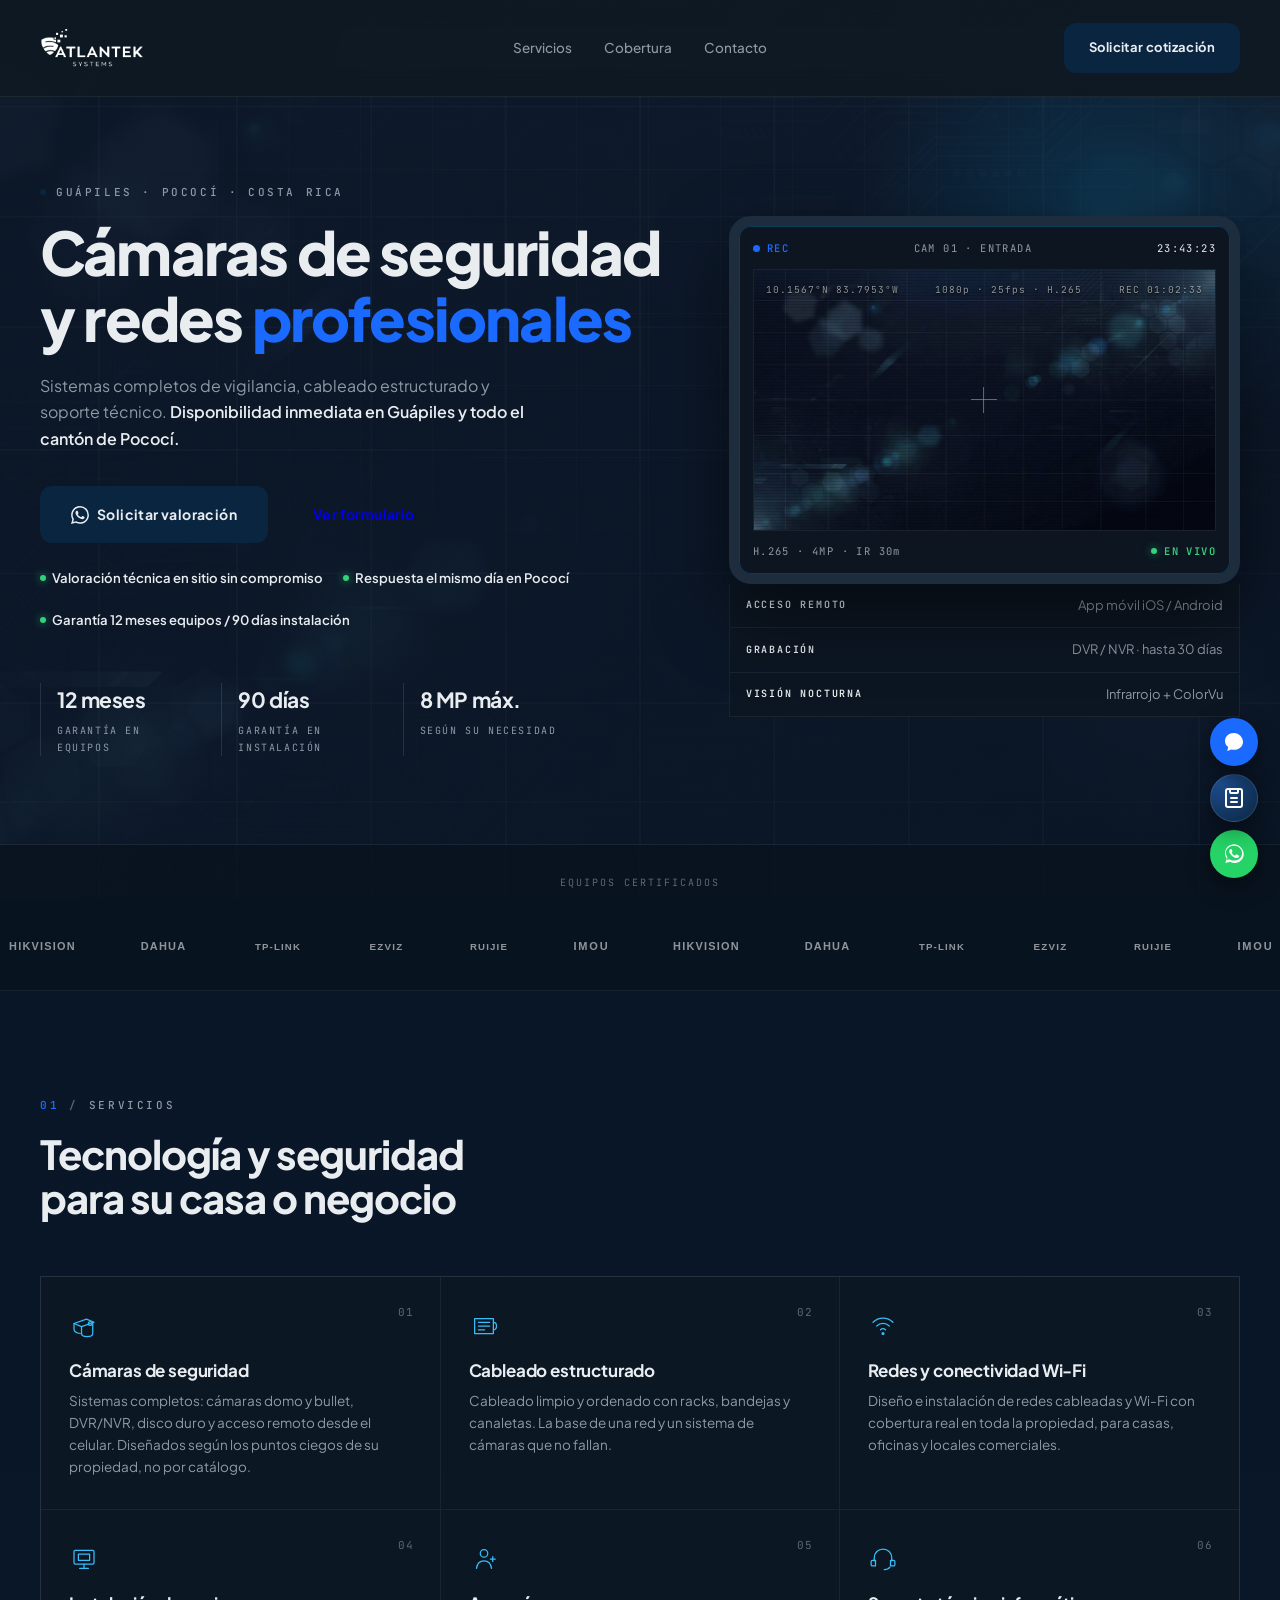
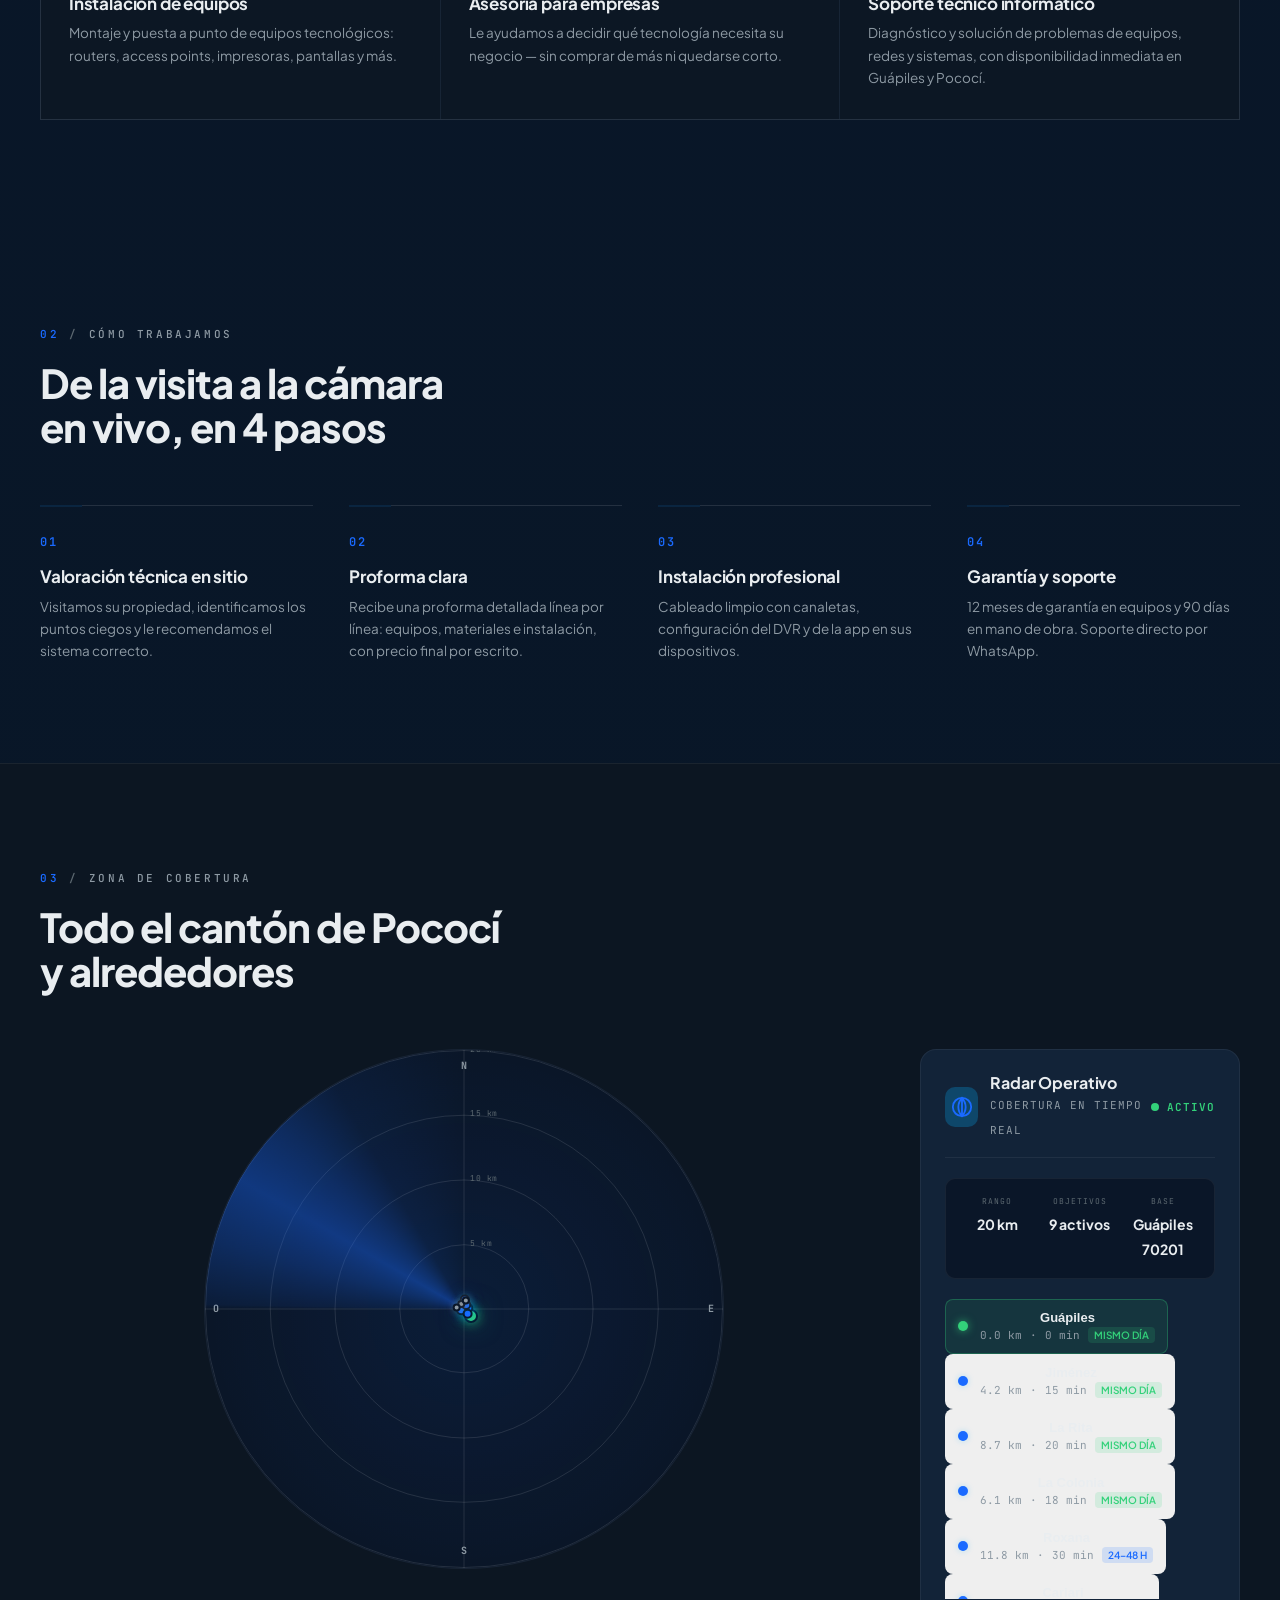
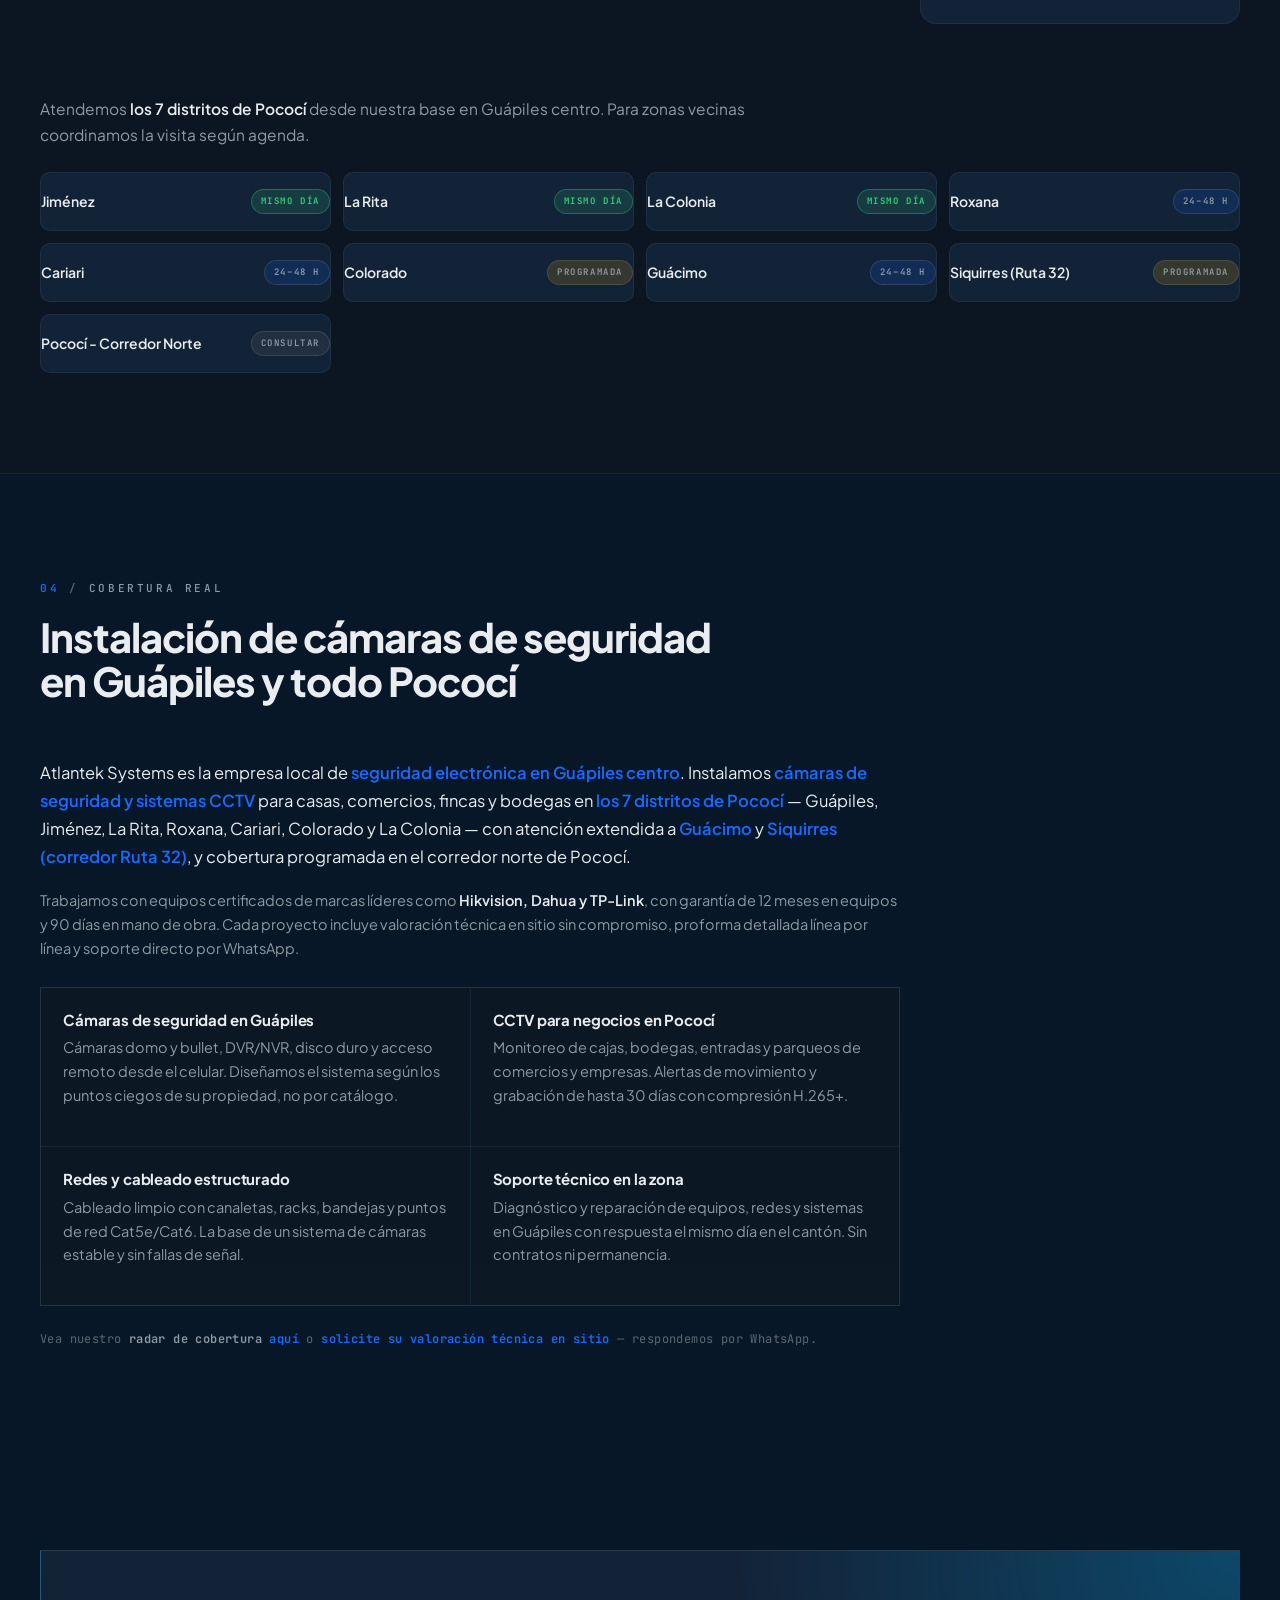
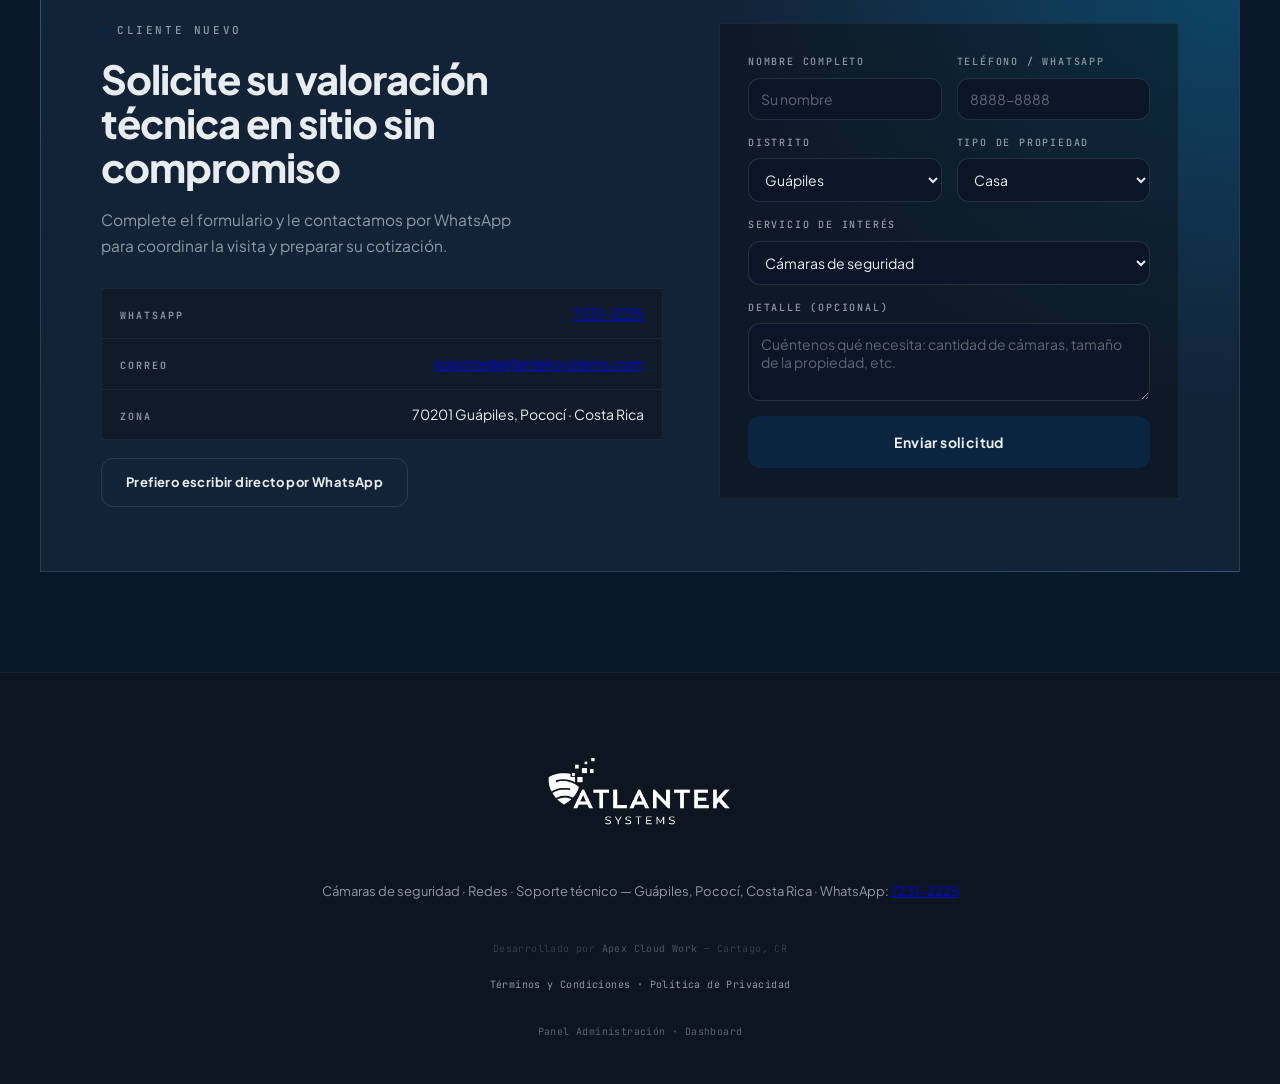
==== index.html @ 0a3a567b "feat(radar): professional radar redesign with real coordinates, side panel, coverage list" ====
<!DOCTYPE html>
<html lang="es">
<head>
  <meta charset="UTF-8">
  <meta name="viewport" content="width=device-width, initial-scale=1.0">
  <title>Atlantek Systems · Cámaras de Seguridad y CCTV en Guápiles, Pococí</title>
  <meta name="description" content="Instalación profesional de cámaras de seguridad, CCTV, cableado estructurado y redes Wi-Fi en Guápiles y todo el cantón de Pococí. Valoración técnica en sitio sin compromiso. Garantía 12 meses equipos / 90 días instalación.">
  <!-- Canonical oficial: atlanteksystems.com (CNAME en Cloudflare + CNAME file en repo Pages) -->
  <link rel="canonical" href="https://atlanteksystems.com/">
  <meta property="og:type" content="website">
  <meta property="og:title" content="Atlantek Systems · Cámaras de Seguridad y CCTV en Guápiles, Pococí">
  <meta property="og:description" content="Instalación profesional de cámaras de seguridad, CCTV, cableado estructurado y redes Wi-Fi en Guápiles y todo Pococí. Valoración técnica en sitio sin compromiso. Garantía 12 meses.">
  <meta property="og:image" content="https://atlanteksystems.com/assets/img/back.jpg">
  <meta property="og:url" content="https://atlanteksystems.com/">
  <meta property="og:locale" content="es_CR">
  <meta name="twitter:card" content="summary_large_image">
  <meta name="twitter:title" content="Atlantek Systems · Cámaras de Seguridad y CCTV en Guápiles, Pococí">
  <meta name="twitter:description" content="Instalación profesional de cámaras de seguridad, CCTV, cableado estructurado y redes Wi-Fi en Guápiles y todo Pococí. Valoración técnica en sitio sin compromiso. Garantía 12 meses.">
  <meta name="twitter:image" content="https://atlanteksystems.com/assets/img/back.jpg">
  <link rel="preconnect" href="https://fonts.googleapis.com">
  <link rel="preconnect" href="https://fonts.gstatic.com" crossorigin>
  <link href="https://fonts.googleapis.com/css2?family=Plus+Jakarta+Sans:wght@400;500;600;700;800&family=JetBrains+Mono:wght@400;500;700&display=swap" rel="stylesheet">
  <link rel="preload" as="image" href="assets/img/back.jpg">
  <link rel="icon" type="image/svg+xml" href="assets/img/favicon.svg?v=4">
  <link rel="stylesheet" href="assets/css/style.css">
  <script type="application/ld+json">
  {
    "@context": "https://schema.org",
    "@graph": [
      {
        "@type": "LocalBusiness",
        "@id": "https://atlanteksystems.com/#business",
        "name": "Atlantek Systems",
        "alternateName": "Atlantek Guápiles",
        "description": "Instalación de cámaras de seguridad y CCTV, cableado estructurado, redes Wi-Fi y soporte técnico en Guápiles, Pococí, Costa Rica. Valoración técnica en sitio.",
        "url": "https://atlanteksystems.com/",
        "telephone": "+50672312225",
        "email": "soporte@atlanteksystems.com",
        "image": "https://atlanteksystems.com/assets/img/back.jpg",
        "priceRange": "$$",
        "address": {
          "@type": "PostalAddress",
          "streetAddress": "Guápiles centro",
          "addressLocality": "Guápiles",
          "addressRegion": "Pococí",
          "postalCode": "70201",
          "addressCountry": "CR"
        },
        "geo": {
          "@type": "GeoCoordinates",
          "latitude": 10.1567,
          "longitude": -83.7953
        },
        "openingHoursSpecification": {
          "@type": "OpeningHoursSpecification",
          "dayOfWeek": ["Monday", "Tuesday", "Wednesday", "Thursday", "Friday", "Saturday"],
          "opens": "07:00",
          "closes": "18:00"
        },
        "areaServed": [
          { "@type": "Place", "name": "Guápiles" },
          { "@type": "Place", "name": "Jiménez" },
          { "@type": "Place", "name": "La Rita" },
          { "@type": "Place", "name": "Roxana" },
          { "@type": "Place", "name": "Cariari" },
          { "@type": "Place", "name": "Colorado" },
          { "@type": "Place", "name": "La Colonia" },
          { "@type": "Place", "name": "Guácimo" },
          { "@type": "Place", "name": "Pococí" }
        ],
        "hasOfferCatalog": {
          "@type": "OfferCatalog",
          "name": "Seguridad electrónica en Guápiles y Pococí",
          "itemListElement": [
            { "@type": "Offer", "itemOffered": { "@type": "Service", "name": "Instalación de cámaras de seguridad y CCTV en Guápiles" } },
            { "@type": "Offer", "itemOffered": { "@type": "Service", "name": "Cableado estructurado en Pococí" } },
            { "@type": "Offer", "itemOffered": { "@type": "Service", "name": "Instalación de redes Wi-Fi empresariales" } },
            { "@type": "Offer", "itemOffered": { "@type": "Service", "name": "Soporte técnico informático" } }
          ]
        },
        "sameAs": [
          "https://wa.me/50672312225",
          "https://atlanteksystems.com/"
        ]
      },
      {
        "@type": "WebSite",
        "@id": "https://atlanteksystems.com/#website",
        "url": "https://atlanteksystems.com/",
        "name": "Atlantek Systems",
        "publisher": { "@id": "https://atlanteksystems.com/#business" }
      }
    ]
  }
  </script>
</head>
<body>

<main>

  <!-- ══════════ NAV ══════════ -->
  <header class="nav" id="nav">
    <div class="container nav__inner">
      <a href="#inicio" class="logo" id="brand-logo" aria-label="Atlantek - Ir al inicio">
        <img src="assets/img/logo-atlantek-white.png" alt="Atlantek" class="logo__img"></a>

      <nav class="nav__links" id="nav-links">
        <a href="#servicios">Servicios</a>
        <a href="#cobertura">Cobertura</a>
        <a href="#contacto">Contacto</a>
        <a href="https://wa.me/50672312225?text=Hola%20Atlantek%2C%20quiero%20una%20valoraci%C3%B3n%20t%C3%A9cnica%20en%20sitio"
           class="btn btn--navy nav__mobile-cta" target="_blank" rel="noopener">Solicitar cotización</a>
      </nav>

      <a href="https://wa.me/50672312225?text=Hola%20Atlantek%2C%20quiero%20una%20valoraci%C3%B3n%20t%C3%A9cnica%20en%20sitio"
         class="btn btn--navy nav__cta" target="_blank" rel="noopener">Solicitar cotización</a>

      <button class="nav__burger" id="nav-burger" aria-label="Abrir menú">
        <span></span><span></span><span></span>
      </button>
    </div>
  </header>

  <!-- ══════════ HERO ══════════ -->
  <section class="hero" id="inicio">
    <div class="hero__grid-bg" aria-hidden="true"></div>
    <div class="hero__glow" aria-hidden="true"></div>

    <div class="container hero__inner">
      <div class="hero__copy reveal">
        <span class="kicker"><span class="dot dot--navy"></span>Guápiles · Pococí · Costa Rica</span>
        <h1>Cámaras de seguridad<br>y redes <em>profesionales</em></h1>
        <p>
          Sistemas completos de vigilancia, cableado estructurado y soporte técnico.
          <b>Disponibilidad inmediata en Guápiles y todo el cantón de Pococí.</b>
        </p>

        <div class="hero__ctas">
          <a href="https://wa.me/50672312225?text=Hola%20Atlantek%2C%20quiero%20una%20valoraci%C3%B3n%20t%C3%A9cnica%20en%20sitio%20sin%20compromiso"
             class="btn btn--navy btn--lg" target="_blank" rel="noopener">
            <svg width="18" height="18" viewBox="0 0 24 24" fill="currentColor" aria-hidden="true"><path d="M17.472 14.382c-.297-.149-1.758-.867-2.03-.967-.273-.099-.471-.148-.67.15-.197.297-.767.966-.94 1.164-.173.199-.347.223-.644.075-.297-.15-1.255-.463-2.39-1.475-.883-.788-1.48-1.761-1.653-2.059-.173-.297-.018-.458.13-.606.134-.133.298-.347.446-.52.149-.174.198-.298.298-.497.099-.198.05-.371-.025-.52-.075-.149-.669-1.612-.916-2.207-.242-.579-.487-.5-.669-.51-.173-.008-.371-.01-.57-.01-.198 0-.52.074-.792.372-.272.297-1.04 1.016-1.04 2.479 0 1.462 1.065 2.875 1.213 3.074.149.198 2.096 3.2 5.077 4.487.709.306 1.262.489 1.694.625.712.227 1.36.195 1.871.118.571-.085 1.758-.719 2.006-1.413.248-.694.248-1.289.173-1.413-.074-.124-.272-.198-.57-.347m-5.421 7.403h-.004a9.87 9.87 0 01-5.031-1.378l-.361-.214-3.741.982.998-3.648-.235-.374a9.86 9.86 0 01-1.51-5.26c.001-5.45 4.436-9.884 9.888-9.884 2.64 0 5.122 1.03 6.988 2.898a9.825 9.825 0 012.893 6.994c-.003 5.45-4.437 9.884-9.885 9.884m8.413-18.297A11.815 11.815 0 0012.05 0C5.495 0 .16 5.335.157 11.892c0 2.096.547 4.142 1.588 5.945L.057 24l6.305-1.654a11.882 11.882 0 005.683 1.448h.005c6.554 0 11.89-5.335 11.893-11.893a11.821 11.821 0 00-3.48-8.413z"/></svg>
            Solicitar valoración
          </a>
          <a href="#contacto" class="btn btn--lg">Ver formulario</a>
        </div>

        <div class="hero__trust">
          <span class="hero__trust-item"><span class="dot dot--green"></span> Valoración técnica en sitio sin compromiso</span>
          <span class="hero__trust-item"><span class="dot dot--green"></span> Respuesta el mismo día en Pococí</span>
          <span class="hero__trust-item"><span class="dot dot--green"></span> Garantía 12 meses equipos / 90 días instalación</span>
        </div>

        <dl class="hero__stats">
          <div><dt><span data-count="12">0</span> meses</dt><dd>Garantía en equipos</dd></div>
          <div><dt><span data-count="90">0</span> días</dt><dd>Garantía en instalación</dd></div>
          <div><dt><span data-count="8">0</span> MP máx.</dt><dd>Según su necesidad</dd></div>
        </dl>
      </div>

      <div class="hero__visual reveal" aria-hidden="true">
        <div class="cam-card">
          <span class="cam-card__corner cam-card__corner--tl"></span>
          <span class="cam-card__corner cam-card__corner--tr"></span>
          <span class="cam-card__corner cam-card__corner--bl"></span>
          <span class="cam-card__corner cam-card__corner--br"></span>
          <div class="cam-card__top">
            <span class="cam-card__rec"><span class="rec-dot"></span>REC</span>
            <span class="cam-card__cam">CAM 01 · ENTRADA</span>
            <span class="cam-card__time" id="cam-time">00:00:00</span>
          </div>
          <div class="cam-card__screen">
            <img src="assets/img/back.jpg" alt="" loading="eager">
            <div class="cam-card__scan"></div>
            <div class="cam-card__hud" aria-hidden="true">
              <span>10.1567°N 83.7953°W</span>
              <span>1080p · 25fps · H.265</span>
              <span>REC 01:02:33</span>
            </div>
            <span class="cam-card__cross" aria-hidden="true"></span>
            <span class="cam-card__motion cam-card__motion--a" aria-hidden="true"></span>
            <span class="cam-card__motion cam-card__motion--b" aria-hidden="true"></span>
          </div>
          <div class="cam-card__bottom">
            <span>H.265 · 4MP · IR 30m</span>
            <span class="cam-card__live"><span class="dot dot--green"></span>EN VIVO</span>
          </div>
        </div>
        <ul class="cam-specs">
          <li><b>Acceso remoto</b><span>App móvil iOS / Android</span></li>
          <li><b>Grabación</b><span>DVR / NVR · hasta 30 días</span></li>
          <li><b>Visión nocturna</b><span>Infrarrojo + ColorVu</span></li>
        </ul>
      </div>
    </div>
  </section>

  <!-- ══════════ MARCAS ══════════ -->
  <div class="brands">
    <div class="brands__inner">
      <span class="brands__label">Equipos certificados</span>
      <div class="brands__track">
        <span class="brands__item"><img src="assets/img/brand-hikvision.svg" alt="Hikvision" loading="lazy"></span>
        <span class="brands__item"><img src="assets/img/brand-dahua.svg" alt="Dahua" loading="lazy"></span>
        <span class="brands__item"><img src="assets/img/brand-tplink.svg" alt="TP-Link" loading="lazy"></span>
        <span class="brands__item"><img src="assets/img/brand-ezviz.svg" alt="EZVIZ" loading="lazy"></span>
        <span class="brands__item"><img src="assets/img/brand-ruijie.svg" alt="Ruijie" loading="lazy"></span>
        <span class="brands__item"><img src="assets/img/brand-imou.svg" alt="IMOU" loading="lazy"></span>
        <span class="brands__item"><img src="assets/img/brand-hikvision.svg" alt="Hikvision" loading="lazy"></span>
        <span class="brands__item"><img src="assets/img/brand-dahua.svg" alt="Dahua" loading="lazy"></span>
        <span class="brands__item"><img src="assets/img/brand-tplink.svg" alt="TP-Link" loading="lazy"></span>
        <span class="brands__item"><img src="assets/img/brand-ezviz.svg" alt="EZVIZ" loading="lazy"></span>
        <span class="brands__item"><img src="assets/img/brand-ruijie.svg" alt="Ruijie" loading="lazy"></span>
        <span class="brands__item"><img src="assets/img/brand-imou.svg" alt="IMOU" loading="lazy"></span>
      </div>
    </div>
  </div>

  <!-- ══════════ SERVICIOS ══════════ -->
  <section class="section" id="servicios">
    <div class="container">
      <div class="section__head reveal">
        <span class="kicker"><span class="kicker__num">01</span>Servicios</span>
        <h2>Tecnología y seguridad<br>para su casa o negocio</h2>
      </div>

      <div class="services">
        <article class="service reveal">
          <span class="service__num">01</span>
          <img class="service__icon" src="assets/img/service-camaras.svg" alt="" loading="lazy">
          <h3>Cámaras de seguridad</h3>
          <p>Sistemas completos: cámaras domo y bullet, DVR/NVR, disco duro y acceso remoto desde el celular. Diseñados según los puntos ciegos de su propiedad, no por catálogo.</p>
        </article>

        <article class="service reveal">
          <span class="service__num">02</span>
          <img class="service__icon" src="assets/img/service-cableado.svg" alt="" loading="lazy">
          <h3>Cableado estructurado</h3>
          <p>Cableado limpio y ordenado con racks, bandejas y canaletas. La base de una red y un sistema de cámaras que no fallan.</p>
        </article>

        <article class="service reveal">
          <span class="service__num">03</span>
          <img class="service__icon" src="assets/img/service-redes.svg" alt="" loading="lazy">
          <h3>Redes y conectividad Wi-Fi</h3>
          <p>Diseño e instalación de redes cableadas y Wi-Fi con cobertura real en toda la propiedad, para casas, oficinas y locales comerciales.</p>
        </article>

        <article class="service reveal">
          <span class="service__num">04</span>
          <img class="service__icon" src="assets/img/service-equipos.svg" alt="" loading="lazy">
          <h3>Instalación de equipos</h3>
          <p>Montaje y puesta a punto de equipos tecnológicos: routers, access points, impresoras, pantallas y más.</p>
        </article>

        <article class="service reveal">
          <span class="service__num">05</span>
          <img class="service__icon" src="assets/img/service-asesoria.svg" alt="" loading="lazy">
          <h3>Asesoría para empresas</h3>
          <p>Le ayudamos a decidir qué tecnología necesita su negocio — sin comprar de más ni quedarse corto.</p>
        </article>

        <article class="service reveal">
          <span class="service__num">06</span>
          <img class="service__icon" src="assets/img/service-soporte.svg" alt="" loading="lazy">
          <h3>Soporte técnico informático</h3>
          <p>Diagnóstico y solución de problemas de equipos, redes y sistemas, con disponibilidad inmediata en Guápiles y Pococí.</p>
        </article>
      </div>
    </div>
  </section>

  

  <!-- ══════════ PROCESO ══════════ -->
  <section class="section" id="proceso">
    <div class="container">
      <div class="section__head reveal">
        <span class="kicker"><span class="kicker__num">02</span>Cómo trabajamos</span>
        <h2>De la visita a la cámara<br>en vivo, en 4 pasos</h2>
      </div>

      <ol class="steps">
        <li class="step reveal">
          <span class="step__num">01</span>
          <h3>Valoración técnica en sitio</h3>
          <p>Visitamos su propiedad, identificamos los puntos ciegos y le recomendamos el sistema correcto.</p>
        </li>
        <li class="step reveal">
          <span class="step__num">02</span>
          <h3>Proforma clara</h3>
          <p>Recibe una proforma detallada línea por línea: equipos, materiales e instalación, con precio final por escrito.</p>
        </li>
        <li class="step reveal">
          <span class="step__num">03</span>
          <h3>Instalación profesional</h3>
          <p>Cableado limpio con canaletas, configuración del DVR y de la app en sus dispositivos.</p>
        </li>
        <li class="step reveal">
          <span class="step__num">04</span>
          <h3>Garantía y soporte</h3>
          <p>12 meses de garantía en equipos y 90 días en mano de obra. Soporte directo por WhatsApp.</p>
        </li>
      </ol>
    </div>
  </section>

  <!-- ══════════ COBERTURA ══════════ -->
  <section class="section section--panel" id="cobertura">
    <div class="container">
      <div class="section__head reveal">
        <span class="kicker"><span class="kicker__num">03</span>Zona de cobertura</span>
        <h2>Todo el cantón de Pococí<br>y alrededores</h2>
      </div>

      <div class="coverage">
        <div class="coverage__radar reveal">
          <div class="radar" role="img" aria-label="Radar de cobertura operativa desde Guápiles centro — 20 km de radio">
            <!-- Rangos de distancia -->
            <div class="radar__range-ring" data-km="5"></div>
            <div class="radar__range-ring" data-km="10"></div>
            <div class="radar__range-ring" data-km="15"></div>
            <div class="radar__range-ring" data-km="20"></div>
            
            <!-- Cruces cardinales -->
            <div class="radar__crosshair"></div>
            
            <!-- Ejes cardinales -->
            <span class="radar__cardinal radar__cardinal--n" data-bearing="0">N</span>
            <span class="radar__cardinal radar__cardinal--e" data-bearing="90">E</span>
            <span class="radar__cardinal radar__cardinal--s" data-bearing="180">S</span>
            <span class="radar__cardinal radar__cardinal--w" data-bearing="270">O</span>
            
            <!-- Etiquetas de rango -->
            <span class="radar__range-label" data-km="5">5 km</span>
            <span class="radar__range-label" data-km="10">10 km</span>
            <span class="radar__range-label" data-km="15">15 km</span>
            <span class="radar__range-label" data-km="20">20 km</span>
            
            <!-- Marco HUD esquinas -->
            <span class="radar__bracket radar__bracket--tl"></span>
            <span class="radar__bracket radar__bracket--tr"></span>
            <span class="radar__bracket radar__bracket--bl"></span>
            <span class="radar__bracket radar__bracket--br"></span>
            
            <!-- Barrido -->
            <div class="radar__sweep" id="radar-sweep"></div>
            
            <!-- Base Guápiles (centro) -->
            <div class="radar__target radar__target--base" data-name="Guápiles" data-district="Guápiles" data-km="0" data-time="0" data-sla="Mismo día" data-bearing="0" style="--bearing: 0deg; --distance: 0;">
              <div class="radar__target-dot"></div>
              <div class="radar__target-pulse"></div>
              <div class="radar__target-label">
                <strong>Guápiles</strong>
                <span>BASE · 70201</span>
              </div>
            </div>

            <!-- Distritos Pococí (coordenadas reales relativas a Guápiles) -->
            <div class="radar__target" data-name="Jiménez" data-district="Jiménez" data-km="4.2" data-time="15" data-sla="Mismo día" data-bearing="162" style="--bearing: 162deg; --distance: 21%;">
              <div class="radar__target-dot"></div>
              <div class="radar__target-pulse"></div>
              <div class="radar__target-label">
                <strong>Jiménez</strong>
                <span>4.2 km · 15 min</span>
              </div>
            </div>
            
            <div class="radar__target" data-name="La Rita" data-district="La Rita" data-km="8.7" data-time="20" data-sla="Mismo día" data-bearing="78" style="--bearing: 78deg; --distance: 43.5%;">
              <div class="radar__target-dot"></div>
              <div class="radar__target-pulse"></div>
              <div class="radar__target-label">
                <strong>La Rita</strong>
                <span>8.7 km · 20 min</span>
              </div>
            </div>
            
            <div class="radar__target" data-name="La Colonia" data-district="La Colonia" data-km="6.1" data-time="18" data-sla="Mismo día" data-bearing="248" style="--bearing: 248deg; --distance: 30.5%;">
              <div class="radar__target-dot"></div>
              <div class="radar__target-pulse"></div>
              <div class="radar__target-label">
                <strong>La Colonia</strong>
                <span>6.1 km · 18 min</span>
              </div>
            </div>
            
            <div class="radar__target" data-name="Roxana" data-district="Roxana" data-km="11.8" data-time="30" data-sla="24–48 h" data-bearing="142" style="--bearing: 142deg; --distance: 59%;">
              <div class="radar__target-dot"></div>
              <div class="radar__target-pulse"></div>
              <div class="radar__target-label">
                <strong>Roxana</strong>
                <span>11.8 km · 30 min</span>
              </div>
            </div>
            
            <div class="radar__target" data-name="Cariari" data-district="Cariari" data-km="9.3" data-time="25" data-sla="24–48 h" data-bearing="28" style="--bearing: 28deg; --distance: 46.5%;">
              <div class="radar__target-dot"></div>
              <div class="radar__target-pulse"></div>
              <div class="radar__target-label">
                <strong>Cariari</strong>
                <span>9.3 km · 25 min</span>
              </div>
            </div>
            
            <div class="radar__target" data-name="Colorado" data-district="Colorado" data-km="19.2" data-time="40" data-sla="Programada" data-bearing="5" style="--bearing: 5deg; --distance: 96%;">
              <div class="radar__target-dot"></div>
              <div class="radar__target-pulse"></div>
              <div class="radar__target-label">
                <strong>Colorado</strong>
                <span>19.2 km · 40 min</span>
              </div>
            </div>

            <!-- Zonas extendidas -->
            <div class="radar__target radar__target--extended" data-name="Guácimo" data-district="Guácimo" data-km="14.5" data-time="35" data-sla="24–48 h" data-bearing="332" style="--bearing: 332deg; --distance: 72.5%;">
              <div class="radar__target-dot"></div>
              <div class="radar__target-label">
                <strong>Guácimo</strong>
                <span>14.5 km · 35 min</span>
              </div>
            </div>
            
            <div class="radar__target radar__target--extended" data-name="Siquirres" data-district="Siquirres (Ruta 32)" data-km="18.8" data-time="45" data-sla="Programada" data-bearing="282" style="--bearing: 282deg; --distance: 94%;">
              <div class="radar__target-dot"></div>
              <div class="radar__target-label">
                <strong>Siquirres</strong>
                <span>18.8 km · 45 min</span>
              </div>
            </div>

            <!-- Corredor norte -->
            <div class="radar__target radar__target--extended" data-name="Corredor Norte" data-district="Pococí - Corredor Norte" data-km="22" data-time="50" data-sla="Consultar" data-bearing="12" style="--bearing: 12deg; --distance: 110%;">
              <div class="radar__target-dot"></div>
              <div class="radar__target-label">
                <strong>Corredor Norte</strong>
                <span>>20 km · Consultar</span>
              </div>
            </div>
          </div>
          
          <!-- Panel de información lateral -->
          <div class="radar__panel">
            <div class="radar__panel-header">
              <div class="radar__panel-title">
                <span class="radar__panel-icon" aria-hidden="true">
                  <svg viewBox="0 0 24 24" fill="none" stroke="currentColor" stroke-width="2"><circle cx="12" cy="12" r="10"/><path d="M12 2v20M12 2a15.3 15.3 0 0 1 4 10 15.3 15.3 0 0 1-4 10 15.3 15.3 0 0 1-4-10 15.3 15.3 0 0 1 4-10z"/></svg>
                </span>
                <div>
                  <h3>Radar Operativo</h3>
                  <span class="radar__panel-sub">Cobertura en tiempo real</span>
                </div>
              </div>
              <div class="radar__panel-status">
                <span class="radar__status-dot" id="radar-status-dot"></span>
                <span class="radar__status-text" id="radar-status-text">ACTIVO</span>
              </div>
            </div>
            
            <div class="radar__panel-readout">
              <div class="radar__readout-item">
                <span class="radar__readout-label">RANGO</span>
                <span class="radar__readout-value" id="radar-readout-range">20 km</span>
              </div>
              <div class="radar__readout-item">
                <span class="radar__readout-label">OBJETIVOS</span>
                <span class="radar__readout-value" id="radar-readout-targets">10 activos</span>
              </div>
              <div class="radar__readout-item">
                <span class="radar__readout-label">BASE</span>
                <span class="radar__readout-value">Guápiles 70201</span>
              </div>
            </div>

            <div class="radar__panel-targets" id="radar-targets-list">
              <!-- Se llena por JS -->
            </div>
          </div>
        </div>

        <div class="coverage__info reveal">
          <p class="coverage__lead">
            Atendemos <b>los 7 distritos de Pococí</b> desde nuestra base en
            Guápiles centro. Para zonas vecinas coordinamos la visita según agenda.
          </p>
          <ul class="coverage__list" id="coverage-list">
            <!-- Se llena por JS desde los mismos datos -->
          </ul>
        </div>
      </div>
    </div>
  </section>

  <!-- ══════════ CONTENIDO LOCAL / SEO ══════════ -->
  <section class="section" id="guapiles">
    <div class="container">
      <div class="section__head reveal">
        <span class="kicker"><span class="kicker__num">04</span>Cobertura real</span>
        <h2>Instalación de cámaras de seguridad<br>en Guápiles y todo Pococí</h2>
      </div>

      <div class="seo-local reveal">
        <p class="seo-local__lead">
          Atlantek Systems es la empresa local de <b>seguridad electrónica en Guápiles centro</b>.
          Instalamos <b>cámaras de seguridad y sistemas CCTV</b> para casas, comercios, fincas y bodegas
          en <b>los 7 distritos de Pococí</b> — Guápiles, Jiménez, La Rita, Roxana, Cariari, Colorado y La Colonia —
          con atención extendida a <b>Guácimo</b> y <b>Siquirres (corredor Ruta 32)</b>, y cobertura programada en el corredor norte de Pococí.
        </p>
        <p>
          Trabajamos con equipos certificados de marcas líderes como <b>Hikvision, Dahua y TP-Link</b>,
          con garantía de 12 meses en equipos y 90 días en mano de obra. Cada proyecto incluye
          valoración técnica en sitio sin compromiso, proforma detallada línea por línea y soporte directo por WhatsApp.
        </p>
        <div class="seo-local__grid">
          <article class="seo-local__col">
            <h3>Cámaras de seguridad en Guápiles</h3>
            <p>Cámaras domo y bullet, DVR/NVR, disco duro y acceso remoto desde el celular. Diseñamos el sistema según los puntos ciegos de su propiedad, no por catálogo.</p>
          </article>
          <article class="seo-local__col">
            <h3>CCTV para negocios en Pococí</h3>
            <p>Monitoreo de cajas, bodegas, entradas y parqueos de comercios y empresas. Alertas de movimiento y grabación de hasta 30 días con compresión H.265+.</p>
          </article>
          <article class="seo-local__col">
            <h3>Redes y cableado estructurado</h3>
            <p>Cableado limpio con canaletas, racks, bandejas y puntos de red Cat5e/Cat6. La base de un sistema de cámaras estable y sin fallas de señal.</p>
          </article>
          <article class="seo-local__col">
            <h3>Soporte técnico en la zona</h3>
            <p>Diagnóstico y reparación de equipos, redes y sistemas en Guápiles con respuesta el mismo día en el cantón. Sin contratos ni permanencia.</p>
          </article>
        </div>
        <p class="seo-local__cta">
          Vea nuestro <b>radar de cobertura</b> <a href="#cobertura">aquí</a> o
          <a href="#contacto">solicite su valoración técnica en sitio</a> — respondemos por WhatsApp.
        </p>
      </div>
    </div>
  </section>

  <!-- ══════════ CONTACTO / FORMULARIO ══════════ -->
  <section class="cta" id="contacto">
    <div class="container">
      <div class="cta__panel reveal">
        <div class="cta__copy">
          <span class="kicker"><span class="dot dot--navy"></span>Cliente nuevo</span>
          <h2>Solicite su valoración<br>técnica en sitio sin compromiso</h2>
          <p>Complete el formulario y le contactamos por WhatsApp para coordinar la visita y preparar su cotización.</p>

          <ul class="cta__data">
            <li><b>WhatsApp</b><a href="https://wa.me/50672312225" target="_blank" rel="noopener">7231-2225</a></li>
            <li><b>Correo</b><a href="mailto:soporte@atlanteksystems.com">soporte@atlanteksystems.com</a></li>
            <li><b>Zona</b><span>70201 Guápiles, Pococí · Costa Rica</span></li>
          </ul>

          <a href="https://wa.me/50672312225?text=Hola%20Atlantek%2C%20quiero%20una%20valoraci%C3%B3n%20t%C3%A9cnica%20en%20sitio%20sin%20compromiso"
             class="btn btn--ghost" target="_blank" rel="noopener">Prefiero escribir directo por WhatsApp</a>
        </div>

        <form class="lead-form" id="lead-form" novalidate>
          <p class="lead-form__user" id="lead-user" hidden></p>
          <div class="lead-form__row">
            <label for="nombre">Nombre completo
              <input id="nombre" type="text" name="nombre" required autocomplete="name" placeholder="Su nombre">
            </label>
            <label for="telefono">Teléfono / WhatsApp
              <input id="telefono" type="tel" name="telefono" required autocomplete="tel" placeholder="8888-8888">
            </label>
          </div>

          <div class="lead-form__row">
            <label for="distrito">Distrito
              <select id="distrito" name="distrito">
                <option value="Guápiles" selected>Guápiles</option>
                <option value="Jiménez">Jiménez</option>
                <option value="La Rita">La Rita</option>
                <option value="Roxana">Roxana</option>
                <option value="Cariari">Cariari</option>
                <option value="Colorado">Colorado</option>
                <option value="La Colonia">La Colonia</option>
                <option value="Otro">Otro / fuera de Pococí</option>
              </select>
            </label>
            <label for="tipo">Tipo de propiedad
              <select id="tipo" name="tipo">
                <option value="Casa" selected>Casa</option>
                <option value="Comercio">Comercio / local</option>
                <option value="Empresa">Empresa / oficina</option>
                <option value="Finca">Finca / bodega</option>
                <option value="Otro">Otro</option>
              </select>
            </label>
          </div>

          <label for="servicio">Servicio de interés
            <select id="servicio" name="servicio">
              <option value="Cámaras de seguridad" selected>Cámaras de seguridad</option>
              <option value="Cableado estructurado">Cableado estructurado</option>
              <option value="Redes / Wi-Fi">Redes / Wi-Fi</option>
              <option value="Instalación de equipos">Instalación de equipos</option>
              <option value="Asesoría para empresas">Asesoría para empresas</option>
              <option value="Soporte técnico">Soporte técnico</option>
              <option value="Otro">Otro</option>
            </select>
          </label>

          <label for="mensaje">Detalle (opcional)
            <textarea id="mensaje" name="mensaje" rows="3" placeholder="Cuéntenos qué necesita: cantidad de cámaras, tamaño de la propiedad, etc."></textarea>
          </label>

          <input type="text" name="website" class="lead-form__hp" tabindex="-1" autocomplete="off" aria-hidden="true">

          <button type="submit" class="btn btn--navy btn--lg btn--full">Enviar solicitud</button>
          <p class="lead-form__status" id="lead-status" role="status" aria-live="polite" tabindex="-1"></p>
        </form>
      </div>
    </div>
  </section>

</main>

  <!-- ══════════ FOOTER ══════════ -->
  <footer class="footer">
    <div class="container footer__inner">
      <div class="logo logo--footer"><img src="assets/img/logo-atlantek-white.png" alt="Atlantek Systems" class="logo__img"></div>
      <p>Cámaras de seguridad · Redes · Soporte técnico — Guápiles, Pococí, Costa Rica · WhatsApp: <a href="https://wa.me/50672312225" target="_blank" rel="noopener">7231-2225</a></p>
      <p class="footer__credit">Desarrollado por <a href="https://apexcloudworkscompany.com" target="_blank" rel="noopener">Apex Cloud Work</a> — Cartago, CR</p>
      <p class="footer__legal"><a href="Legal/terminos.html">Términos y Condiciones</a> &bull; <a href="Legal/politica-privacidad.html">Política de Privacidad</a></p>
      <p class="footer__admin"><a href="https://atlantek-admin.pages.dev/admin/" target="_blank" rel="noopener">Panel Administración</a> &bull; <a href="https://atlantek-admin.pages.dev/dashboard.html" target="_blank" rel="noopener">Dashboard</a></p>
    </div>
  </footer>

  <!-- ══════════ CHAT FAQ ══════════ -->
  <button class="chat-fab" id="chat-fab" aria-label="Abrir chat de preguntas frecuentes"
          aria-expanded="false" aria-controls="chat-panel">
    <svg viewBox="0 0 24 24" fill="currentColor" aria-hidden="true"><path d="M12 3C6.9 3 3 6.5 3 10.9c0 2.4 1.2 4.6 3.2 6L5.2 21l4.2-1.5c.8.2 1.7.3 2.6.3 5.1 0 9-3.5 9-7.9S17.1 3 12 3z"/></svg>
  </button>

  <div class="chat-panel" id="chat-panel" role="dialog" aria-label="Chat de preguntas frecuentes">
    <header class="chat-panel__head">
      <div class="chat-panel__info">
        <b>Atlantek responde</b>
        <small>En línea · respuestas automáticas</small>
      </div>
      <button class="chat-panel__close" id="chat-close" aria-label="Cerrar chat">&times;</button>
    </header>

    <div class="chat-panel__body" id="chat-body" aria-live="polite">
      <div class="chat-msg chat-msg--bot">
        Hola. Soy el asistente de <b>Atlantek Systems</b>. Elija una pregunta y le respondo al instante.
      </div>
    </div>

    <div class="chat-panel__chips" id="chat-chips" aria-label="Preguntas frecuentes"></div>

    <a class="chat-panel__wa" href="https://wa.me/50672312225?text=Hola%20Atlantek%2C%20tengo%20una%20consulta"
       target="_blank" rel="noopener">
      <svg width="15" height="15" viewBox="0 0 24 24" fill="currentColor" aria-hidden="true"><path d="M17.472 14.382c-.297-.149-1.758-.867-2.03-.967-.273-.099-.471-.148-.67.15-.197.297-.767.966-.94 1.164-.173.199-.347.223-.644.075-.297-.15-1.255-.463-2.39-1.475-.883-.788-1.48-1.761-1.653-2.059-.173-.297-.018-.458.13-.606.134-.133.298-.347.446-.52.149-.174.198-.298.298-.497.099-.198.05-.371-.025-.52-.075-.149-.669-1.612-.916-2.207-.242-.579-.487-.5-.669-.51-.173-.008-.371-.01-.57-.01-.198 0-.52.074-.792.372-.272.297-1.04 1.016-1.04 2.479 0 1.462 1.065 2.875 1.213 3.074.149.198 2.096 3.2 5.077 4.487.709.306 1.262.489 1.694.625.712.227 1.36.195 1.871.118.571-.085 1.758-.719 2.006-1.413.248-.694.248-1.289.173-1.413-.074-.124-.272-.198-.57-.347m-5.421 7.403h-.004a9.87 9.87 0 01-5.031-1.378l-.361-.214-3.741.982.998-3.648-.235-.374a9.86 9.86 0 01-1.51-5.26c.001-5.45 4.436-9.884 9.888-9.884 2.64 0 5.122 1.03 6.988 2.898a9.825 9.825 0 012.893 6.994c-.003 5.45-4.437 9.884-9.885 9.884m8.413-18.297A11.815 11.815 0 0012.05 0C5.495 0 .16 5.335.157 11.892c0 2.096.547 4.142 1.588 5.945L.057 24l6.305-1.654a11.882 11.882 0 005.683 1.448h.005c6.554 0 11.89-5.335 11.893-11.893a11.821 11.821 0 00-3.48-8.413z"/></svg>
      <span>Hablar con un asesor por WhatsApp</span>
    </a>
  </div>

  <!-- ══════════ BOTONES FLOTANTES ══════════ -->
  <a href="https://wa.me/50672312225?text=Hola%20Atlantek%2C%20quiero%20informaci%C3%B3n"
     class="wa-float" target="_blank" rel="noopener" aria-label="Cotizar por WhatsApp">
    <svg viewBox="0 0 32 32" aria-hidden="true">
      <path fill="currentColor" d="M16 3C9.4 3 4 8.3 4 14.9c0 2.6.8 5 2.3 7L4.5 28l6.3-1.7c1.9 1 4 1.6 6.2 1.6 6.6 0 12-5.3 12-11.9S22.6 3 16 3zm0 21.8c-2 0-3.9-.6-5.5-1.6l-.4-.2-3.7 1 1-3.6-.3-.4c-1.2-1.7-1.9-3.7-1.9-5.9C5.2 9.4 10 4.9 16 4.9s10.8 4.5 10.8 10-4.8 9.9-10.8 9.9zm5.6-7.3c-.3-.2-1.8-.9-2.1-1-.3-.1-.5-.2-.7.2s-.8 1-1 1.2c-.2.2-.4.2-.7.1-.3-.2-1.3-.5-2.4-1.5-.9-.8-1.5-1.8-1.7-2.1-.2-.3 0-.5.1-.6l.5-.6c.2-.2.2-.4.3-.6.1-.2 0-.4 0-.6-.1-.2-.7-1.7-1-2.3-.3-.6-.5-.5-.7-.5h-.6c-.2 0-.6.1-.9.4-.3.3-1.1 1.1-1.1 2.7s1.2 3.1 1.3 3.3c.2.2 2.3 3.6 5.6 4.9.8.3 1.4.5 1.9.7.8.2 1.5.2 2.1.1.6-.1 1.8-.7 2.1-1.5.3-.7.3-1.3.2-1.5-.1-.1-.3-.2-.6-.4z"/>
    </svg>
  </a>

  <a href="#contacto" class="fab-form" aria-label="Ir al formulario de cotización">
    <svg viewBox="0 0 24 24" fill="none" stroke="currentColor" stroke-width="2"
         stroke-linecap="round" stroke-linejoin="round" aria-hidden="true">
      <path d="M8 3H6a2 2 0 0 0-2 2v14a2 2 0 0 0 2 2h12a2 2 0 0 0 2-2V5a2 2 0 0 0-2-2h-2"/>
      <rect x="8" y="3" width="8" height="4" rx="1"/>
      <path d="M9 12h6M9 16h6"/>
    </svg>
  </a>

  <!-- ══════════ GATE DE ENTRADA (removido — cotización libre, sin registro) ══════════ -->

  <script src="assets/js/config.js"></script>
  <script src="assets/js/script.js"></script>
</body>
</html>
---- assets/css/style.css ----
/* ═══════════════════════════════════════════════════════════════
   Atlantek · Landing pública — style.css · v4 "Control Room"
   Mismo sistema visual que dashboard.css (negro/rojo) · Fraunces + Courier Prime · Mobile-first
   ═══════════════════════════════════════════════════════════════ */

:root {
  --navy:       #0a2540;
  --navy-light: #1a6aff;
  --navy-dark:  #061828;
  --navy-glow:  rgba(0, 180, 255, .25);
  --rec:        #1a6aff;

  --bg:     #0a1628;
  --bg2:    #0d1d30;
  --card:   #122338;
  --line:   rgba(255, 255, 255, .06);
  --line-2: rgba(255, 255, 255, .11);

  --ink:    #E9EDF0;
  --muted:  #8E9AA4;
  --faint:  #5C6870;
  --green:  #33D17A;

  --font: "Plus Jakarta Sans", -apple-system, BlinkMacSystemFont, "Segoe UI", Roboto, sans-serif;
  --mono: "JetBrains Mono", "Courier New", monospace;

  --container: 1200px;
  --radius: 12px;
  --space-section: 130px;
  --space-section-sm: 100px;
  --space-head: 80px;
  --space-card: 32px;
}
.radar__blip i::after {
  content: "";
  position: absolute;
  width: 18px;
  height: 18px;
  margin: -6px 0 0 -6px;
  border: 1px solid rgba(56, 189, 248, .45);
  border-radius: 50%;
  animation: radar-ping 2.4s ease-out infinite;
}
@keyframes radar-ping {
  0% { opacity: .9; transform: scale(.45); }
  100% { opacity: 0; transform: scale(1.8); }
}

* { margin: 0; padding: 0; box-sizing: border-box; }

html { scroll-behavior: smooth; }

body {
  font-family: var(--font);
  color: var(--ink);
  background:
    linear-gradient(rgba(10, 22, 40, .78), rgba(6, 24, 40, .86)),
    url('../img/back.jpg') center / cover fixed no-repeat;
  background-color: var(--bg);
  line-height: 1.65;
  font-size: 15px;
  -webkit-font-smoothing: antialiased;
}

img { max-width: 100%; display: block; }

::selection { background: var(--navy); color: var(--ink); }

.container {
  width: min(var(--container), calc(100% - 44px));
  margin-inline: auto;
}

/* ═══════════ TIPOGRAFÍA BASE ═══════════ */

h1, h2, h3 { line-height: 1.1; letter-spacing: -0.025em; }

h1 { font-size: clamp(36px, 5.6vw, 60px); font-weight: 800; letter-spacing: -0.03em; }
h2 { font-size: clamp(26px, 3.6vw, 40px); font-weight: 750; letter-spacing: -0.025em; }
h3 { font-size: 17px;  font-weight: 700; letter-spacing: -0.01em; }

h1 em { font-style: normal; color: var(--navy-light); }

.kicker {
  display: inline-flex;
  align-items: center;
  gap: 10px;
  font-family: var(--mono);
  font-size: 11px;
  font-weight: 500;
  letter-spacing: 2.6px;
  text-transform: uppercase;
  color: var(--muted);
  margin-bottom: 18px;
}

.kicker__num {
  color: var(--navy-light);
  font-weight: 600;
}
.kicker__num::after {
  content: "/";
  margin-left: 10px;
  color: var(--faint);
}

/* ═══════════ DOTS DE ESTADO ═══════════ */

.dot {
  width: 6px;
  height: 6px;
  border-radius: 50%;
  display: inline-block;
  flex-shrink: 0;
}
.dot--navy  { background: var(--navy); animation: pulse 1.6s infinite; }
.dot--green { background: var(--green); box-shadow: 0 0 8px rgba(51, 209, 122, .7); }

@keyframes pulse {
  0%, 100% { opacity: 1; }
  50%      { opacity: .25; }
}

/* ═══════════ BOTONES ═══════════ */

.btn {
  display: inline-flex;
  align-items: center;
  justify-content: center;
  gap: 8px;
  font-family: var(--font);
  font-size: 13px;
  font-weight: 700;
  letter-spacing: .4px;
  text-decoration: none;
  border: 1px solid transparent;
  border-radius: var(--radius);
  padding: 13px 24px;
  cursor: pointer;
  transition: background .18s, color .18s, border-color .18s, transform .12s, box-shadow .18s;
}
.btn:active { transform: translateY(1px); }

.btn--navy {
  background: var(--navy);
  color: var(--ink);
  box-shadow: 0 0 0 0 var(--navy-glow);
}
.btn--navy:hover {
  background: var(--navy-light);
  box-shadow: 0 6px 28px -6px var(--navy-glow);
}

.btn--ghost {
  background: transparent;
  color: var(--ink);
  border-color: var(--line-2);
}
.btn--ghost:hover { border-color: var(--ink); }

.btn--lg   { padding: 16px 30px; font-size: 14px; }
.btn--full { width: 100%; }

/* ═══════════ TOPBAR ═══════════ */

/* ═══════════ NAV ═══════════ */

.nav {
  position: sticky;
  top: 0;
  z-index: 50;
  background: rgba(15, 25, 35, .92);
  backdrop-filter: blur(14px);
  -webkit-backdrop-filter: blur(14px);
  border-bottom: 1px solid var(--line);
  transition: background .25s, box-shadow .25s;
}

.nav--scrolled {
  background: rgba(10, 17, 24, .97);
  box-shadow: 0 10px 30px rgba(0, 0, 0, .3);
}

.nav__inner {
  display: grid;
  grid-template-columns: 1fr auto 1fr;
  align-items: center;
  height: 96px;
}

.logo {
  display: inline-flex;
  align-items: center;
  gap: 10px;
  color: var(--ink);
  text-decoration: none;
  line-height: 1;
  cursor: pointer;
  justify-self: start;
}

.logo__text {
  display: flex;
  flex-direction: column;
  gap: 3px;
}

.logo__word {
  font-weight: 700;
  font-size: 19px;
  letter-spacing: .5px;
}

.logo__sub {
  font-family: var(--mono);
  font-size: 9px;
  letter-spacing: 2.4px;
  text-transform: uppercase;
  color: var(--muted);
}

.nav__links {
  display: flex;
  align-items: center;
  justify-content: center;
  gap: 32px;
  justify-self: center;
  grid-column: 2;
}

.nav__links a:not(.btn) {
  font-size: 13.5px;
  font-weight: 500;
  color: var(--muted);
  text-decoration: none;
  transition: color .15s;
}
.nav__links a:not(.btn):hover { color: var(--ink); }

.nav__cta {
  grid-column: 3;
  justify-self: end;
}

.nav__mobile-cta { display: none; }

.nav__burger {
  display: none;
  flex-direction: column;
  gap: 5px;
  background: none;
  border: 0;
  min-width: 44px;
  min-height: 44px;
  padding: 10px;
  cursor: pointer;
}
.nav__burger span {
  width: 22px;
  height: 2px;
  background: var(--ink);
  transition: transform .2s, opacity .2s;
}

/* ═══════════ HERO ═══════════ */

.hero {
  position: relative;
  overflow: hidden;
  border-bottom: 1px solid var(--line);
  background: transparent;
}

.hero__grid-bg {
  position: absolute;
  inset: 0;
  background-image:
    linear-gradient(var(--line) 1px, transparent 1px),
    linear-gradient(90deg, var(--line) 1px, transparent 1px);
  background-size: 72px 72px;
  mask-image: radial-gradient(ellipse 90% 80% at 60% 20%, #000 30%, transparent 75%);
  -webkit-mask-image: radial-gradient(ellipse 90% 80% at 60% 20%, #000 30%, transparent 75%);
  opacity: .3;
  pointer-events: none;
}

.hero__glow {
  position: absolute;
  top: -180px;
  right: -120px;
  width: 600px;
  height: 600px;
  background: radial-gradient(circle, rgba(0, 180, 255, .15), transparent 60%);
  pointer-events: none;
}

.hero__inner {
  position: relative;
  display: grid;
  grid-template-columns: 1.1fr .9fr;
  gap: 64px;
  align-items: center;
  padding: 80px 0 88px;
}

.hero__copy p {
  max-width: 500px;
  color: var(--muted);
  font-size: 16px;
  margin-top: 22px;
}
.hero__copy p b { color: var(--ink); font-weight: 600; }

.hero__ctas {
  display: flex;
  flex-wrap: wrap;
  gap: 14px;
  margin-top: 34px;
}

.hero__stats {
  display: grid;
  grid-template-columns: repeat(3, 1fr);
  gap: 24px;
  margin-top: 52px;
  max-width: 520px;
}

.hero__stats div {
  border-left: 1px solid var(--line-2);
  padding-left: 16px;
}

.hero__stats dt {
  font-weight: 700;
  font-size: 21px;
  letter-spacing: -0.02em;
}

.hero__stats dd {
  font-family: var(--mono);
  font-size: 10px;
  letter-spacing: 1.6px;
  text-transform: uppercase;
  color: var(--muted);
  margin-top: 6px;
}

/* ── Monitor CCTV ── */

.hero__visual {
  display: flex;
  flex-direction: column;
  gap: 0;
}

.cam-card {
  position: relative;
  background: #0c1520;
  border: 10px solid #1d2d3d;
  border-radius: 22px;
  padding: 14px;
  box-shadow: 0 30px 70px rgba(0, 0, 0, .5), inset 0 0 0 1px var(--navy-glow);
}

.cam-card__corner { display: none; }

.cam-card__top,
.cam-card__bottom {
  display: flex;
  justify-content: space-between;
  align-items: center;
  gap: 10px;
  font-family: var(--mono);
  font-size: 10.5px;
  letter-spacing: 1.4px;
  color: var(--muted);
}
.cam-card__top    { padding-bottom: 12px; }
.cam-card__bottom { padding-top: 12px; }

.cam-card__rec {
  display: inline-flex;
  align-items: center;
  gap: 7px;
  color: var(--navy-light);
  font-weight: 600;
}

.rec-dot {
  width: 7px;
  height: 7px;
  border-radius: 50%;
  background: var(--navy-light);
  animation: pulse 1.2s infinite;
}

.cam-card__time { color: var(--ink); }

.cam-card__live {
  display: inline-flex;
  align-items: center;
  gap: 7px;
  color: var(--green);
  font-weight: 600;
}

.cam-card__screen {
  position: relative;
  overflow: hidden;
  border: 1px solid var(--line);
}

.cam-card__screen img {
  width: 100%;
  aspect-ratio: 16 / 9;
  object-fit: cover;
  filter: contrast(1.08) brightness(1.02);
}

.cam-card__screen--empty {
  width: 100%;
  aspect-ratio: 16 / 9;
  background: #0a0f14;
  display: flex;
  align-items: center;
  justify-content: center;
}
.cam-card__placeholder {
  font-family: var(--mono);
  font-size: 11px;
  letter-spacing: 1px;
  color: var(--faint);
  opacity: .6;
}

/* CRT + línea de escaneo */
.cam-card__screen::after {
  content: "";
  position: absolute;
  inset: 0;
  background: repeating-linear-gradient(
    0deg,
    rgba(0, 0, 0, .14) 0px,
    rgba(0, 0, 0, .14) 1px,
    transparent 1px,
    transparent 3px
  );
  pointer-events: none;
}

/* ── HUD overlay (coordenadas, crosshair, detección de movimiento) ── */

.cam-card__hud {
  position: absolute;
  inset: 0;
  display: flex;
  justify-content: space-between;
  align-items: flex-start;
  padding: 12px;
  font-family: var(--mono);
  font-size: 9.5px;
  letter-spacing: 1px;
  color: rgba(255, 255, 255, .55);
  text-shadow: 0 1px 2px #000;
  pointer-events: none;
  z-index: 2;
}
.cam-card__hud span:nth-child(2) { text-align: center; }
.cam-card__hud span:nth-child(3) { text-align: right; }

.cam-card__cross {
  position: absolute;
  left: 50%;
  top: 50%;
  width: 34px;
  height: 34px;
  transform: translate(-50%, -50%);
  opacity: .5;
  pointer-events: none;
  z-index: 2;
}
.cam-card__cross::before,
.cam-card__cross::after {
  content: "";
  position: absolute;
  background: rgba(255, 255, 255, .7);
}
.cam-card__cross::before { left: 16px; top: 4px; bottom: 4px; width: 1px; }
.cam-card__cross::after  { top: 16px; left: 4px; right: 4px; height: 1px; }

.cam-card__motion {
  position: absolute;
  border: 1px solid var(--navy-light);
  opacity: 0;
  z-index: 2;
  pointer-events: none;
  animation: motionblink 3s infinite;
}
.cam-card__motion--a {
  left: 12%;
  top: 58%;
  width: 34%;
  height: 26%;
}
.cam-card__motion--b {
  left: 60%;
  top: 12%;
  width: 28%;
  height: 22%;
  animation-delay: 1.6s;
}

@keyframes motionblink {
  0%, 100% { opacity: 0; }
  45% { opacity: .9; }
  60% { opacity: .15; }
}

.cam-card__scan {
  position: absolute;
  left: 0;
  right: 0;
  top: -20%;
  height: 34%;
  background: linear-gradient(to bottom, transparent, rgba(26, 74, 107, .15), transparent);
  animation: scan 4.5s linear infinite;
  pointer-events: none;
}

@keyframes scan {
  from { transform: translateY(-120%); }
  to   { transform: translateY(420%); }
}

.cam-specs {
  list-style: none;
  border: 1px solid var(--line);
  border-top: 0;
  background: rgba(13, 22, 34, .92);
}

.cam-specs li {
  display: flex;
  justify-content: space-between;
  align-items: center;
  gap: 16px;
  padding: 11px 16px;
  font-size: 13px;
  color: var(--muted);
}
.cam-specs li + li { border-top: 1px solid var(--line); }

.cam-specs b {
  font-family: var(--mono);
  font-size: 10px;
  font-weight: 600;
  letter-spacing: 1.8px;
  text-transform: uppercase;
  color: var(--ink);
}

/* ═══════════ MARCAS ═══════════ */

.brands {
  border-bottom: 1px solid var(--line);
  background: rgba(9, 18, 30, .72);
  padding: 20px 0;
  overflow: hidden;
}

.brands .container {
  margin-bottom: 12px;
}

.brands__label {
  font-family: var(--mono);
  font-size: 10px;
  letter-spacing: 2px;
  text-transform: uppercase;
  color: var(--faint);
}

.brands__inner {
  display: flex;
  align-items: center;
  justify-content: center;
  gap: 40px;
  flex-wrap: wrap;
  padding: 10px 0;
}

.brands__item {
  display: flex;
  align-items: center;
  justify-content: center;
  opacity: .55;
  transition: opacity .3s;
}

.brands__item:hover { opacity: 1; }

.brands__item img {
  height: 28px;
  width: auto;
  object-fit: contain;
  
}
.brands__banner {
  width: 100%;
  overflow: hidden;
}
.brands__banner img {
  width: 100%;
  height: 60px;
  object-fit: cover;
  object-position: bottom;
  filter: grayscale(.3);
  opacity: .7;
  transition: opacity .3s;
}
.brands__banner img:hover { opacity: 1; filter: grayscale(0); }

@media (max-width: 680px) {
  .brands { padding: 20px 0; }
  .brands__inner { gap: 20px; }
  .brands__item img { height: 36px; }
  .brands__banner img { height: 48px; opacity: .85; }
}

.service__img {
  width: 100%;
  aspect-ratio: 16 / 9;
  background: #0a0f14;
  overflow: hidden;
  margin-bottom: 16px;
  border-radius: var(--radius);
}
.service__img img {
  width: 100%;
  height: 100%;
  object-fit: cover;
  transition: transform .3s, filter .3s;
  filter: brightness(.85);
}
.service__img:hover img {
  transform: scale(1.04);
  filter: brightness(1);
}

/* ═══════════ SECCIONES ═══════════ */

.section { padding: 100px 0; scroll-margin-top: 96px; }

.section--panel {
  background: rgba(13, 22, 34, .88);
  border-top: 1px solid var(--line);
  border-bottom: 1px solid var(--line);
}

.section__head { margin-bottom: 56px; }

/* ═══════════ SERVICIOS ═══════════ */

.services {
  display: grid;
  grid-template-columns: repeat(3, 1fr);
  gap: 1px;
  background: var(--line);
  border: 1px solid var(--line);
}

.service {
  position: relative;
  background: rgba(9, 18, 30, .72);
  padding: 34px 28px 30px;
  transition: background .2s;
}
.service:hover { background: var(--card); }

.service::before {
  content: "";
  position: absolute;
  top: 0;
  left: 0;
  width: 0;
  height: 2px;
  background: var(--navy);
  transition: width .3s ease;
}
.service:hover::before { width: 100%; }

.service__num {
  position: absolute;
  top: 26px;
  right: 26px;
  font-family: var(--mono);
  font-size: 11px;
  letter-spacing: 1px;
  color: var(--faint);
}

.service__icon {
  width: 30px;
  height: 30px;
  color: var(--navy-light);
  margin-bottom: 20px;
  object-fit: contain;
}

.service h3 { margin-bottom: 10px; }

.service p {
  font-size: 13.5px;
  color: var(--muted);
}

/* ═══════════ TRABAJOS ═══════════ */

.works {
  display: grid;
  grid-template-columns: repeat(3, 1fr);
  gap: 26px;
}

.work {
  border: 1px solid var(--line);
  background: rgba(9, 18, 30, .72);
  border-radius: 12px;
  overflow: hidden;
  transition: border-color .25s, transform .25s, box-shadow .25s;
}
.work:hover {
  border-color: var(--line-2);
  transform: translateY(-4px);
  box-shadow: 0 16px 36px rgba(0, 0, 0, .4);
}

.work__media {
  position: relative;
  overflow: hidden;
}

.work__media img {
  aspect-ratio: 15 / 11;
  width: 100%;
  object-fit: cover;
  filter: contrast(1.05) brightness(0.97);
  transition: filter .3s, transform .4s;
}
.work:hover .work__media img {
  filter: contrast(1.08) brightness(1.03);
  transform: scale(1.04);
}

.work__tag {
  position: absolute;
  top: 12px;
  left: 12px;
  font-family: var(--mono);
  font-size: 9.5px;
  font-weight: 600;
  letter-spacing: 1.8px;
  text-transform: uppercase;
  color: #fff;
  background: rgba(0, 39, 61, .85);
  border: 1px solid var(--navy-light);
  padding: 5px 10px;
  backdrop-filter: blur(4px);
}

.work figcaption {
  padding: 16px 18px 18px;
  display: flex;
  flex-direction: column;
  gap: 4px;
}

.work figcaption b {
  font-size: 14.5px;
  font-weight: 600;
}

.work figcaption span {
  font-family: var(--mono);
  font-size: 11px;
  letter-spacing: .4px;
  color: var(--muted);
}

.works__note {
  margin-top: 30px;
  font-family: var(--mono);
  font-size: 11px;
  letter-spacing: .6px;
  color: var(--faint);
}

.works__empty {
  text-align: center;
  padding: 60px 20px;
  border: 1px dashed var(--line-2);
  border-radius: var(--radius);
}
.works__empty p {
  font-size: 15px;
  color: var(--muted);
  margin-bottom: 20px;
}

.hero__inner--full {
  grid-template-columns: 1fr;
  text-align: center;
  max-width: 720px;
  margin-inline: auto;
}
.hero__inner--full .hero__ctas { justify-content: center; }
.hero__inner--full .hero__stats { justify-content: center; }

/* ═══════════ PROCESO ═══════════ */

.steps {
  list-style: none;
  display: grid;
  grid-template-columns: repeat(4, 1fr);
  gap: 36px;
  counter-reset: paso;
}

.step {
  border-top: 1px solid var(--line-2);
  padding-top: 22px;
  position: relative;
}

.step::before {
  content: "";
  position: absolute;
  top: -1px;
  left: 0;
  width: 42px;
  height: 2px;
  background: var(--navy);
}

.step__num {
  font-family: var(--mono);
  font-size: 12px;
  font-weight: 600;
  letter-spacing: 2px;
  color: var(--navy-light);
}

.step h3 { margin: 14px 0 10px; }

.step p {
  font-size: 13.5px;
  color: var(--muted);
}

/* ═══════════ CTA / CONTACTO ═══════════ */

.cta { padding: 100px 0; }

.cta__panel {
  position: relative;
  overflow: hidden;
  display: grid;
  grid-template-columns: 1.1fr .9fr;
  gap: 56px;
  align-items: center;
  border: 1px solid var(--line-2);
  background:
    radial-gradient(ellipse 70% 120% at 100% 0%, var(--navy-glow), transparent 60%),
    var(--card);
  padding: 64px 60px;
}

.cta__copy p {
  color: var(--muted);
  font-size: 15.5px;
  margin-top: 18px;
  max-width: 420px;
}
.cta__copy p b { color: var(--ink); font-weight: 600; }

.cta__data {
  list-style: none;
  border: 1px solid var(--line);
  margin-bottom: 22px;
  background: rgba(10, 15, 19, .4);
}

.cta__data li {
  display: flex;
  justify-content: space-between;
  align-items: baseline;
  gap: 18px;
  padding: 13px 18px;
  font-size: 14px;
}
.cta__data li + li { border-top: 1px solid var(--line); }

.cta__data b {
  font-family: var(--mono);
  font-size: 10px;
  font-weight: 600;
  letter-spacing: 2px;
  text-transform: uppercase;
  color: var(--muted);
}

.cta__data span {
  text-align: right;
  word-break: break-word;
}

/* ═══════════ FOOTER ═══════════ */

.footer {
  border-top: 1px solid var(--line);
  background: #0c1520;
  padding: 44px 0;
}

.footer__inner {
  display: flex;
  flex-direction: column;
  align-items: center;
  text-align: center;
  gap: 14px;
}

.logo--footer {
  display: flex;
  justify-content: center;
}

.footer p {
  font-size: 13px;
  color: var(--muted);
}

.footer__legal {
  font-family: var(--mono);
  font-size: 10px !important;
  letter-spacing: .4px;
  color: var(--faint) !important;
  margin-top: 6px;
}

.footer__legal a {
  color: var(--muted);
  text-decoration: none;
  transition: color .2s;
}

.footer__legal a:hover { color: var(--navy-light); }

.footer__admin {
  font-family: var(--mono);
  font-size: 10px !important;
  letter-spacing: .4px;
  color: var(--faint) !important;
  margin-top: 16px;
  opacity: 0.6;
  transition: opacity .2s;
}

.footer__admin a {
  color: var(--muted);
  text-decoration: none;
  transition: color .2s;
}

.footer__admin a:hover { color: var(--navy-light); }

.footer__credit {
  font-family: var(--mono);
  font-size: 10px !important;
  letter-spacing: .4px;
  color: var(--faint) !important;
  margin-top: 24px;
  opacity: 0.5;
  transition: opacity .2s;
}

.footer__credit:hover {
  opacity: 0.95;
}

.footer__credit a {
  color: var(--muted);
  text-decoration: none;
}

.footer__credit a:hover { color: var(--navy-light); }

/* ═══════════ BOTONES FLOTANTES (WhatsApp · Formulario · Chat) ═══════════ */

.wa-float,
.fab-form {
  position: fixed;
  width: 48px;
  height: 48px;
  border-radius: 50%;
  display: grid;
  place-items: center;
  text-decoration: none;
  box-shadow: 0 8px 24px rgba(0, 0, 0, .45);
  transition: transform .18s;
}
.wa-float:hover, .fab-form:hover { transform: scale(1.08); }
.wa-float svg, .fab-form svg { width: 24px; height: 24px; }

.wa-float {
  right: 22px;
  bottom: 22px;
  z-index: 60;
  background: #25D366;
  color: #fff;
}

.fab-form {
  right: 22px;
  bottom: 78px;
  z-index: 60;
  background: radial-gradient(120% 120% at 20% 15%, #1e4e8f, var(--navy));
  color: #fff;
  border: 1px solid var(--line-2);
}

@media (max-width: 680px) {
  .wa-float {
    right: 14px;
    bottom: calc(14px + env(safe-area-inset-bottom));
  }
  .fab-form {
    right: 14px;
    bottom: calc(70px + env(safe-area-inset-bottom));
  }
}

/* ═══════════ CHAT FAQ ═══════════ */

.chat-fab {
  position: fixed;
  right: 22px;
  bottom: 134px;
  z-index: 62;
  width: 48px;
  height: 48px;
  border-radius: 50%;
  border: none;
  display: grid;
  place-items: center;
  background: var(--navy-light);
  color: #fff;
  cursor: pointer;
  box-shadow: 0 8px 24px rgba(0, 0, 0, .45), 0 0 0 0 rgba(26, 106, 255, .4);
  transition: transform .18s, box-shadow .35s;
}
.chat-fab svg { width: 24px; height: 24px; }
.chat-fab:hover { transform: scale(1.08); }
.chat-fab.is-open {
  animation: chat-pulse 2.4s infinite;
}
@keyframes chat-pulse {
  0% { box-shadow: 0 8px 24px rgba(0, 0, 0, .45), 0 0 0 0 rgba(26, 106, 255, .45); }
  70% { box-shadow: 0 8px 24px rgba(0, 0, 0, .45), 0 0 0 16px rgba(26, 106, 255, 0); }
  100% { box-shadow: 0 8px 24px rgba(0, 0, 0, .45), 0 0 0 0 rgba(26, 106, 255, 0); }
}

.chat-panel {
  position: fixed;
  right: 22px;
  bottom: 190px;
  z-index: 65;
  width: 358px;
  max-width: calc(100vw - 28px);
  max-height: calc(100dvh - 224px);
  display: none;
  flex-direction: column;
  background: rgba(13, 22, 34, .97);
  border: 1px solid var(--line-2);
  border-radius: 16px;
  box-shadow: 0 24px 64px rgba(0, 0, 0, .55);
  backdrop-filter: blur(16px);
  -webkit-backdrop-filter: blur(16px);
  overflow: hidden;
  animation: chat-in .22s ease;
  transform-origin: 100% 100%;
}
@keyframes chat-in {
  from { opacity: 0; transform: translateY(14px) scale(.96); }
  to   { opacity: 1; transform: none; }
}
.chat-panel.is-open { display: flex; }

.chat-panel__head {
  display: flex;
  align-items: center;
  justify-content: space-between;
  gap: 12px;
  padding: 14px 16px;
  background: linear-gradient(120deg, var(--navy-dark), var(--navy) 70%);
  border-bottom: 1px solid var(--line);
}
.chat-panel__info b {
  display: block;
  font-size: 14px;
  letter-spacing: .2px;
}
.chat-panel__info small {
  display: block;
  color: var(--green);
  font-family: var(--mono);
  font-size: 10px;
  letter-spacing: .6px;
  text-transform: uppercase;
  opacity: .9;
}
.chat-panel__close {
  width: 44px;
  height: 44px;
  border: none;
  border-radius: 8px;
  background: rgba(255, 255, 255, .06);
  color: var(--ink);
  font-size: 20px;
  line-height: 1;
  cursor: pointer;
  transition: background .18s;
}
.chat-panel__close:hover { background: rgba(255, 255, 255, .14); }

.chat-panel__body {
  display: flex;
  flex-direction: column;
  gap: 10px;
  padding: 16px;
  min-height: 0;
  overflow-y: auto;
  flex: 1 1 auto;
  scrollbar-width: thin;
  scrollbar-color: var(--line-2) transparent;
  -webkit-overflow-scrolling: touch;
}

.chat-msg {
  max-width: 86%;
  padding: 10px 14px;
  font-size: 13.5px;
  line-height: 1.5;
  border-radius: 14px;
  animation: msg-in .18s ease;
  word-wrap: break-word;
}
@keyframes msg-in {
  from { opacity: 0; transform: translateY(6px); }
  to   { opacity: 1; transform: none; }
}
.chat-msg--bot {
  align-self: flex-start;
  background: var(--card);
  border: 1px solid var(--line);
  border-bottom-left-radius: 4px;
  color: var(--ink);
}
.chat-msg--user {
  align-self: flex-end;
  background: var(--navy-light);
  color: #fff;
  border-bottom-right-radius: 4px;
}
.chat-msg--typing {
  display: flex;
  gap: 5px;
  align-items: center;
  padding: 13px 16px;
}
.chat-msg--typing span {
  width: 7px;
  height: 7px;
  border-radius: 50%;
  background: var(--muted);
  animation: blink 1.2s infinite both;
}
.chat-msg--typing span:nth-child(2) { animation-delay: .2s; }
.chat-msg--typing span:nth-child(3) { animation-delay: .4s; }
@keyframes blink {
  0%, 80%, 100% { opacity: .25; transform: scale(.85); }
  40% { opacity: 1; transform: scale(1); }
}

.chat-panel__chips {
  display: flex;
  flex-wrap: wrap;
  gap: 7px;
  padding: 0 16px 14px;
}
.chip {
  padding: 8px 12px;
  border: 1px solid var(--line-2);
  border-radius: 999px;
  background: rgba(255, 255, 255, .03);
  color: var(--ink);
  font-size: 12px;
  font-weight: 500;
  cursor: pointer;
  transition: border-color .18s, background .18s;
}
.chip:hover { border-color: var(--navy-light); background: rgba(26, 106, 255, .08); }
.chip.is-done {
  opacity: .4;
  text-decoration: line-through;
  cursor: default;
  pointer-events: none;
}

.chat-panel__wa {
  display: flex;
  align-items: center;
  justify-content: center;
  gap: 8px;
  padding: 13px 16px;
  margin: 0 16px 16px;
  border-radius: 12px;
  background: #25D366;
  color: #06281B;
  font-weight: 700;
  font-size: 13px;
  text-decoration: none;
  transition: transform .18s;
}
.chat-panel__wa:hover { transform: translateY(-1px); }

@media (max-width: 680px) {
  .chat-fab {
    right: 14px;
    bottom: calc(126px + env(safe-area-inset-bottom));
    width: 48px;
    height: 48px;
  }
  .chat-panel {
    right: 14px;
    bottom: calc(182px + env(safe-area-inset-bottom));
    left: 14px;
    width: auto;
    max-height: calc(100dvh - 200px);
  }
  .chat-panel__chips {
    max-height: 180px;
    overflow-y: auto;
    padding-bottom: 8px;
  }
}

/* ═══════════ REVEAL ═══════════ */

.reveal {
  opacity: 0;
  transform: translateY(22px);
  transition: opacity .65s ease, transform .65s ease;
}
.reveal.is-in {
  opacity: 1;
  transform: none;
}

@media (prefers-reduced-motion: reduce) {
  .reveal { opacity: 1; transform: none; transition: none; }
  .cam-card__scan, .rec-dot, .dot--navy, .radar__sweep, .radar__blip i,
  .radar__blip i::after { animation: none; }
}

/* ═══════════ RESPONSIVE ═══════════ */

@media (max-width: 1000px) {
  .hero__inner {
    grid-template-columns: 1fr;
    gap: 56px;
    padding: 64px 0 72px;
  }

  .hero__visual { max-width: 560px; margin: 0 auto; }

  .services { grid-template-columns: repeat(2, 1fr); }
  .works    { grid-template-columns: repeat(2, 1fr); }
  .steps    { grid-template-columns: repeat(2, 1fr); }

  .cta__panel {
    grid-template-columns: 1fr;
    gap: 40px;
    padding: 48px 36px;
  }
}

@media (max-width: 680px) {
  .nav__inner {
    display: flex;
    justify-content: space-between;
    height: 80px;
  }
  
  .logo__word { font-size: 22px; }
  .logo__sub { font-size: 10px; letter-spacing: 2.8px; }

  .nav__burger { display: flex; }

  .nav__links {
    position: absolute;
    top: 80px;
    left: 0;
    right: 0;
    flex-direction: column;
    align-items: center;
    text-align: center;
    gap: 0;
    background: var(--bg);
    border-bottom: 1px solid var(--line);
    padding: 12px 22px 24px;
    display: none;
    grid-column: auto;
  }

  .nav--open .nav__links { display: flex; }

  .nav__links a:not(.btn) {
    padding: 13px 0;
    border-bottom: 1px solid var(--line);
    font-size: 15px;
    text-align: center;
    width: 100%;
  }

  .nav__cta {
    display: none;
  }

  .nav__links .nav__mobile-cta {
    display: inline-flex;
    margin-top: 16px;
    width: 100%;
    max-width: 280px;
    justify-content: center;
  }

  .nav--open .nav__burger span:nth-child(1) { transform: translateY(7px) rotate(45deg); }
  .nav--open .nav__burger span:nth-child(2) { opacity: 0; }
  .nav--open .nav__burger span:nth-child(3) { transform: translateY(-7px) rotate(-45deg); }

  .section { padding: 68px 0; }
  .section__head { margin-bottom: 40px; }

  .hero__stats { grid-template-columns: 1fr; gap: 18px; }

  .services { grid-template-columns: 1fr; }
  .works    { grid-template-columns: 1fr; }
  .steps    { grid-template-columns: 1fr; }

  .btn--lg { width: 100%; }

  .cta { padding: 68px 0; }
  .cta__panel { padding: 40px 24px; }

  .cta__data li {
    flex-direction: column;
    align-items: flex-start;
    gap: 4px;
  }
  .cta__data span { text-align: left; }

  .footer__inner { text-align: center; align-items: center; }
  .footer__inner .logo { justify-content: center; }
}

/* ═══════════ COBERTURA (Radar Profesional) ═══════════ */

.coverage {
  display: grid;
  grid-template-columns: 1fr;
  gap: 48px;
}

.coverage__radar {
  display: grid;
  grid-template-columns: 1fr 320px;
  gap: 32px;
  align-items: start;
}

.radar {
  position: relative;
  width: min(520px, 100%);
  aspect-ratio: 1;
  margin: 0 auto;
  background: radial-gradient(ellipse at center, rgba(26, 106, 255, 0.08) 0%, transparent 70%), var(--bg);
  border: 1px solid var(--line);
  border-radius: 50%;
  overflow: hidden;
}

/* Anillos de rango (5, 10, 15, 20 km) */
.radar__range-ring {
  position: absolute;
  border: 1px solid var(--line-2);
  border-radius: 50%;
  top: 50%;
  left: 50%;
  transform: translate(-50%, -50%);
}
.radar__range-ring[data-km="5"]  { width: 25%;  height: 25%; }
.radar__range-ring[data-km="10"] { width: 50%;  height: 50%; }
.radar__range-ring[data-km="15"] { width: 75%;  height: 75%; }
.radar__range-ring[data-km="20"] { width: 100%;  height: 100%; }

/* Cruces cardinales */
.radar__crosshair {
  position: absolute;
  inset: 0;
  pointer-events: none;
}
.radar__crosshair::before,
.radar__crosshair::after {
  content: "";
  position: absolute;
  background: var(--line-2);
}
.radar__crosshair::before { left: 50%; top: 0; bottom: 0; width: 1px; transform: translateX(-50%); }
.radar__crosshair::after  { top: 50%; left: 0; right: 0; height: 1px; transform: translateY(-50%); }

/* Ejes cardinales */
.radar__cardinal {
  position: absolute;
  font-family: var(--mono);
  font-size: 10px;
  font-weight: 700;
  letter-spacing: 1px;
  color: var(--muted);
  text-transform: uppercase;
  pointer-events: none;
}
.radar__cardinal--n { top: 8px; left: 50%; transform: translateX(-50%); }
.radar__cardinal--e { right: 8px; top: 50%; transform: translateY(-50%); }
.radar__cardinal--s { bottom: 8px; left: 50%; transform: translateX(-50%); }
.radar__cardinal--w { left: 8px; top: 50%; transform: translateY(-50%); }

/* Etiquetas de rango */
.radar__range-label {
  position: absolute;
  font-family: var(--mono);
  font-size: 8px;
  letter-spacing: 0.5px;
  color: var(--faint);
  pointer-events: none;
  white-space: nowrap;
}
.radar__range-label[data-km="5"]  { top: calc(50% - 12.5%); left: calc(50% + 6px); transform: translateY(-50%); }
.radar__range-label[data-km="10"] { top: calc(50% - 25%); left: calc(50% + 6px); transform: translateY(-50%); }
.radar__range-label[data-km="15"] { top: calc(50% - 37.5%); left: calc(50% + 6px); transform: translateY(-50%); }
.radar__range-label[data-km="20"] { top: calc(50% - 50%); left: calc(50% + 6px); transform: translateY(-50%); }

/* Marco HUD esquinas */
.radar__bracket {
  position: absolute;
  z-index: 3;
  width: 24px;
  height: 24px;
  border: 2px solid var(--navy-light);
  border-style: solid;
  border-width: 0;
  pointer-events: none;
  opacity: 0.6;
}
.radar__bracket--tl { top: 12px; left: 12px;  border-top-width: 2px; border-left-width: 2px; }
.radar__bracket--tr { top: 12px; right: 12px; border-top-width: 2px; border-right-width: 2px; }
.radar__bracket--bl { bottom: 12px; left: 12px;  border-bottom-width: 2px; border-left-width: 2px; }
.radar__bracket--br { bottom: 12px; right: 12px; border-bottom-width: 2px; border-right-width: 2px; }

/* Barrido del radar */
.radar__sweep {
  position: absolute;
  inset: 0;
  border-radius: 50%;
  background: conic-gradient(from -90deg,
    transparent 0deg,
    rgba(26, 106, 255, 0.08) 1deg,
    rgba(26, 106, 255, 0.25) 15deg,
    rgba(26, 106, 255, 0.4) 30deg,
    rgba(26, 106, 255, 0.25) 45deg,
    rgba(26, 106, 255, 0.08) 60deg,
    transparent 90deg);
  animation: radar-spin 6s linear infinite;
  transform-origin: center;
  pointer-events: none;
}

@keyframes radar-spin {
  from { transform: rotate(-90deg); }
  to   { transform: rotate(270deg); }
}

/* Objetivos (targets) */
.radar__target {
  position: absolute;
  top: 50%;
  left: 50%;
  transform: translate(-50%, -50%) rotate(var(--bearing)) translateY(calc(var(--distance) * -1)) rotate(calc(var(--bearing) * -1));
  transform-origin: center bottom;
  pointer-events: none;
  z-index: 5;
}

.radar__target-dot {
  width: 10px;
  height: 10px;
  border-radius: 50%;
  background: var(--navy-light);
  box-shadow: 0 0 8px var(--navy-glow), 0 0 16px var(--navy-glow);
  animation: target-pulse 2s ease-in-out infinite;
  border: 2px solid var(--bg);
}

.radar__target--base .radar__target-dot {
  width: 14px;
  height: 14px;
  background: var(--green);
  box-shadow: 0 0 12px rgba(51, 209, 122, 0.8), 0 0 24px rgba(51, 209, 122, 0.5);
  animation: base-pulse 1.5s ease-in-out infinite;
}

.radar__target-pulse {
  position: absolute;
  top: 50%;
  left: 50%;
  width: 10px;
  height: 10px;
  border-radius: 50%;
  border: 2px solid var(--navy-light);
  transform: translate(-50%, -50%);
  opacity: 0;
  animation: ring-expand 2.5s ease-out infinite;
}

.radar__target--base .radar__target-pulse {
  border-color: var(--green);
  animation: ring-expand 1.8s ease-out infinite;
}

@keyframes target-pulse {
  0%, 100% { transform: scale(1); opacity: 1; }
  50% { transform: scale(1.3); opacity: 0.7; }
}

@keyframes base-pulse {
  0%, 100% { transform: scale(1); opacity: 1; }
  50% { transform: scale(1.2); opacity: 0.8; }
}

@keyframes ring-expand {
  0% { transform: translate(-50%, -50%) scale(0.5); opacity: 0.6; }
  100% { transform: translate(-50%, -50%) scale(3); opacity: 0; }
}

.radar__target-label {
  position: absolute;
  top: calc(100% + 8px);
  left: 50%;
  transform: translateX(-50%);
  white-space: nowrap;
  font-family: var(--font);
  font-size: 11px;
  font-weight: 500;
  color: var(--ink);
  background: rgba(10, 15, 19, 0.95);
  border: 1px solid var(--line);
  border-radius: 6px;
  padding: 4px 8px;
  opacity: 0;
  pointer-events: none;
  transition: opacity 0.2s ease;
  z-index: 10;
}

.radar__target-label strong { display: block; font-weight: 700; }
.radar__target-label span { font-size: 9px; color: var(--muted); font-weight: 400; }

.radar__target:hover .radar__target-label,
.radar__target:focus-within .radar__target-label {
  opacity: 1;
}

.radar__target--extended .radar__target-dot {
  width: 8px;
  height: 8px;
  background: var(--muted);
  box-shadow: 0 0 6px rgba(122, 122, 122, 0.5);
  animation: none;
}
.radar__target--extended .radar__target-pulse { display: none; }
.radar__target--extended .radar__target-label { background: rgba(10, 15, 19, 0.9); border-color: var(--line-2); }

/* Panel lateral de información */
.radar__panel {
  background: var(--card);
  border: 1px solid var(--line);
  border-radius: 16px;
  padding: 24px;
  position: sticky;
  top: 120px;
  height: fit-content;
  max-height: calc(100vh - 140px);
  overflow-y: auto;
}

.radar__panel-header {
  display: flex;
  align-items: center;
  justify-content: space-between;
  margin-bottom: 20px;
  padding-bottom: 16px;
  border-bottom: 1px solid var(--line);
}

.radar__panel-title {
  display: flex;
  align-items: center;
  gap: 12px;
}

.radar__panel-icon {
  width: 40px;
  height: 40px;
  display: grid;
  place-items: center;
  background: var(--navy-glow);
  border-radius: 10px;
  color: var(--navy-light);
}
.radar__panel-icon svg { width: 22px; height: 22px; }

.radar__panel-title h3 { font-size: 16px; font-weight: 700; margin: 0; }
.radar__panel-sub { font-size: 11px; color: var(--muted); font-family: var(--mono); letter-spacing: 1px; text-transform: uppercase; }

.radar__panel-status {
  display: flex;
  align-items: center;
  gap: 8px;
  font-family: var(--mono);
  font-size: 11px;
  font-weight: 600;
  letter-spacing: 1px;
}
.radar__status-dot {
  width: 8px;
  height: 8px;
  border-radius: 50%;
  background: var(--green);
  animation: status-blink 1.5s ease-in-out infinite;
}
@keyframes status-blink { 0%, 100% { opacity: 1; } 50% { opacity: 0.4; } }
.radar__status-text { color: var(--green); text-transform: uppercase; }

.radar__panel-readout {
  display: grid;
  grid-template-columns: repeat(3, 1fr);
  gap: 12px;
  margin-bottom: 20px;
  padding: 16px;
  background: var(--bg);
  border: 1px solid var(--line);
  border-radius: 10px;
}

.radar__readout-item { text-align: center; }
.radar__readout-label {
  display: block;
  font-family: var(--mono);
  font-size: 8px;
  letter-spacing: 1px;
  text-transform: uppercase;
  color: var(--faint);
  margin-bottom: 4px;
}
.radar__readout-value {
  font-family: var(--font);
  font-size: 14px;
  font-weight: 700;
  color: var(--ink);
}

.radar__panel-targets { max-height: 300px; overflow-y: auto; }
.radar__panel-target {
  display: flex;
  align-items: center;
  gap: 12px;
  padding: 10px 12px;
  border-radius: 8px;
  transition: background 0.15s;
  cursor: pointer;
  border: 1px solid transparent;
}
.radar__panel-target:hover {
  background: var(--bg);
  border-color: var(--line);
}
.radar__panel-target:focus-visible {
  outline: 2px solid var(--green);
  outline-offset: 2px;
}

.radar__panel-target--base { background: rgba(51, 209, 122, 0.1); border-color: rgba(51, 209, 122, 0.3); }
.radar__panel-target--extended { opacity: 0.7; }

.radar__panel-target-indicator {
  width: 10px;
  height: 10px;
  border-radius: 50%;
  background: var(--navy-light);
  flex-shrink: 0;
  box-shadow: 0 0 6px var(--navy-glow);
}
.radar__panel-target--base .radar__panel-target-indicator { background: var(--green); box-shadow: 0 0 8px rgba(51, 209, 122, 0.7); }
.radar__panel-target--extended .radar__panel-target-indicator { background: var(--muted); box-shadow: none; }

.radar__panel-target-info { flex: 1; min-width: 0; }
.radar__panel-target-name { font-weight: 600; font-size: 13px; color: var(--ink); white-space: nowrap; overflow: hidden; text-overflow: ellipsis; }
.radar__panel-target-meta { display: flex; align-items: center; gap: 8px; margin-top: 2px; font-size: 11px; color: var(--muted); font-family: var(--mono); }

.radar__panel-target-sla {
  font-family: var(--font);
  font-size: 10px;
  font-weight: 600;
  padding: 2px 6px;
  border-radius: 4px;
  text-transform: uppercase;
}
.radar__panel-target-sla--fast { background: rgba(51, 209, 122, 0.15); color: var(--green); }
.radar__panel-target-sla--normal { background: rgba(26, 106, 255, 0.15); color: var(--navy-light); }
.radar__panel-target-sla--scheduled { background: rgba(255, 180, 0, 0.15); color: #cc9900; }
.radar__panel-target-sla--consult { background: rgba(122, 122, 122, 0.15); color: var(--muted); }

/* Lista de cobertura */
.coverage__lead {
  color: var(--muted);
  font-size: 15.5px;
  max-width: 800px;
  margin-bottom: 24px;
  line-height: 1.7;
}
.coverage__lead b { color: var(--ink); font-weight: 600; }

.coverage__list {
  list-style: none;
  display: grid;
  grid-template-columns: repeat(auto-fill, minmax(280px, 1fr));
  gap: 12px;
}

.coverage__list li {
  display: flex;
  align-items: center;
  justify-content: space-between;
  gap: 16px;
  padding: 14px 18px;
  background: var(--card);
  border: 1px solid var(--line);
  border-radius: 10px;
  transition: border-color 0.2s, transform 0.2s, box-shadow 0.2s;
}
.coverage__list li:hover {
  border-color: var(--line-2);
  transform: translateY(-2px);
  box-shadow: 0 8px 24px rgba(0, 0, 0, 0.2);
}

.coverage__list li b { font-size: 14px; font-weight: 600; }

.tag {
  font-family: var(--mono);
  font-size: 9px;
  font-weight: 700;
  letter-spacing: 1px;
  text-transform: uppercase;
  padding: 4px 10px;
  border-radius: 999px;
  white-space: nowrap;
  flex-shrink: 0;
}
.tag--fast { background: rgba(51, 209, 122, 0.15); color: var(--green); border: 1px solid rgba(51, 209, 122, 0.3); }
.tag--normal { background: rgba(26, 106, 255, 0.15); color: var(--navy-light); border: 1px solid rgba(26, 106, 255, 0.3); }
.tag--scheduled { background: rgba(255, 180, 0, 0.15); color: #cc9900; border: 1px solid rgba(255, 180, 0, 0.3); }
.tag--consult { background: rgba(122, 122, 122, 0.15); color: var(--muted); border: 1px solid rgba(122, 122, 122, 0.3); }

@media (max-width: 900px) {
  .coverage__radar {
    grid-template-columns: 1fr;
    gap: 24px;
  }
  .radar { width: min(440px, 100%); }
  .radar__panel { position: static; max-height: none; }
  .radar__panel-readout { grid-template-columns: repeat(3, 1fr); }
}

@media (max-width: 680px) {
  .radar { width: 100%; }
  .radar__cardinal { font-size: 9px; }
  .radar__range-label { font-size: 7px; }
  .radar__target-label { font-size: 10px; padding: 3px 6px; }
  .radar__panel-readout { grid-template-columns: 1fr; gap: 8px; text-align: left; }
  .radar__readout-item { display: flex; justify-content: space-between; align-items: center; }
  .coverage__list { grid-template-columns: 1fr; }
}

.coverage__list li {
  display: flex;
  justify-content: space-between;
  align-items: center;
  gap: 14px;
  padding: 16px 0;
  border-bottom: 1px solid var(--line);
}

.coverage__info {
  padding: 24px 0 0;
}

.coverage__list b {
  font-size: 14px;
  font-weight: 600;
}

.tag {
  font-family: var(--mono);
  font-size: 9px;
  font-weight: 600;
  letter-spacing: 1.6px;
  text-transform: uppercase;
  color: var(--muted);
  border: 1px solid var(--line-2);
  padding: 4px 9px;
  white-space: nowrap;
}
.tag--fast { color: var(--green);      border-color: rgba(51, 209, 122, .35); }
.tag--ask  { color: var(--navy-light); border-color: var(--navy-glow); }

/* ═══════════ FORMULARIO CLIENTE NUEVO ═══════════ */

.lead-form {
  display: flex;
  flex-direction: column;
  gap: 15px;
  background: rgba(10, 15, 19, .45);
  border: 1px solid var(--line);
  padding: 30px 28px;
}

.lead-form label {
  display: flex;
  flex-direction: column;
  gap: 7px;
  font-family: var(--mono);
  font-size: 10px;
  font-weight: 500;
  letter-spacing: 1.8px;
  text-transform: uppercase;
  color: var(--muted);
}

.lead-form input,
.lead-form select,
.lead-form textarea {
  background: var(--bg);
  border: 1px solid var(--line-2);
  border-radius: var(--radius);
  color: var(--ink);
  font-family: var(--font);
  font-size: 14px;
  padding: 11px 12px;
  outline: none;
  width: 100%;
  transition: border-color .15s;
}
.lead-form input:focus,
.lead-form select:focus,
.lead-form textarea:focus { border-color: var(--navy-light); }

.lead-form input:focus-visible,
.lead-form select:focus-visible,
.lead-form textarea:focus-visible,
.btn:focus-visible,
a:focus-visible,
button:focus-visible {
  outline: 3px solid var(--green);
  outline-offset: 3px;
}

.lead-form input::placeholder,
.lead-form textarea::placeholder { color: var(--faint); }

.lead-form select { cursor: pointer; }
.lead-form textarea { resize: vertical; min-height: 74px; }

.lead-form__row {
  display: grid;
  grid-template-columns: 1fr 1fr;
  gap: 15px;
}

.lead-form__hp {
  position: absolute !important;
  left: -9999px !important;
  width: 1px;
  height: 1px;
  opacity: 0;
}

.lead-form__status {
  display: none;
  font-size: 13px;
  line-height: 1.5;
}
.lead-form__status.is-ok    { display: block; color: var(--green); }
.lead-form__status.is-error { display: block; color: var(--navy-light); }
.lead-form__status a        { color: var(--ink); font-weight: 600; }

.cta__copy .cta__data { margin: 30px 0 18px; }

@media (max-width: 1000px) {
  .coverage { grid-template-columns: 1fr; gap: 48px; }
}

@media (max-width: 680px) {
  .coverage__list { grid-template-columns: 1fr; }
  .lead-form__row { grid-template-columns: 1fr; }
  .lead-form { padding: 22px 18px; }
}

/* ═══════════ CONTENIDO LOCAL / SEO ═══════════ */

.seo-local {
  max-width: 860px;
}

.seo-local__lead {
  font-size: 16.5px;
  line-height: 1.7;
  color: var(--ink);
  margin-bottom: 18px;
}
.seo-local__lead b { color: var(--navy-light); font-weight: 600; }

.seo-local p:not(.seo-local__lead):not(.seo-local__cta) {
  color: var(--muted);
  font-size: 14.5px;
  margin-bottom: 14px;
}
.seo-local p:not(.seo-local__lead):not(.seo-local__cta) b { color: var(--ink); font-weight: 600; }

.seo-local__grid {
  display: grid;
  grid-template-columns: repeat(2, 1fr);
  gap: 1px;
  background: var(--line);
  border: 1px solid var(--line);
  margin: 26px 0 24px;
}

.seo-local__col {
  background: rgba(9, 18, 30, .72);
  padding: 24px 22px;
  transition: background .2s;
}
.seo-local__col:hover { background: var(--card); }

.seo-local__col h3 {
  font-size: 15px;
  margin-bottom: 8px;
}

.seo-local__col p {
  font-size: 13.5px;
  color: var(--muted);
  line-height: 1.65;
}

.seo-local__cta {
  font-family: var(--mono);
  font-size: 12px;
  letter-spacing: .4px;
  color: var(--faint);
}
.seo-local__cta b { color: var(--muted); font-weight: 600; }
.seo-local__cta a {
  color: var(--navy-light);
  text-decoration: none;
  font-weight: 600;
}
.seo-local__cta a:hover { text-decoration: underline; }

@media (max-width: 680px) {
  .seo-local__grid { grid-template-columns: 1fr; }
}

/* ═══════════ GATE DE ENTRADA ═══════════ */

[hidden] { display: none !important; }

body.gate-open { overflow: hidden; }

.gate {
  position: fixed;
  inset: 0;
  z-index: 100;
  display: grid;
  place-items: center;
  padding: 20px;
}

.gate__backdrop {
  position: absolute;
  inset: 0;
  background: rgba(10, 16, 24, .85);
  backdrop-filter: blur(8px);
  -webkit-backdrop-filter: blur(8px);
}

.gate__panel {
  position: relative;
  width: min(420px, 100%);
  max-height: calc(100vh - 40px);
  overflow-y: auto;
  background: var(--card);
  border: 1px solid var(--line-2);
  padding: 36px 32px 30px;
  animation: gate-in .35s ease both;
}

@keyframes gate-in {
  from { opacity: 0; transform: translateY(16px); }
  to   { opacity: 1; transform: none; }
}

.gate__brand {
  display: flex;
  align-items: center;
  gap: 9px;
  font-weight: 700;
  font-size: 17px;
  letter-spacing: .5px;
  margin-bottom: 22px;
}
.gate__brand-img {
  height: 160px;
  width: auto;
  object-fit: contain;
  border-radius: 0;
  padding: 0;
  background: transparent;
  filter: none;
}

.gate__panel h2 {
  font-size: 24px;
  margin-bottom: 8px;
}

.gate__text {
  font-size: 14px;
  color: var(--muted);
  margin-bottom: 22px;
}
.gate__text b { color: var(--ink); font-weight: 600; }

.gate__form {
  display: flex;
  flex-direction: column;
  gap: 13px;
}

.gate__form label {
  display: flex;
  flex-direction: column;
  gap: 6px;
  font-family: var(--mono);
  font-size: 10px;
  font-weight: 500;
  letter-spacing: 1.8px;
  text-transform: uppercase;
  color: var(--muted);
}
.gate__form label i { font-style: normal; color: var(--faint); }

.gate__form input {
  background: var(--bg);
  border: 1px solid var(--line-2);
  border-radius: var(--radius);
  color: var(--ink);
  font-family: var(--font);
  font-size: 14px;
  padding: 11px 12px;
  outline: none;
  transition: border-color .15s;
}
.gate__form input:focus { border-color: var(--navy-light); }
.gate__form input::placeholder { color: var(--faint); }

.gate__error {
  display: none;
  font-size: 12.5px;
  color: var(--navy-light);
}
.gate__error.is-on { display: block; }

.gate__divider {
  display: flex;
  align-items: center;
  gap: 14px;
  margin: 18px 0;
  font-family: var(--mono);
  font-size: 10px;
  letter-spacing: 2px;
  text-transform: uppercase;
  color: var(--faint);
}
.gate__divider::before,
.gate__divider::after {
  content: "";
  flex: 1;
  height: 1px;
  background: var(--line);
}

.gate__note {
  margin-top: 14px;
  font-size: 12px;
  line-height: 1.55;
  color: var(--faint);
}

/* ═══════════ CANDADO DEL FORMULARIO ═══════════ */

.lead-form { position: relative; }

.lead-form.is-locked > *:not(.lead-form__lock) {
  filter: blur(3px);
  pointer-events: none;
  user-select: none;
}

.lead-form__lock {
  position: absolute;
  inset: 0;
  z-index: 2;
  display: flex;
  flex-direction: column;
  align-items: center;
  justify-content: center;
  gap: 10px;
  text-align: center;
  padding: 24px;
  background: rgba(10, 15, 19, .68);
}

.lead-form__lock svg {
  width: 34px;
  height: 34px;
  color: var(--navy-light);
  margin-bottom: 4px;
}

.lead-form__lock b {
  font-size: 16px;
  font-weight: 700;
  letter-spacing: -0.01em;
}

.lead-form__lock span {
  font-size: 13px;
  color: var(--muted);
  max-width: 260px;
}

.lead-form__lock .btn { margin-top: 8px; }

.lead-form__user {
  display: flex;
  justify-content: space-between;
  align-items: center;
  gap: 12px;
  font-family: var(--mono);
  font-size: 10.5px;
  letter-spacing: 1.2px;
  text-transform: uppercase;
  color: var(--green);
  border: 1px solid rgba(51, 209, 122, .25);
  padding: 8px 12px;
}
.lead-form__user a {
  color: var(--muted);
  text-decoration: none;
}
.lead-form__user a:hover { color: var(--navy-light); }

/* ── Logo ── */
.logo__img {
  height: 84px;
  max-height: 84px;
  width: auto;
  object-fit: contain;
  border-radius: 0;
  transition: opacity .2s, transform .2s;
  flex-shrink: 0;
  display: block;
}

.logo:hover .logo__img {
  opacity: 0.88;
  transform: scale(1.02);
}

.logo--footer .logo__img {
  height: 150px;
  max-height: 150px;
  width: auto;
  border-radius: 0;
  padding: 0;
  background: transparent;
}

@media (max-width: 680px) {
  .logo__img { height: 64px; width: auto; padding: 0; }
  .nav__inner { height: 88px; }
  .logo--footer .logo__img { height: 85px; }
}

/* ── Hero trust ── */
.hero__trust {
  display: flex;
  flex-wrap: wrap;
  gap: 20px;
  margin-top: 24px;
}

.hero__trust-item {
  display: inline-flex;
  align-items: center;
  gap: 6px;
  font-size: .82rem;
  font-weight: 600;
  color: var(--ink);
}

.hero__trust-item .dot {
  width: 6px;
  height: 6px;
  border-radius: 50%;
  background: var(--green);
  display: inline-block;
}

@media (max-width: 1000px) {
  .hero__trust { gap: 14px; }
  .hero__trust-item { font-size: .78rem; }
}

/* ── Tel links ── */
.cta__data a[href^="tel:"],
.footer a[href^="tel:"] {
  color: inherit;
  text-decoration: underline;
  text-underline-offset: 2px;
}
.cta__data a[href^="tel:"]:hover,
.footer a[href^="tel:"]:hover {
  opacity: .8;
}

/* ── Brands marquee ── */
.brands__track {
  display: flex;
  gap: 48px;
  animation: marquee 20s linear infinite;
  width: max-content;
}
.brands__track:hover {
  animation-play-state: paused;
}
@keyframes marquee {
  0% { transform: translateX(0); }
  100% { transform: translateX(-50%); }
}
.brands__inner {
  overflow: hidden;
}
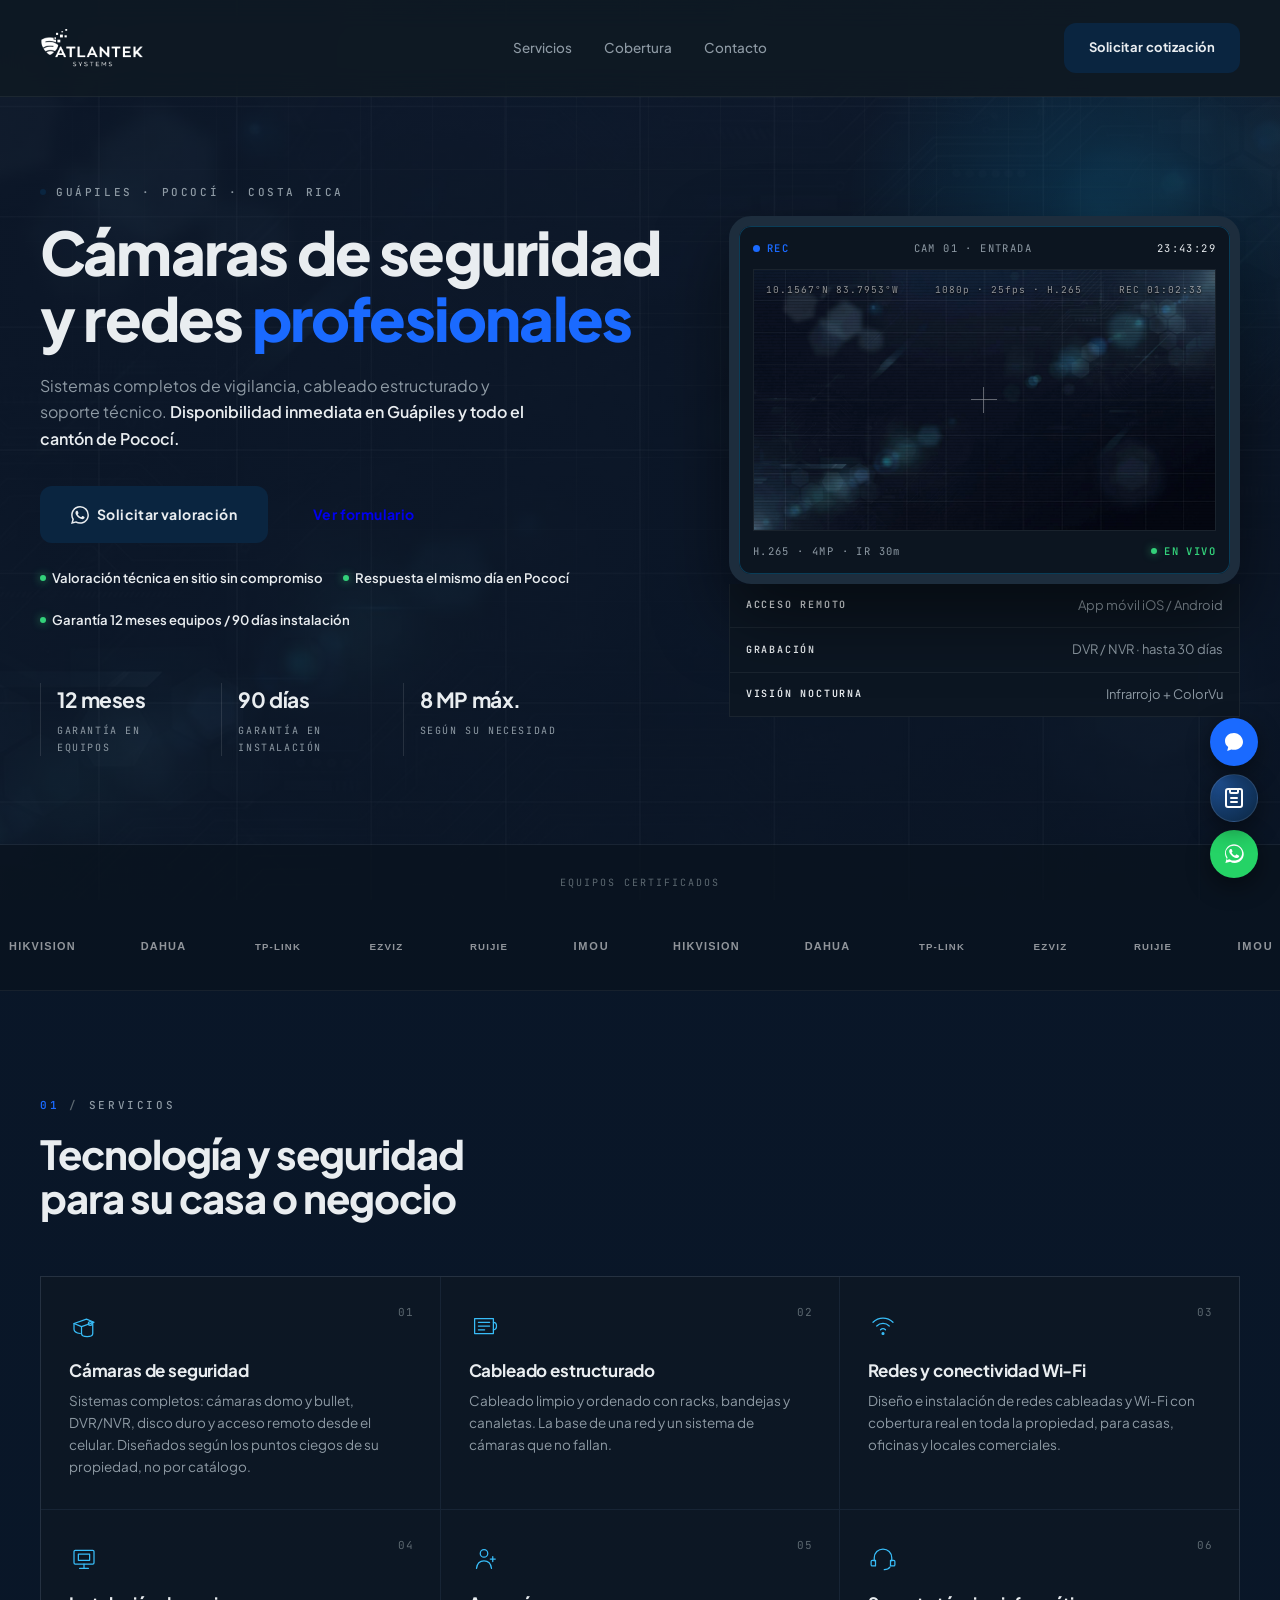
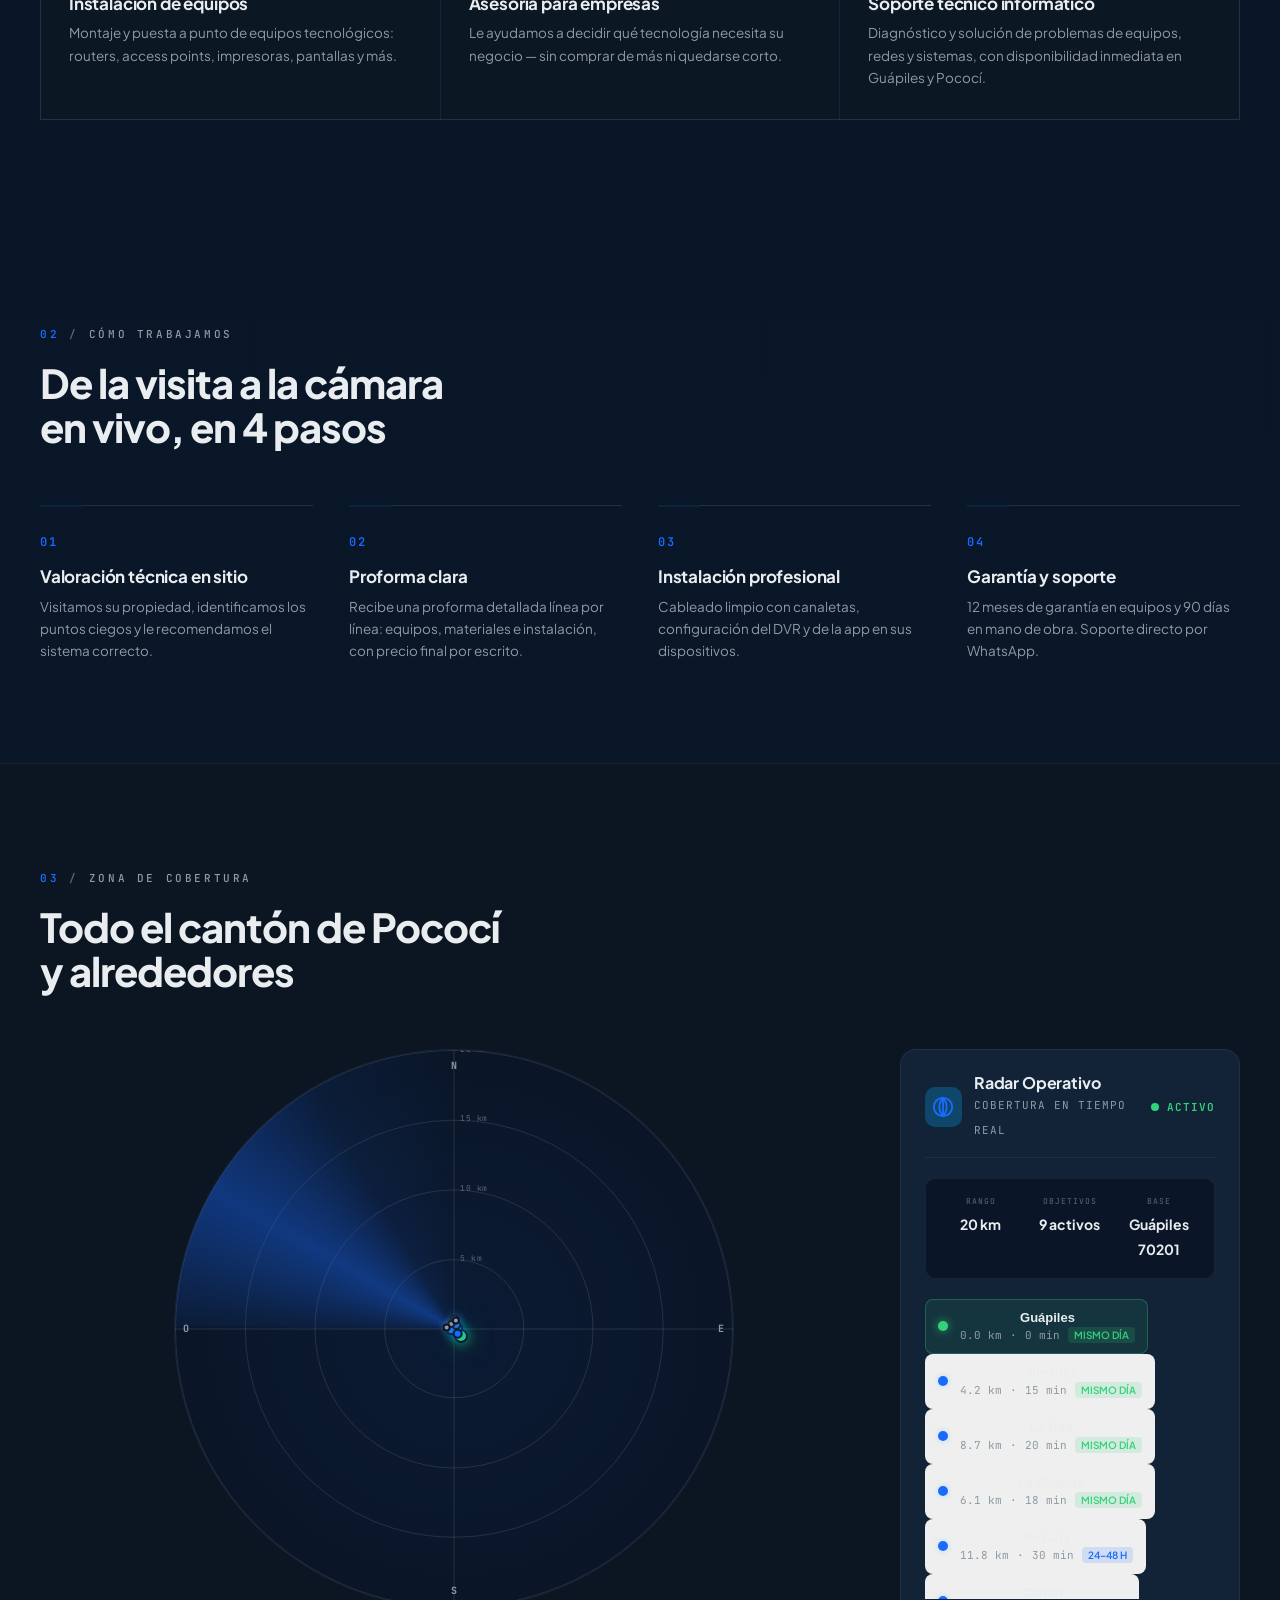
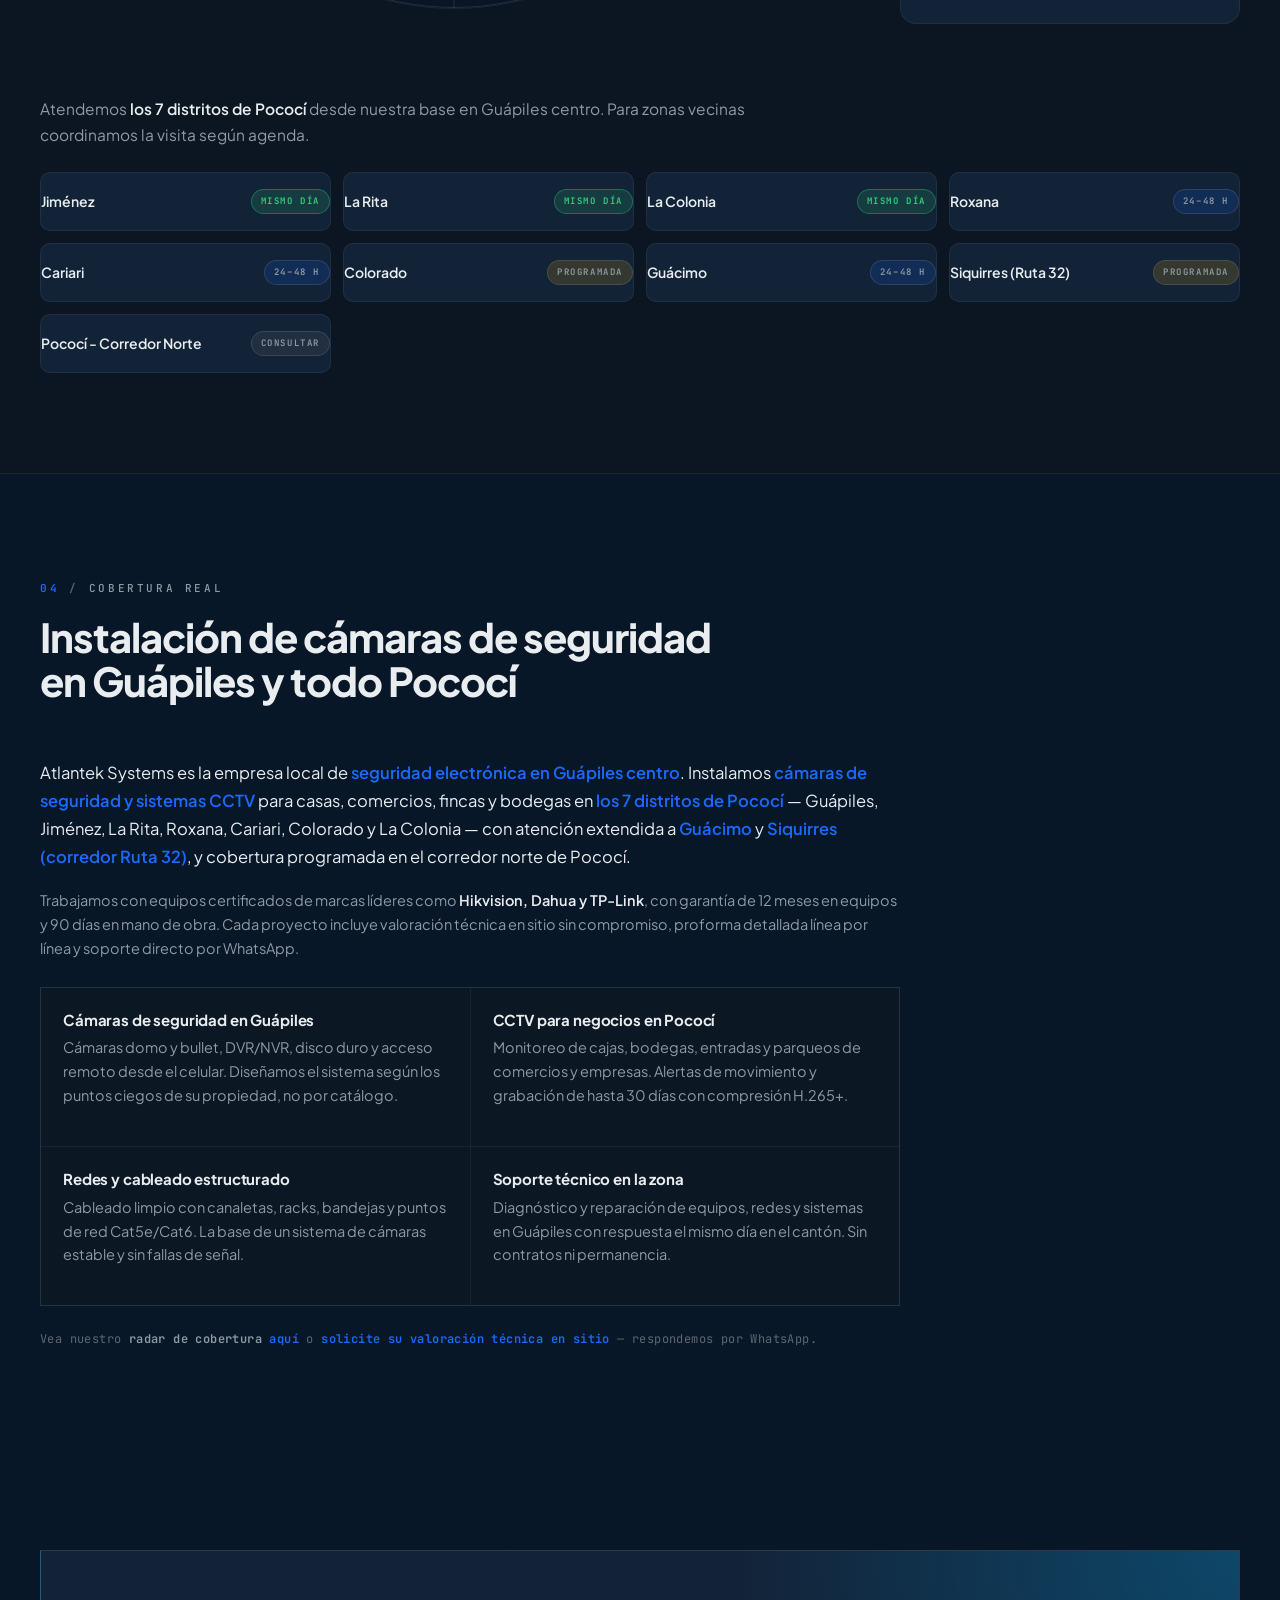
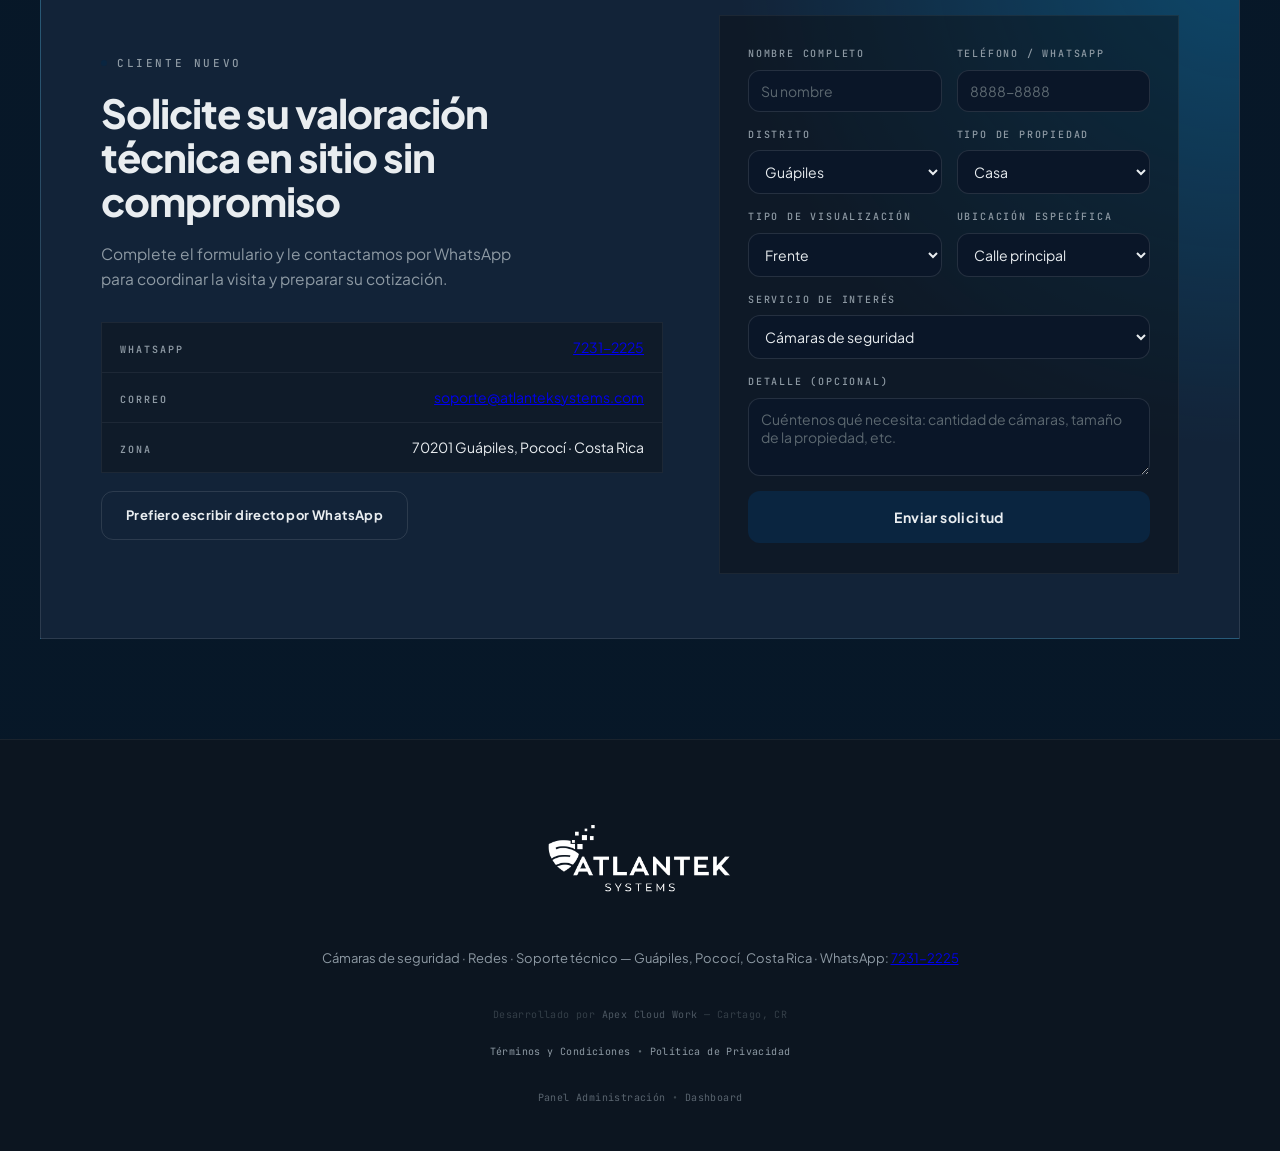
==== commit 06bb1d1f: "feat(scroll): professional scrollbars, nav progress bar, smooth scroll improvements" ====
--- a/index.html
+++ b/index.html
@@ -119,6 +119,7 @@
         <span></span><span></span><span></span>
       </button>
     </div>
+    <div class="nav__progress" aria-hidden="true"></div>
   </header>
 
   <!-- ══════════ HERO ══════════ -->
@@ -589,6 +590,32 @@
             </label>
           </div>
 
+          <div class="lead-form__row">
+            <label for="visualizacion">Tipo de visualización
+              <select id="visualizacion" name="visualizacion">
+                <option value="Frente" selected>Frente</option>
+                <option value="Esquina">Esquina</option>
+                <option value="Lateral">Lateral</option>
+                <option value="Potrero">Potrero</option>
+                <option value="Trasera">Trasera</option>
+                <option value="Interior">Interior</option>
+                <option value="Otro">Otro</option>
+              </select>
+            </label>
+            <label for="ubicacion">Ubicación específica
+              <select id="ubicacion" name="ubicacion">
+                <option value="Calle principal" selected>Calle principal</option>
+                <option value="Calle secundaria">Calle secundaria</option>
+                <option value="Acceso privado">Acceso privado</option>
+                <option value="Carretera">Carretera</option>
+                <option value="Condominio">Condominio</option>
+                <option value="Centro comercial">Centro comercial</option>
+                <option value="Zona industrial">Zona industrial</option>
+                <option value="Otro">Otro</option>
+              </select>
+            </label>
+          </div>
+
           <label for="servicio">Servicio de interés
             <select id="servicio" name="servicio">
               <option value="Cámaras de seguridad" selected>Cámaras de seguridad</option>
--- a/assets/css/style.css
+++ b/assets/css/style.css
@@ -48,7 +48,42 @@
 
 * { margin: 0; padding: 0; box-sizing: border-box; }
 
-html { scroll-behavior: smooth; }
+/* ═══════════ SCROLL PROFESIONAL ═══════════ */
+@media (prefers-reduced-motion: no-preference) {
+  html { scroll-behavior: smooth; }
+}
+
+@media (prefers-reduced-motion: reduce) {
+  html { scroll-behavior: auto; }
+  *, *::before, *::after {
+    animation-duration: 0.01ms !important;
+    animation-iteration-count: 1 !important;
+    transition-duration: 0.01ms !important;
+    scroll-behavior: auto !important;
+  }
+}
+
+/* Scrollbar global - Firefox */
+* { scrollbar-width: thin; scrollbar-color: var(--line-2) transparent; }
+
+/* Scrollbar global - WebKit */
+::-webkit-scrollbar { width: 8px; height: 8px; }
+::-webkit-scrollbar-track { background: transparent; }
+::-webkit-scrollbar-thumb {
+  background: var(--line-2);
+  border-radius: 4px;
+  border: 2px solid transparent;
+  background-clip: content-box;
+  transition: background 0.2s, width 0.2s;
+}
+::-webkit-scrollbar-thumb:hover { background: var(--navy-light); background-clip: content-box; }
+::-webkit-scrollbar-thumb:active { background: var(--navy); background-clip: content-box; }
+::-webkit-scrollbar-corner { background: transparent; }
+
+/* Scrollbar delgado para paneles */
+.scroll-thin { scrollbar-width: thin; }
+.scroll-thin::-webkit-scrollbar { width: 6px; height: 6px; }
+.scroll-thin::-webkit-scrollbar-thumb { border-width: 1px; }
 
 body {
   font-family: var(--font);
@@ -179,6 +214,19 @@
 .nav--scrolled {
   background: rgba(10, 17, 24, .97);
   box-shadow: 0 10px 30px rgba(0, 0, 0, .3);
+}
+
+/* Scroll progress bar en nav */
+.nav__progress {
+  position: absolute;
+  bottom: 0;
+  left: 0;
+  height: 2px;
+  background: linear-gradient(90deg, var(--navy-light), var(--green));
+  transform-origin: left;
+  transform: scaleX(0);
+  z-index: 1;
+  transition: transform 0.1s linear;
 }
 
 .nav__inner {
@@ -1142,8 +1190,6 @@
   min-height: 0;
   overflow-y: auto;
   flex: 1 1 auto;
-  scrollbar-width: thin;
-  scrollbar-color: var(--line-2) transparent;
   -webkit-overflow-scrolling: touch;
 }
 
@@ -1385,17 +1431,18 @@
 
 .coverage__radar {
   display: grid;
-  grid-template-columns: 1fr 320px;
+  grid-template-columns: minmax(0, 1fr) 340px;
   gap: 32px;
   align-items: start;
 }
 
 .radar {
   position: relative;
-  width: min(520px, 100%);
+  width: min(560px, 100%);
+  max-width: 100%;
   aspect-ratio: 1;
   margin: 0 auto;
-  background: radial-gradient(ellipse at center, rgba(26, 106, 255, 0.08) 0%, transparent 70%), var(--bg);
+  background: radial-gradient(ellipse at center, rgba(26, 106, 255, 0.06) 0%, transparent 65%), var(--bg);
   border: 1px solid var(--line);
   border-radius: 50%;
   overflow: hidden;
@@ -1690,7 +1737,9 @@
   color: var(--ink);
 }
 
-.radar__panel-targets { max-height: 300px; overflow-y: auto; }
+.radar__panel-targets { max-height: 300px; overflow-y: auto; scrollbar-width: thin; }
+.radar__panel-targets::-webkit-scrollbar { width: 6px; }
+.radar__panel-targets::-webkit-scrollbar-thumb { border-width: 1px; }
 .radar__panel-target {
   display: flex;
   align-items: center;
@@ -1792,6 +1841,14 @@
 .tag--normal { background: rgba(26, 106, 255, 0.15); color: var(--navy-light); border: 1px solid rgba(26, 106, 255, 0.3); }
 .tag--scheduled { background: rgba(255, 180, 0, 0.15); color: #cc9900; border: 1px solid rgba(255, 180, 0, 0.3); }
 .tag--consult { background: rgba(122, 122, 122, 0.15); color: var(--muted); border: 1px solid rgba(122, 122, 122, 0.3); }
+
+@media (max-width: 1024px) {
+  .coverage__radar {
+    grid-template-columns: minmax(0, 1fr) 300px;
+    gap: 24px;
+  }
+  .radar { width: min(500px, 100%); }
+}
 
 @media (max-width: 900px) {
   .coverage__radar {
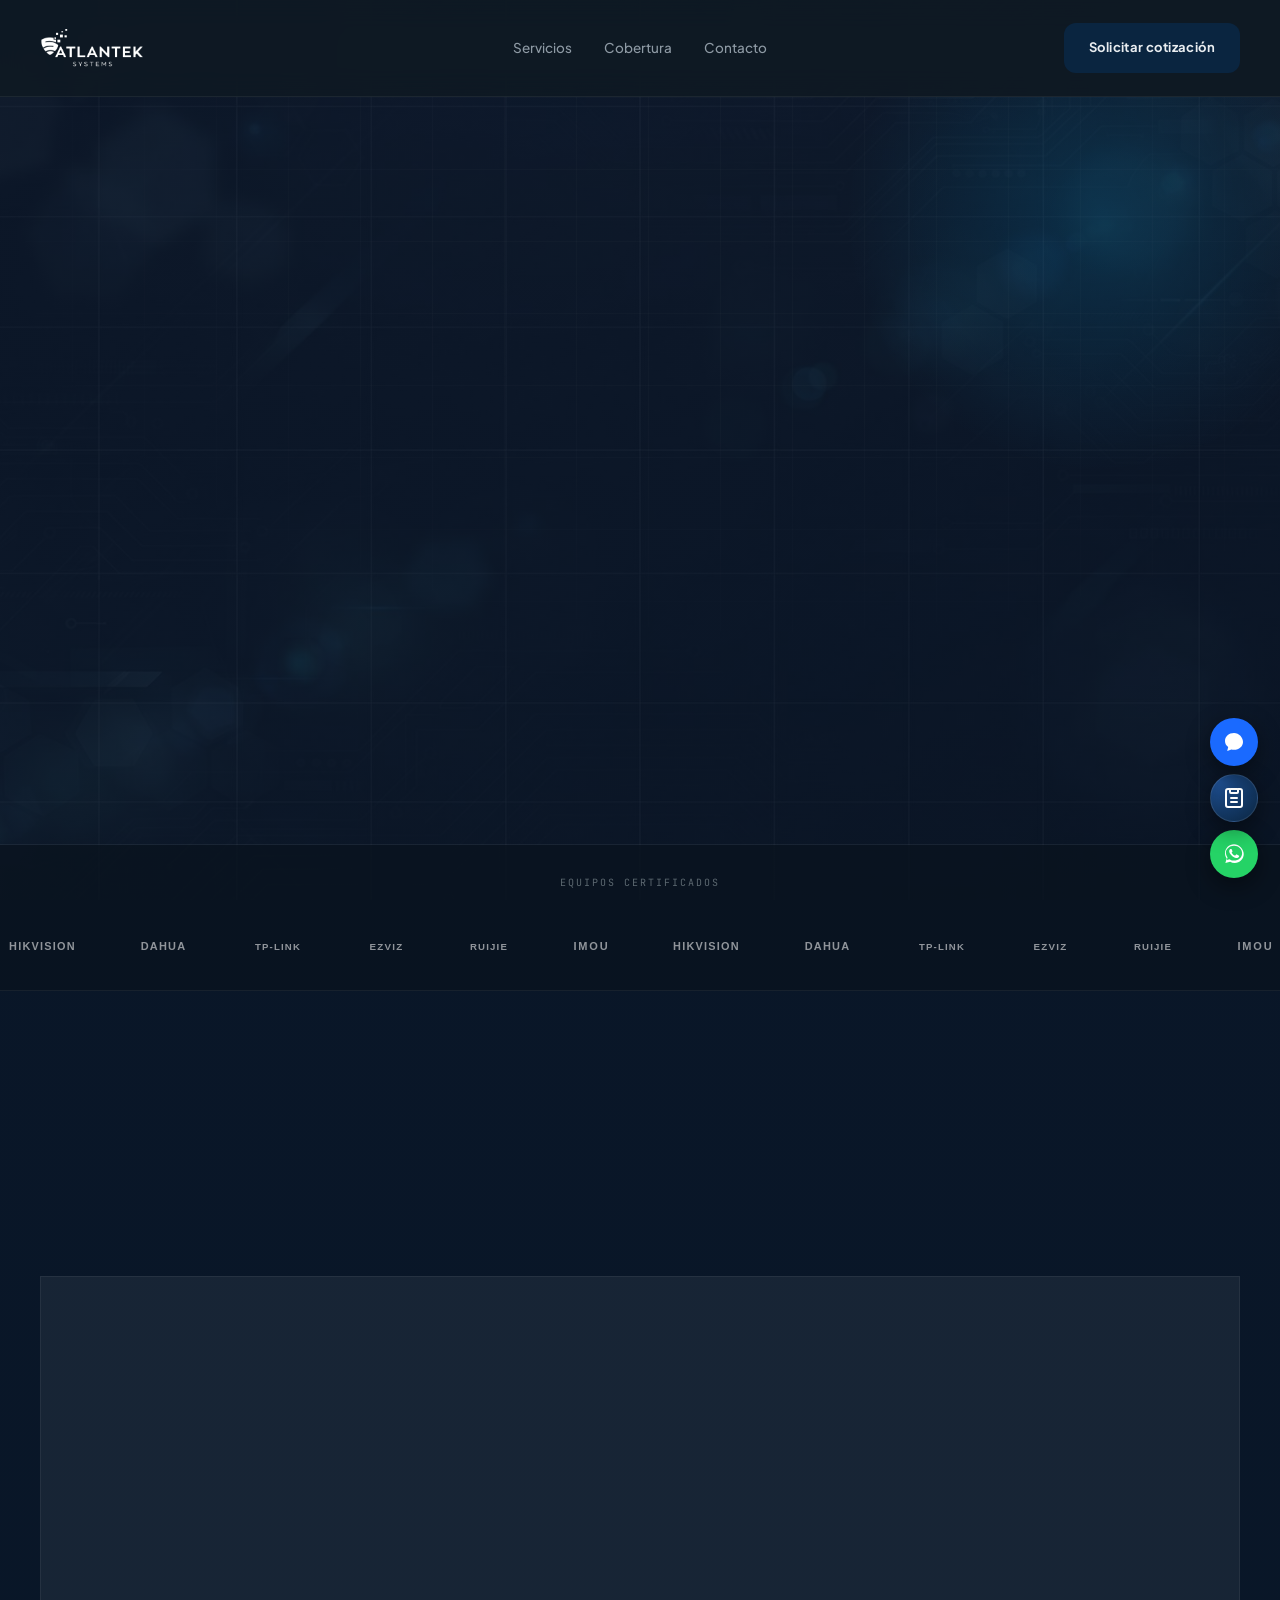
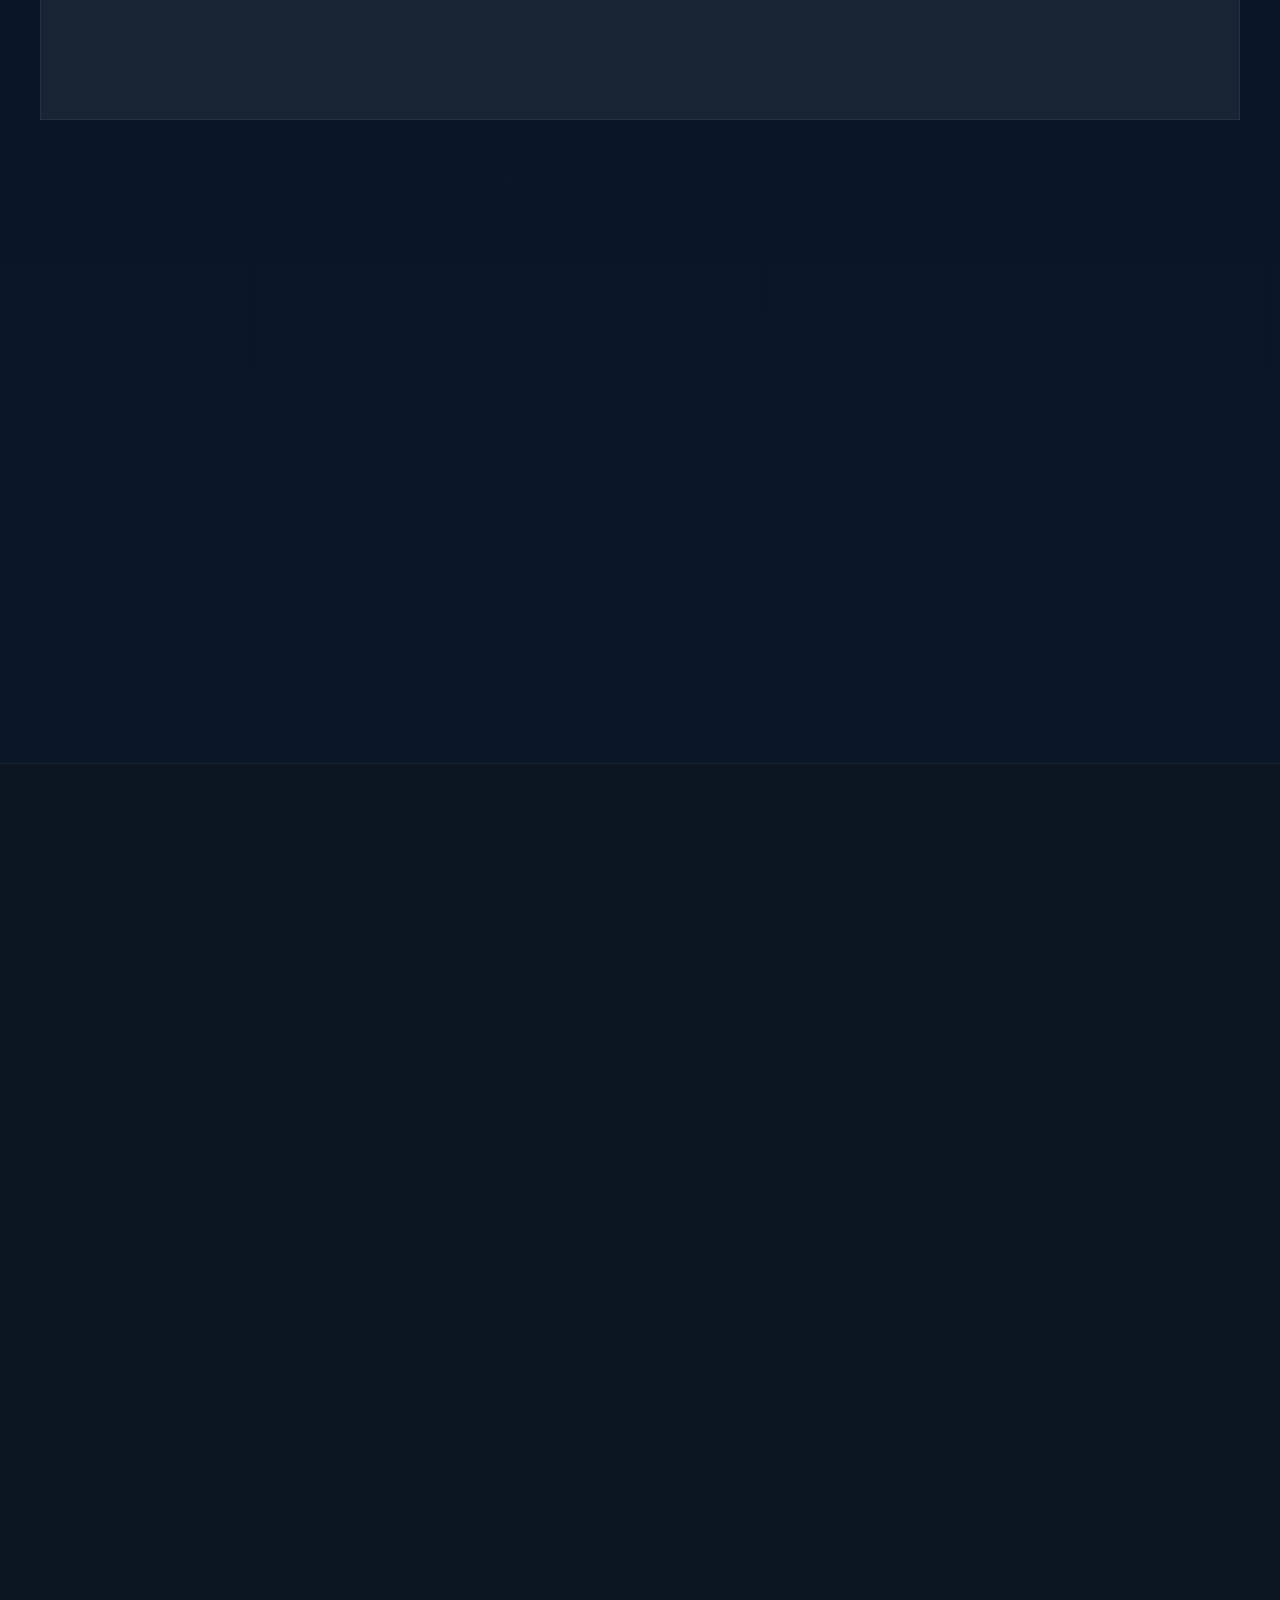
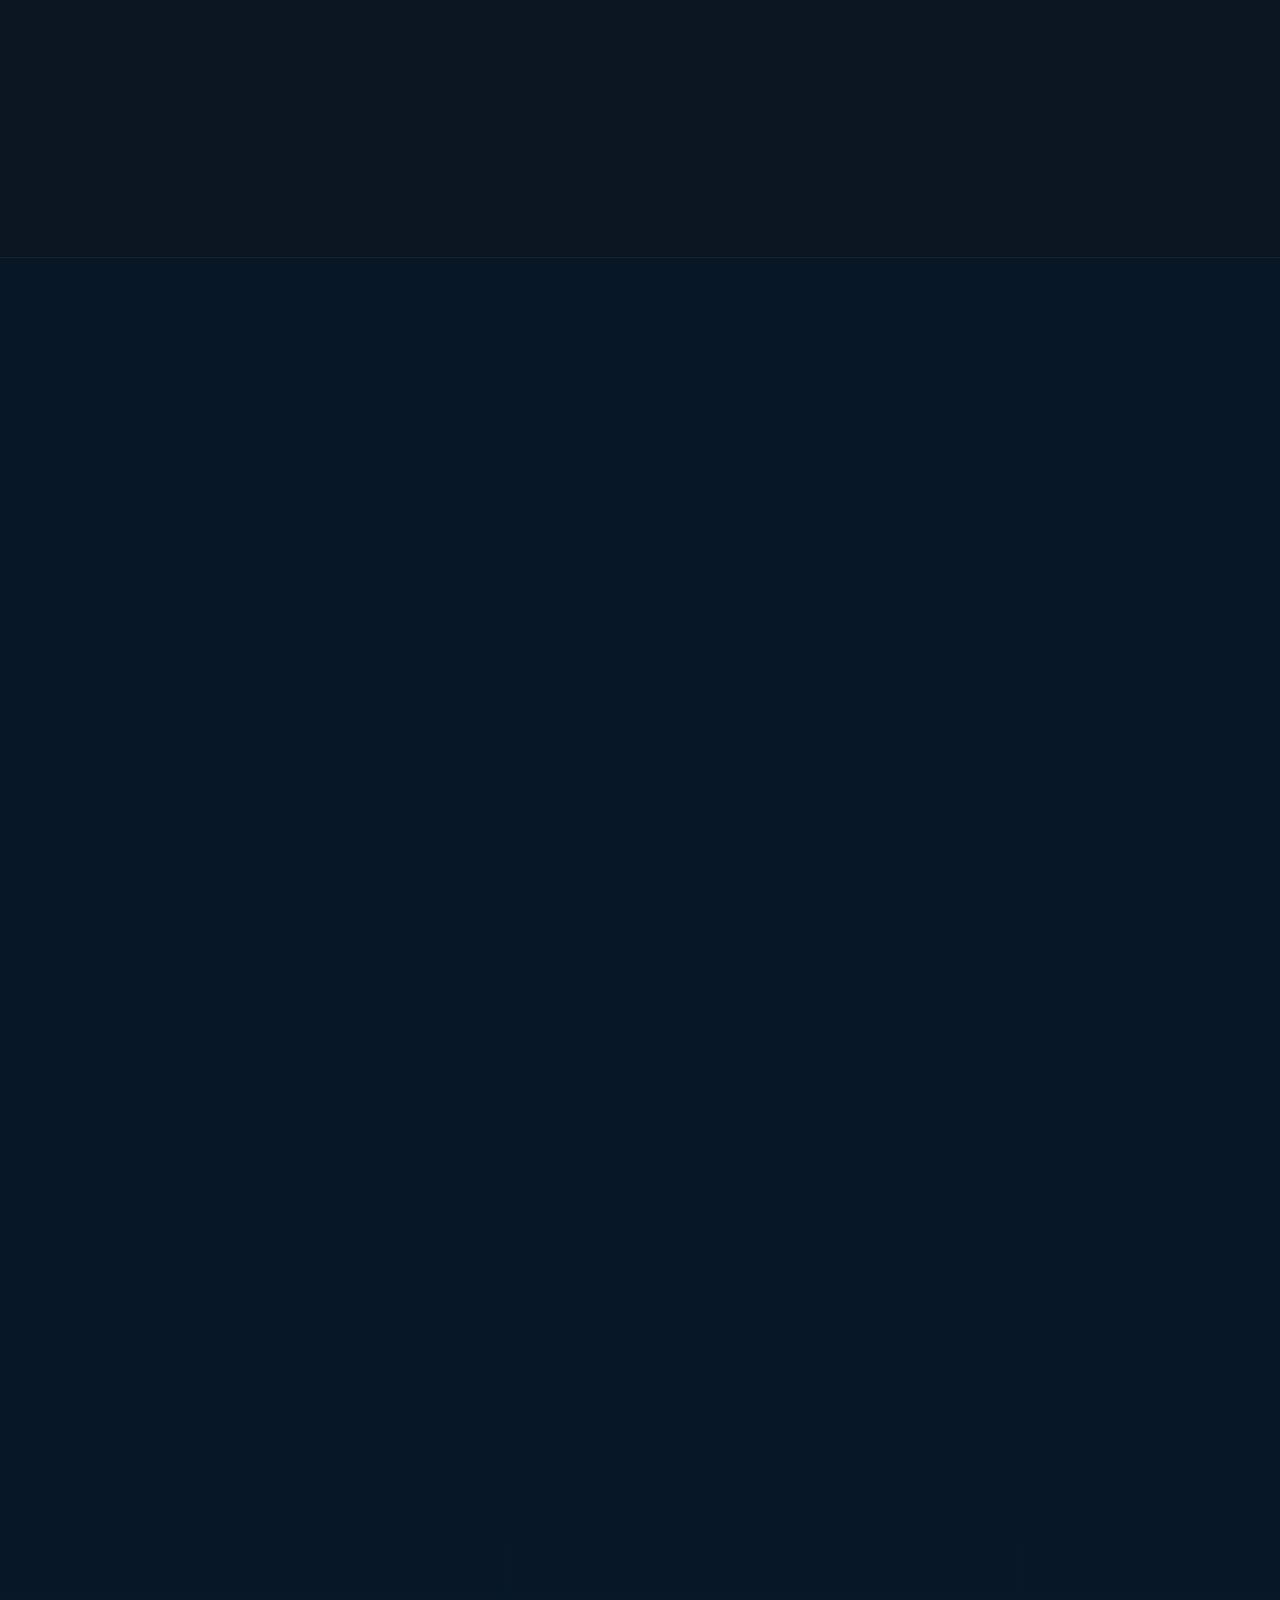
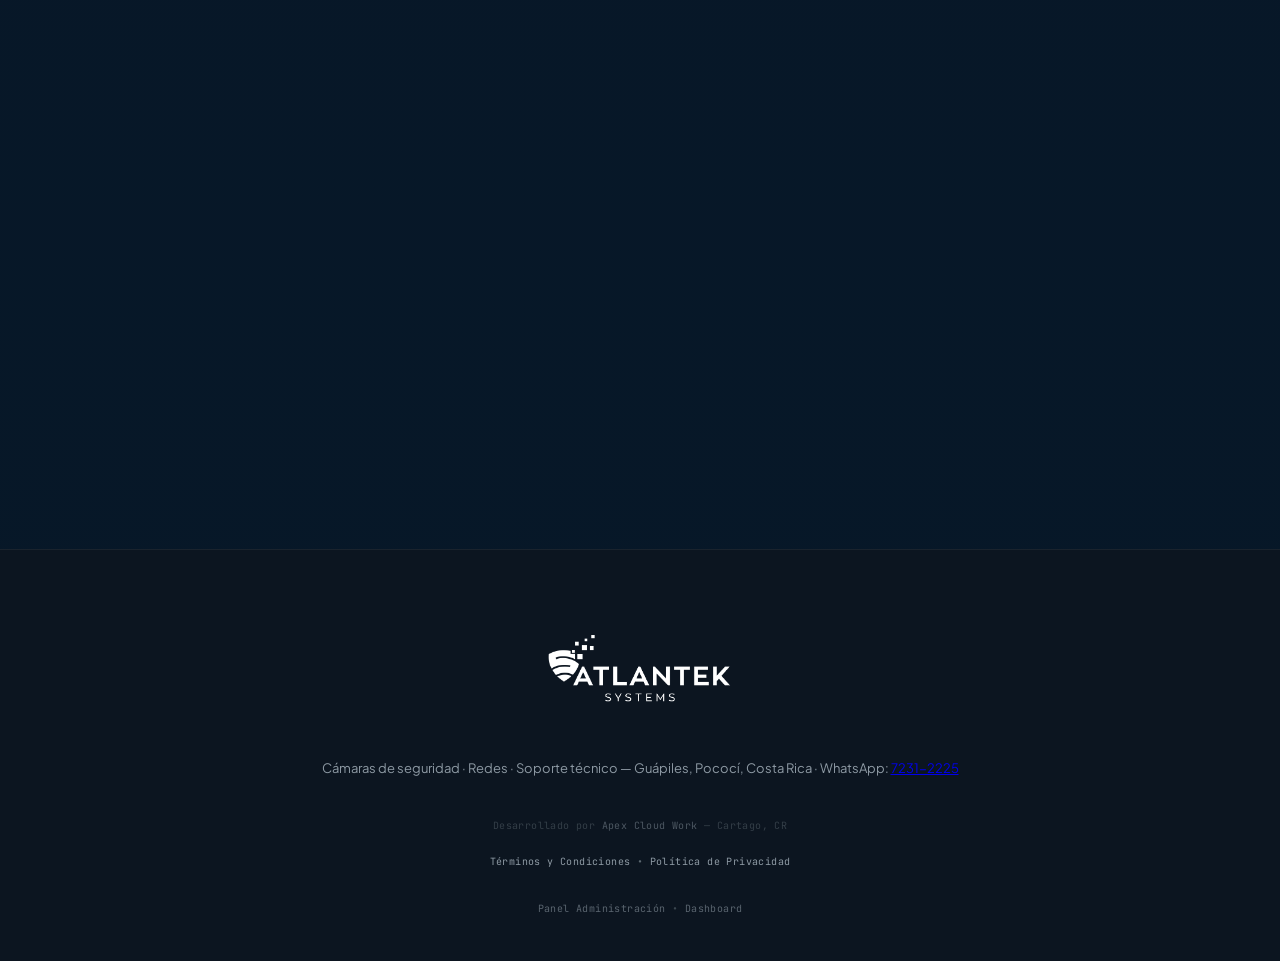
==== commit f2de0501: "security: CSP headers, rate limit, input sanitization, phone validation" ====
--- a/index.html
+++ b/index.html
@@ -562,7 +562,8 @@
               <input id="nombre" type="text" name="nombre" required autocomplete="name" placeholder="Su nombre">
             </label>
             <label for="telefono">Teléfono / WhatsApp
-              <input id="telefono" type="tel" name="telefono" required autocomplete="tel" placeholder="8888-8888">
+              <input id="telefono" type="tel" name="telefono" required autocomplete="tel" placeholder="8888-8888" pattern="[2-8][0-9]{3}-?[0-9]{4}" title="Formato: 8888-8888 (8 dígitos, inicia con 2-8)">
+              <span class="field-hint">8 dígitos, ej: 8888-8888</span>
             </label>
           </div>
 
--- a/assets/css/style.css
+++ b/assets/css/style.css
@@ -1982,6 +1982,15 @@
 .lead-form__status.is-error { display: block; color: var(--navy-light); }
 .lead-form__status a        { color: var(--ink); font-weight: 600; }
 
+.field-hint {
+  font-family: var(--mono);
+  font-size: 9px;
+  letter-spacing: 1px;
+  text-transform: uppercase;
+  color: var(--faint);
+  margin-top: 4px;
+}
+
 .cta__copy .cta__data { margin: 30px 0 18px; }
 
 @media (max-width: 1000px) {
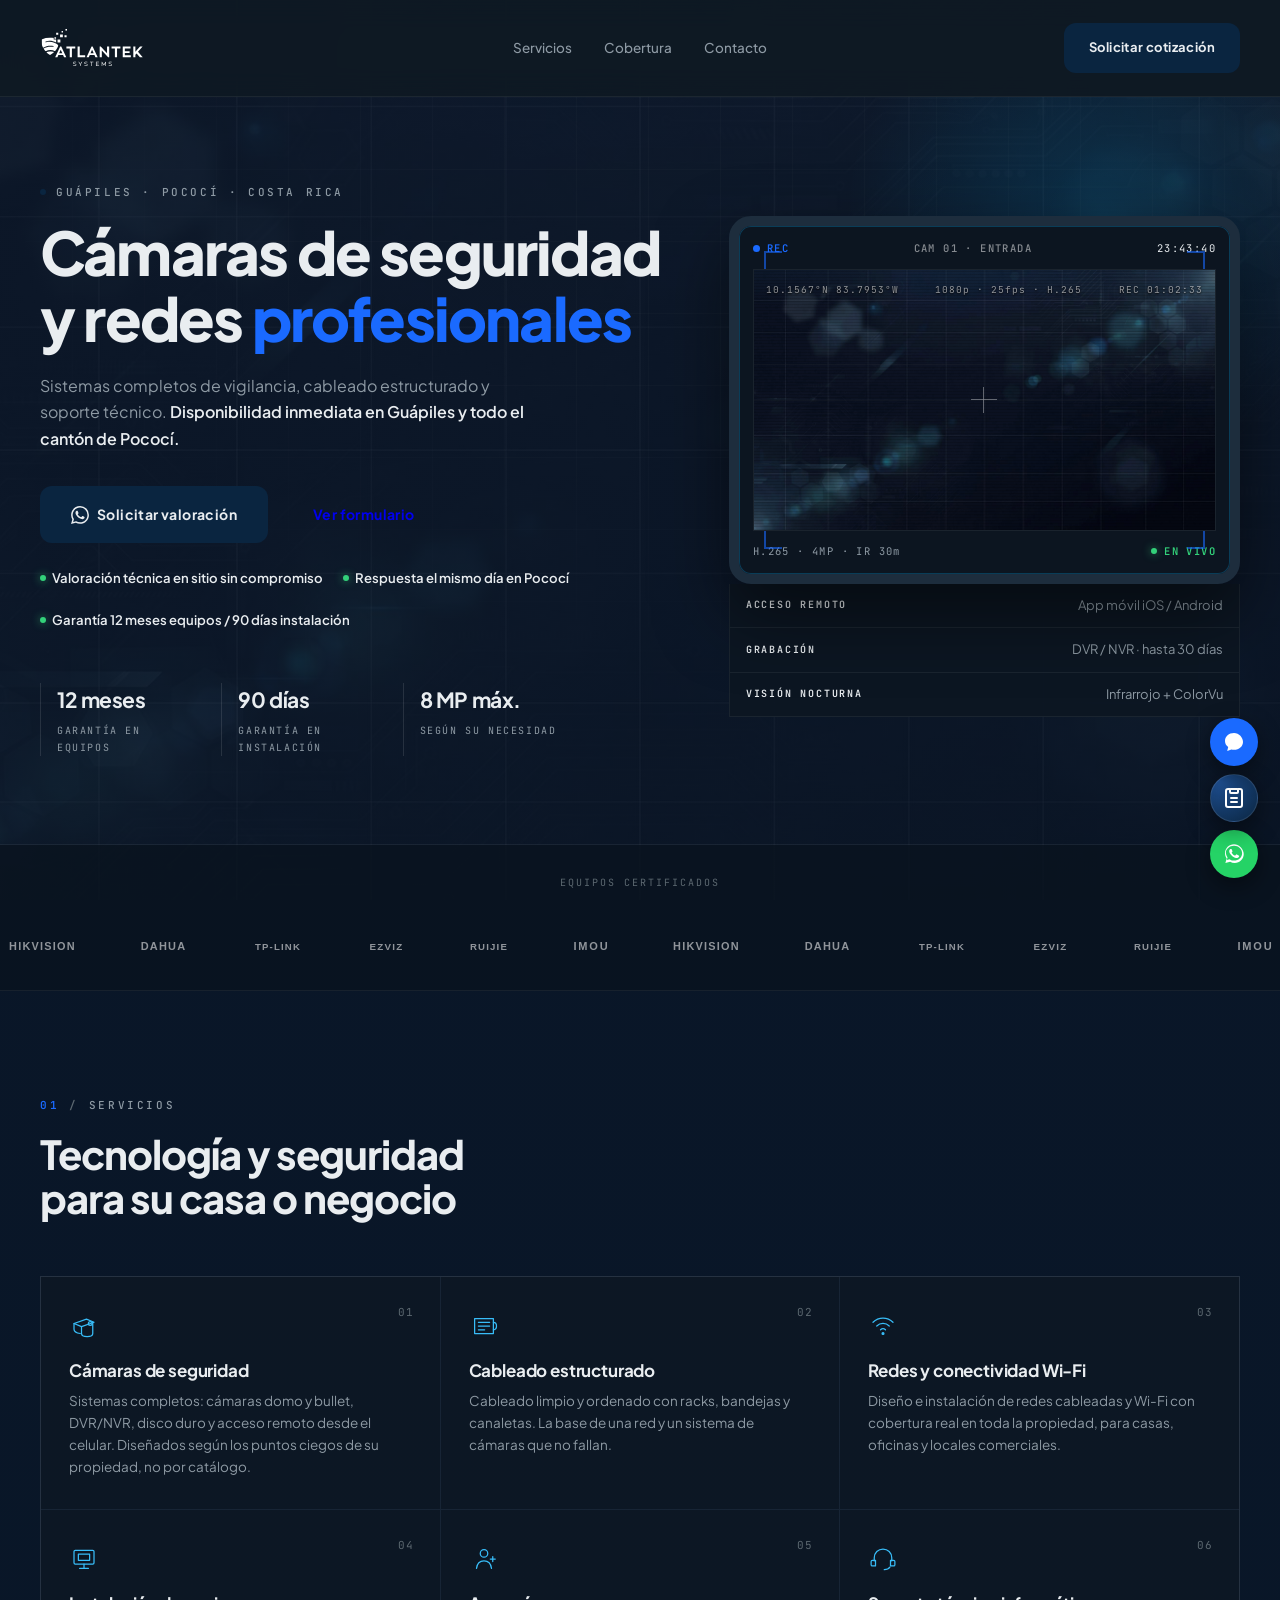
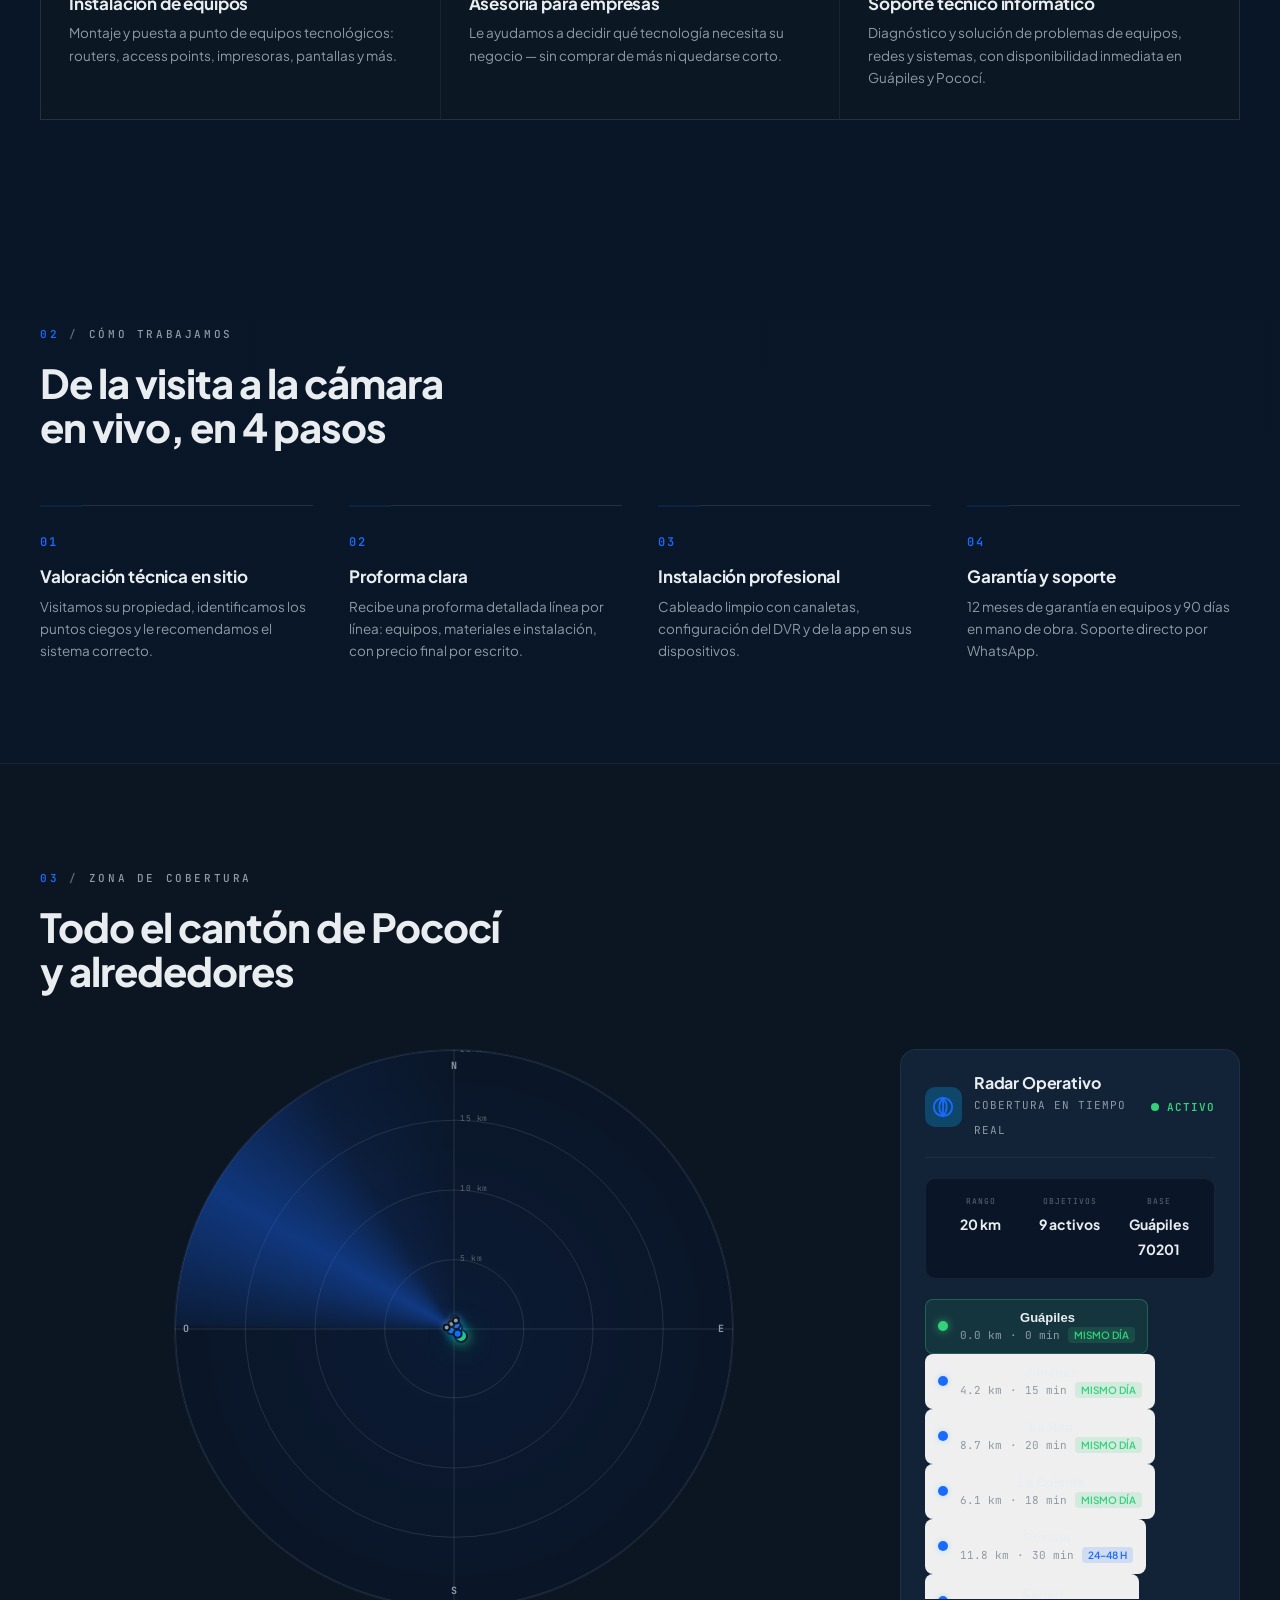
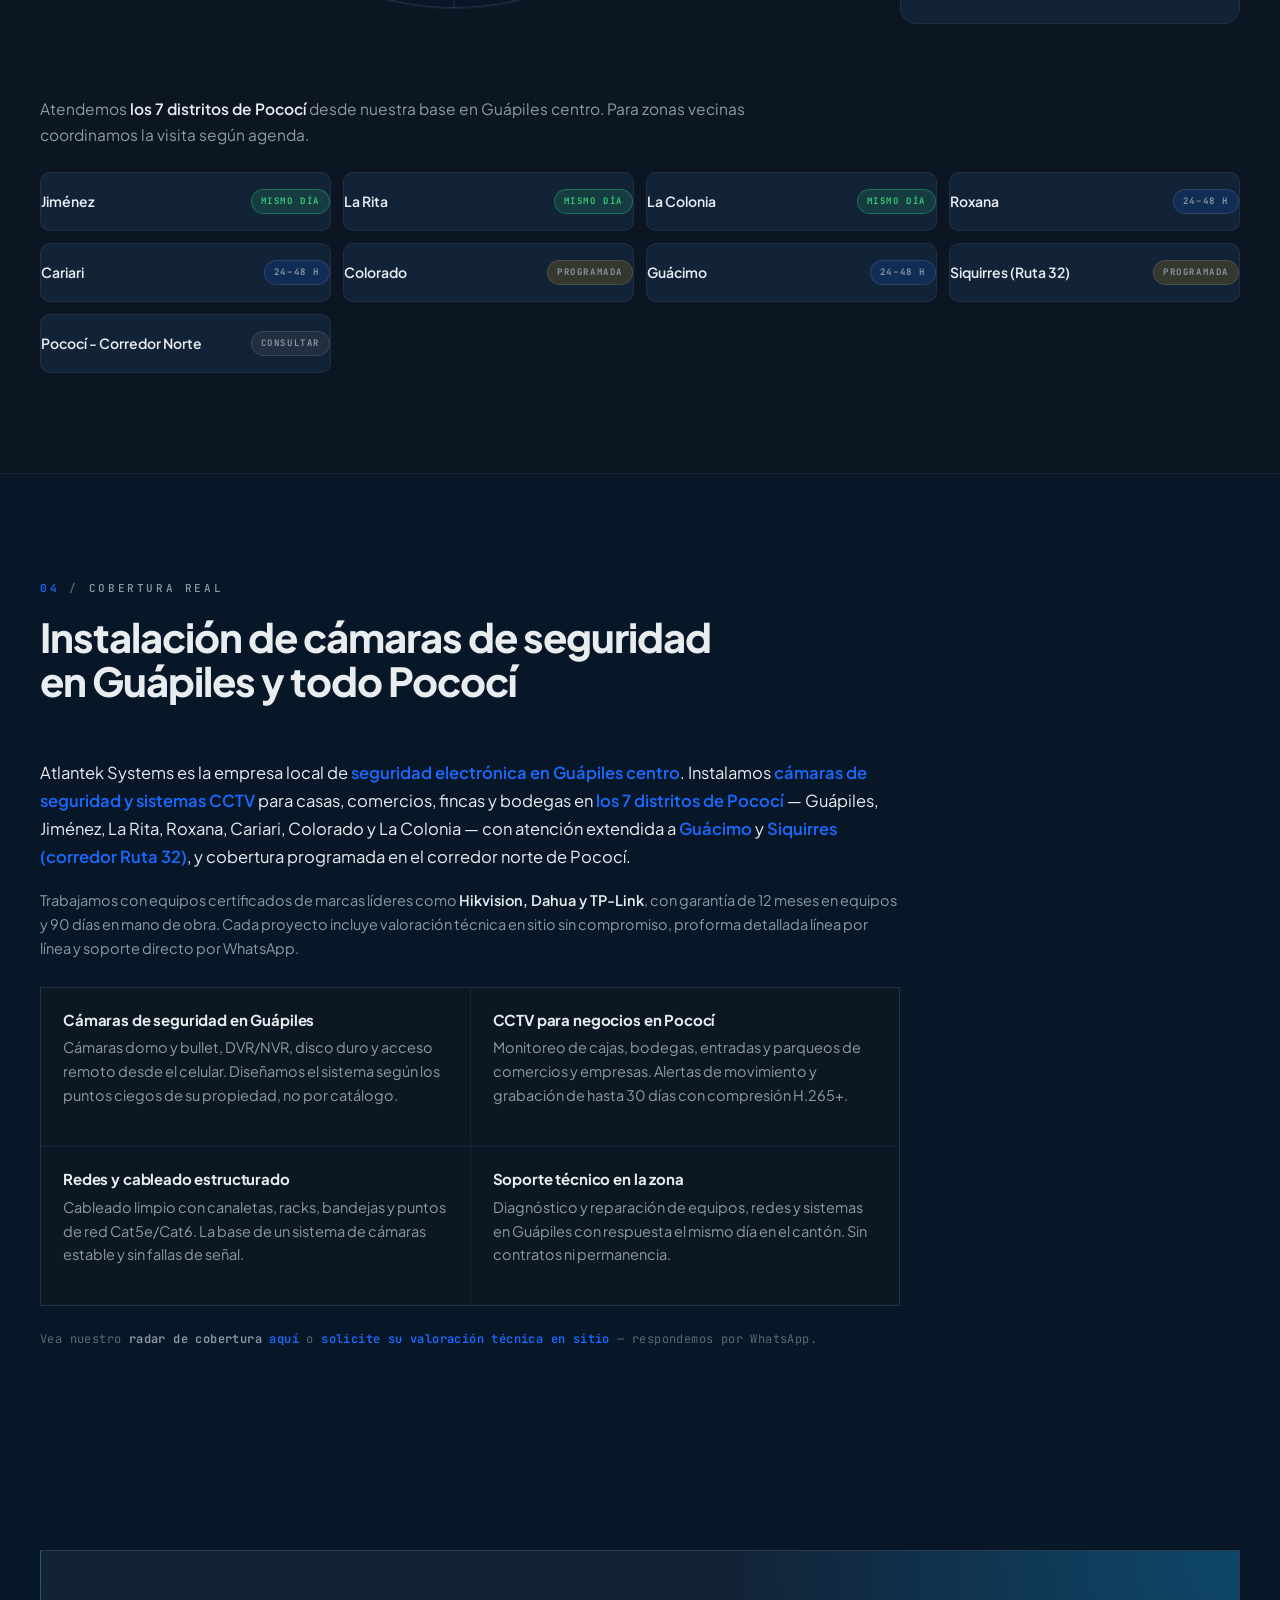
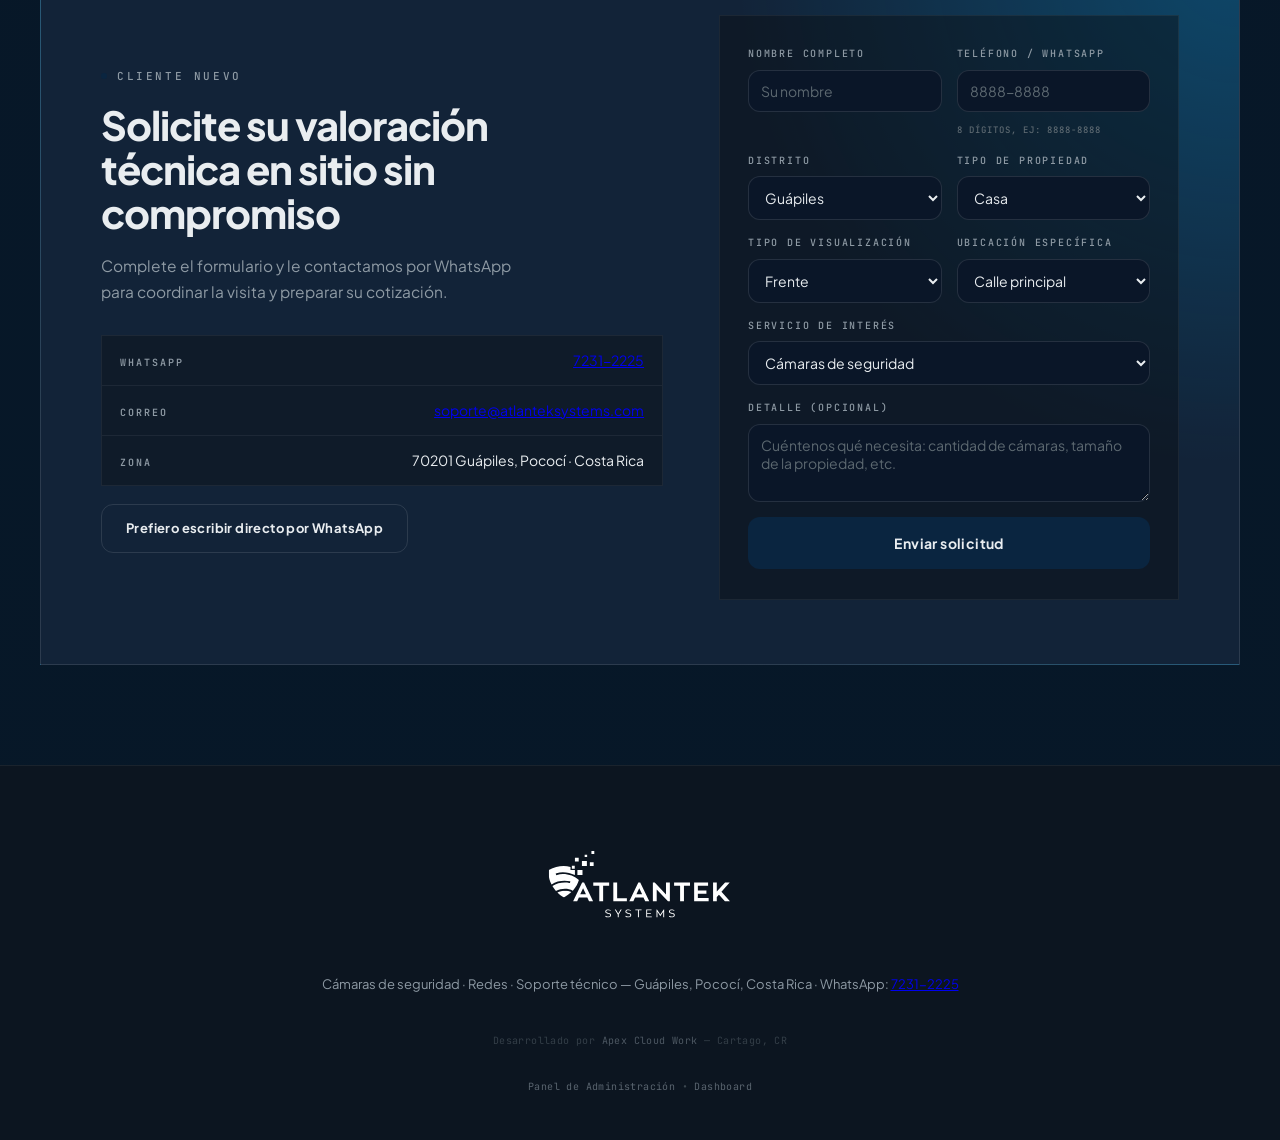
==== commit 2f233a46: "fix: restore sanitize() entities that broke all site JS sanitize() had all five HTML entity escapes " ====
--- a/index.html
+++ b/index.html
@@ -102,7 +102,7 @@
   <header class="nav" id="nav">
     <div class="container nav__inner">
       <a href="#inicio" class="logo" id="brand-logo" aria-label="Atlantek - Ir al inicio">
-        <img src="assets/img/logo-atlantek-white.png" alt="Atlantek" class="logo__img"></a>
+        <img src="assets/img/logo-atlantek-white.svg" alt="Atlantek" class="logo__img"></a>
 
       <nav class="nav__links" id="nav-links">
         <a href="#servicios">Servicios</a>
@@ -647,11 +647,10 @@
   <!-- ══════════ FOOTER ══════════ -->
   <footer class="footer">
     <div class="container footer__inner">
-      <div class="logo logo--footer"><img src="assets/img/logo-atlantek-white.png" alt="Atlantek Systems" class="logo__img"></div>
+      <div class="logo logo--footer"><img src="assets/img/logo-atlantek-white.svg" alt="Atlantek Systems" class="logo__img"></div>
       <p>Cámaras de seguridad · Redes · Soporte técnico — Guápiles, Pococí, Costa Rica · WhatsApp: <a href="https://wa.me/50672312225" target="_blank" rel="noopener">7231-2225</a></p>
       <p class="footer__credit">Desarrollado por <a href="https://apexcloudworkscompany.com" target="_blank" rel="noopener">Apex Cloud Work</a> — Cartago, CR</p>
-      <p class="footer__legal"><a href="Legal/terminos.html">Términos y Condiciones</a> &bull; <a href="Legal/politica-privacidad.html">Política de Privacidad</a></p>
-      <p class="footer__admin"><a href="https://atlantek-admin.pages.dev/admin/" target="_blank" rel="noopener">Panel Administración</a> &bull; <a href="https://atlantek-admin.pages.dev/dashboard.html" target="_blank" rel="noopener">Dashboard</a></p>
+      <p class="footer__admin"><a href="https://admin.atlanteksystems.com/admin" target="_blank" rel="noopener">Panel de Administración</a> &bull; <a href="https://admin.atlanteksystems.com/dashboard" target="_blank" rel="noopener">Dashboard</a></p>
     </div>
   </footer>
 
--- a/assets/css/style.css
+++ b/assets/css/style.css
@@ -30,20 +30,6 @@
   --space-section-sm: 100px;
   --space-head: 80px;
   --space-card: 32px;
-}
-.radar__blip i::after {
-  content: "";
-  position: absolute;
-  width: 18px;
-  height: 18px;
-  margin: -6px 0 0 -6px;
-  border: 1px solid rgba(56, 189, 248, .45);
-  border-radius: 50%;
-  animation: radar-ping 2.4s ease-out infinite;
-}
-@keyframes radar-ping {
-  0% { opacity: .9; transform: scale(.45); }
-  100% { opacity: 0; transform: scale(1.8); }
 }
 
 * { margin: 0; padding: 0; box-sizing: border-box; }
@@ -79,11 +65,6 @@
 ::-webkit-scrollbar-thumb:hover { background: var(--navy-light); background-clip: content-box; }
 ::-webkit-scrollbar-thumb:active { background: var(--navy); background-clip: content-box; }
 ::-webkit-scrollbar-corner { background: transparent; }
-
-/* Scrollbar delgado para paneles */
-.scroll-thin { scrollbar-width: thin; }
-.scroll-thin::-webkit-scrollbar { width: 6px; height: 6px; }
-.scroll-thin::-webkit-scrollbar-thumb { border-width: 1px; }
 
 body {
   font-family: var(--font);
@@ -247,26 +228,6 @@
   justify-self: start;
 }
 
-.logo__text {
-  display: flex;
-  flex-direction: column;
-  gap: 3px;
-}
-
-.logo__word {
-  font-weight: 700;
-  font-size: 19px;
-  letter-spacing: .5px;
-}
-
-.logo__sub {
-  font-family: var(--mono);
-  font-size: 9px;
-  letter-spacing: 2.4px;
-  text-transform: uppercase;
-  color: var(--muted);
-}
-
 .nav__links {
   display: flex;
   align-items: center;
@@ -411,7 +372,22 @@
   box-shadow: 0 30px 70px rgba(0, 0, 0, .5), inset 0 0 0 1px var(--navy-glow);
 }
 
-.cam-card__corner { display: none; }
+/* Esquinas HUD sobre la pantalla de la camara */
+.cam-card__corner {
+  position: absolute;
+  z-index: 3;
+  width: 18px;
+  height: 18px;
+  border: 2px solid var(--navy-light);
+  border-style: solid;
+  border-width: 0;
+  pointer-events: none;
+  opacity: 0.6;
+}
+.cam-card__corner--tl { top: 25px; left: 25px;  border-top-width: 2px; border-left-width: 2px; }
+.cam-card__corner--tr { top: 25px; right: 25px; border-top-width: 2px; border-right-width: 2px; }
+.cam-card__corner--bl { bottom: 25px; left: 25px;  border-bottom-width: 2px; border-left-width: 2px; }
+.cam-card__corner--br { bottom: 25px; right: 25px; border-bottom-width: 2px; border-right-width: 2px; }
 
 .cam-card__top,
 .cam-card__bottom {
@@ -443,6 +419,15 @@
   animation: pulse 1.2s infinite;
 }
 
+.cam-card__cam {
+  color: rgba(255, 255, 255, .5);
+  font-weight: 500;
+  text-align: center;
+  overflow: hidden;
+  white-space: nowrap;
+  text-overflow: ellipsis;
+}
+
 .cam-card__time { color: var(--ink); }
 
 .cam-card__live {
@@ -464,22 +449,6 @@
   aspect-ratio: 16 / 9;
   object-fit: cover;
   filter: contrast(1.08) brightness(1.02);
-}
-
-.cam-card__screen--empty {
-  width: 100%;
-  aspect-ratio: 16 / 9;
-  background: #0a0f14;
-  display: flex;
-  align-items: center;
-  justify-content: center;
-}
-.cam-card__placeholder {
-  font-family: var(--mono);
-  font-size: 11px;
-  letter-spacing: 1px;
-  color: var(--faint);
-  opacity: .6;
 }
 
 /* CRT + línea de escaneo */
@@ -652,48 +621,12 @@
   height: 28px;
   width: auto;
   object-fit: contain;
-  
-}
-.brands__banner {
-  width: 100%;
-  overflow: hidden;
-}
-.brands__banner img {
-  width: 100%;
-  height: 60px;
-  object-fit: cover;
-  object-position: bottom;
-  filter: grayscale(.3);
-  opacity: .7;
-  transition: opacity .3s;
-}
-.brands__banner img:hover { opacity: 1; filter: grayscale(0); }
+}
 
 @media (max-width: 680px) {
   .brands { padding: 20px 0; }
   .brands__inner { gap: 20px; }
   .brands__item img { height: 36px; }
-  .brands__banner img { height: 48px; opacity: .85; }
-}
-
-.service__img {
-  width: 100%;
-  aspect-ratio: 16 / 9;
-  background: #0a0f14;
-  overflow: hidden;
-  margin-bottom: 16px;
-  border-radius: var(--radius);
-}
-.service__img img {
-  width: 100%;
-  height: 100%;
-  object-fit: cover;
-  transition: transform .3s, filter .3s;
-  filter: brightness(.85);
-}
-.service__img:hover img {
-  transform: scale(1.04);
-  filter: brightness(1);
 }
 
 /* ═══════════ SECCIONES ═══════════ */
@@ -856,15 +789,6 @@
   margin-bottom: 20px;
 }
 
-.hero__inner--full {
-  grid-template-columns: 1fr;
-  text-align: center;
-  max-width: 720px;
-  margin-inline: auto;
-}
-.hero__inner--full .hero__ctas { justify-content: center; }
-.hero__inner--full .hero__stats { justify-content: center; }
-
 /* ═══════════ PROCESO ═══════════ */
 
 .steps {
@@ -988,22 +912,6 @@
   font-size: 13px;
   color: var(--muted);
 }
-
-.footer__legal {
-  font-family: var(--mono);
-  font-size: 10px !important;
-  letter-spacing: .4px;
-  color: var(--faint) !important;
-  margin-top: 6px;
-}
-
-.footer__legal a {
-  color: var(--muted);
-  text-decoration: none;
-  transition: color .2s;
-}
-
-.footer__legal a:hover { color: var(--navy-light); }
 
 .footer__admin {
   font-family: var(--mono);
@@ -1316,8 +1224,8 @@
 
 @media (prefers-reduced-motion: reduce) {
   .reveal { opacity: 1; transform: none; transition: none; }
-  .cam-card__scan, .rec-dot, .dot--navy, .radar__sweep, .radar__blip i,
-  .radar__blip i::after { animation: none; }
+  .cam-card__scan, .rec-dot, .dot--navy, .radar__sweep,
+  .radar__blip i { animation: none; }
 }
 
 /* ═══════════ RESPONSIVE ═══════════ */
@@ -1349,9 +1257,6 @@
     height: 80px;
   }
   
-  .logo__word { font-size: 22px; }
-  .logo__sub { font-size: 10px; letter-spacing: 2.8px; }
-
   .nav__burger { display: flex; }
 
   .nav__links {
@@ -2069,186 +1974,11 @@
   .seo-local__grid { grid-template-columns: 1fr; }
 }
 
-/* ═══════════ GATE DE ENTRADA ═══════════ */
+/* ═══════════ UTILIDADES ═══════════ */
 
 [hidden] { display: none !important; }
 
-body.gate-open { overflow: hidden; }
-
-.gate {
-  position: fixed;
-  inset: 0;
-  z-index: 100;
-  display: grid;
-  place-items: center;
-  padding: 20px;
-}
-
-.gate__backdrop {
-  position: absolute;
-  inset: 0;
-  background: rgba(10, 16, 24, .85);
-  backdrop-filter: blur(8px);
-  -webkit-backdrop-filter: blur(8px);
-}
-
-.gate__panel {
-  position: relative;
-  width: min(420px, 100%);
-  max-height: calc(100vh - 40px);
-  overflow-y: auto;
-  background: var(--card);
-  border: 1px solid var(--line-2);
-  padding: 36px 32px 30px;
-  animation: gate-in .35s ease both;
-}
-
-@keyframes gate-in {
-  from { opacity: 0; transform: translateY(16px); }
-  to   { opacity: 1; transform: none; }
-}
-
-.gate__brand {
-  display: flex;
-  align-items: center;
-  gap: 9px;
-  font-weight: 700;
-  font-size: 17px;
-  letter-spacing: .5px;
-  margin-bottom: 22px;
-}
-.gate__brand-img {
-  height: 160px;
-  width: auto;
-  object-fit: contain;
-  border-radius: 0;
-  padding: 0;
-  background: transparent;
-  filter: none;
-}
-
-.gate__panel h2 {
-  font-size: 24px;
-  margin-bottom: 8px;
-}
-
-.gate__text {
-  font-size: 14px;
-  color: var(--muted);
-  margin-bottom: 22px;
-}
-.gate__text b { color: var(--ink); font-weight: 600; }
-
-.gate__form {
-  display: flex;
-  flex-direction: column;
-  gap: 13px;
-}
-
-.gate__form label {
-  display: flex;
-  flex-direction: column;
-  gap: 6px;
-  font-family: var(--mono);
-  font-size: 10px;
-  font-weight: 500;
-  letter-spacing: 1.8px;
-  text-transform: uppercase;
-  color: var(--muted);
-}
-.gate__form label i { font-style: normal; color: var(--faint); }
-
-.gate__form input {
-  background: var(--bg);
-  border: 1px solid var(--line-2);
-  border-radius: var(--radius);
-  color: var(--ink);
-  font-family: var(--font);
-  font-size: 14px;
-  padding: 11px 12px;
-  outline: none;
-  transition: border-color .15s;
-}
-.gate__form input:focus { border-color: var(--navy-light); }
-.gate__form input::placeholder { color: var(--faint); }
-
-.gate__error {
-  display: none;
-  font-size: 12.5px;
-  color: var(--navy-light);
-}
-.gate__error.is-on { display: block; }
-
-.gate__divider {
-  display: flex;
-  align-items: center;
-  gap: 14px;
-  margin: 18px 0;
-  font-family: var(--mono);
-  font-size: 10px;
-  letter-spacing: 2px;
-  text-transform: uppercase;
-  color: var(--faint);
-}
-.gate__divider::before,
-.gate__divider::after {
-  content: "";
-  flex: 1;
-  height: 1px;
-  background: var(--line);
-}
-
-.gate__note {
-  margin-top: 14px;
-  font-size: 12px;
-  line-height: 1.55;
-  color: var(--faint);
-}
-
-/* ═══════════ CANDADO DEL FORMULARIO ═══════════ */
-
 .lead-form { position: relative; }
-
-.lead-form.is-locked > *:not(.lead-form__lock) {
-  filter: blur(3px);
-  pointer-events: none;
-  user-select: none;
-}
-
-.lead-form__lock {
-  position: absolute;
-  inset: 0;
-  z-index: 2;
-  display: flex;
-  flex-direction: column;
-  align-items: center;
-  justify-content: center;
-  gap: 10px;
-  text-align: center;
-  padding: 24px;
-  background: rgba(10, 15, 19, .68);
-}
-
-.lead-form__lock svg {
-  width: 34px;
-  height: 34px;
-  color: var(--navy-light);
-  margin-bottom: 4px;
-}
-
-.lead-form__lock b {
-  font-size: 16px;
-  font-weight: 700;
-  letter-spacing: -0.01em;
-}
-
-.lead-form__lock span {
-  font-size: 13px;
-  color: var(--muted);
-  max-width: 260px;
-}
-
-.lead-form__lock .btn { margin-top: 8px; }
 
 .lead-form__user {
   display: flex;
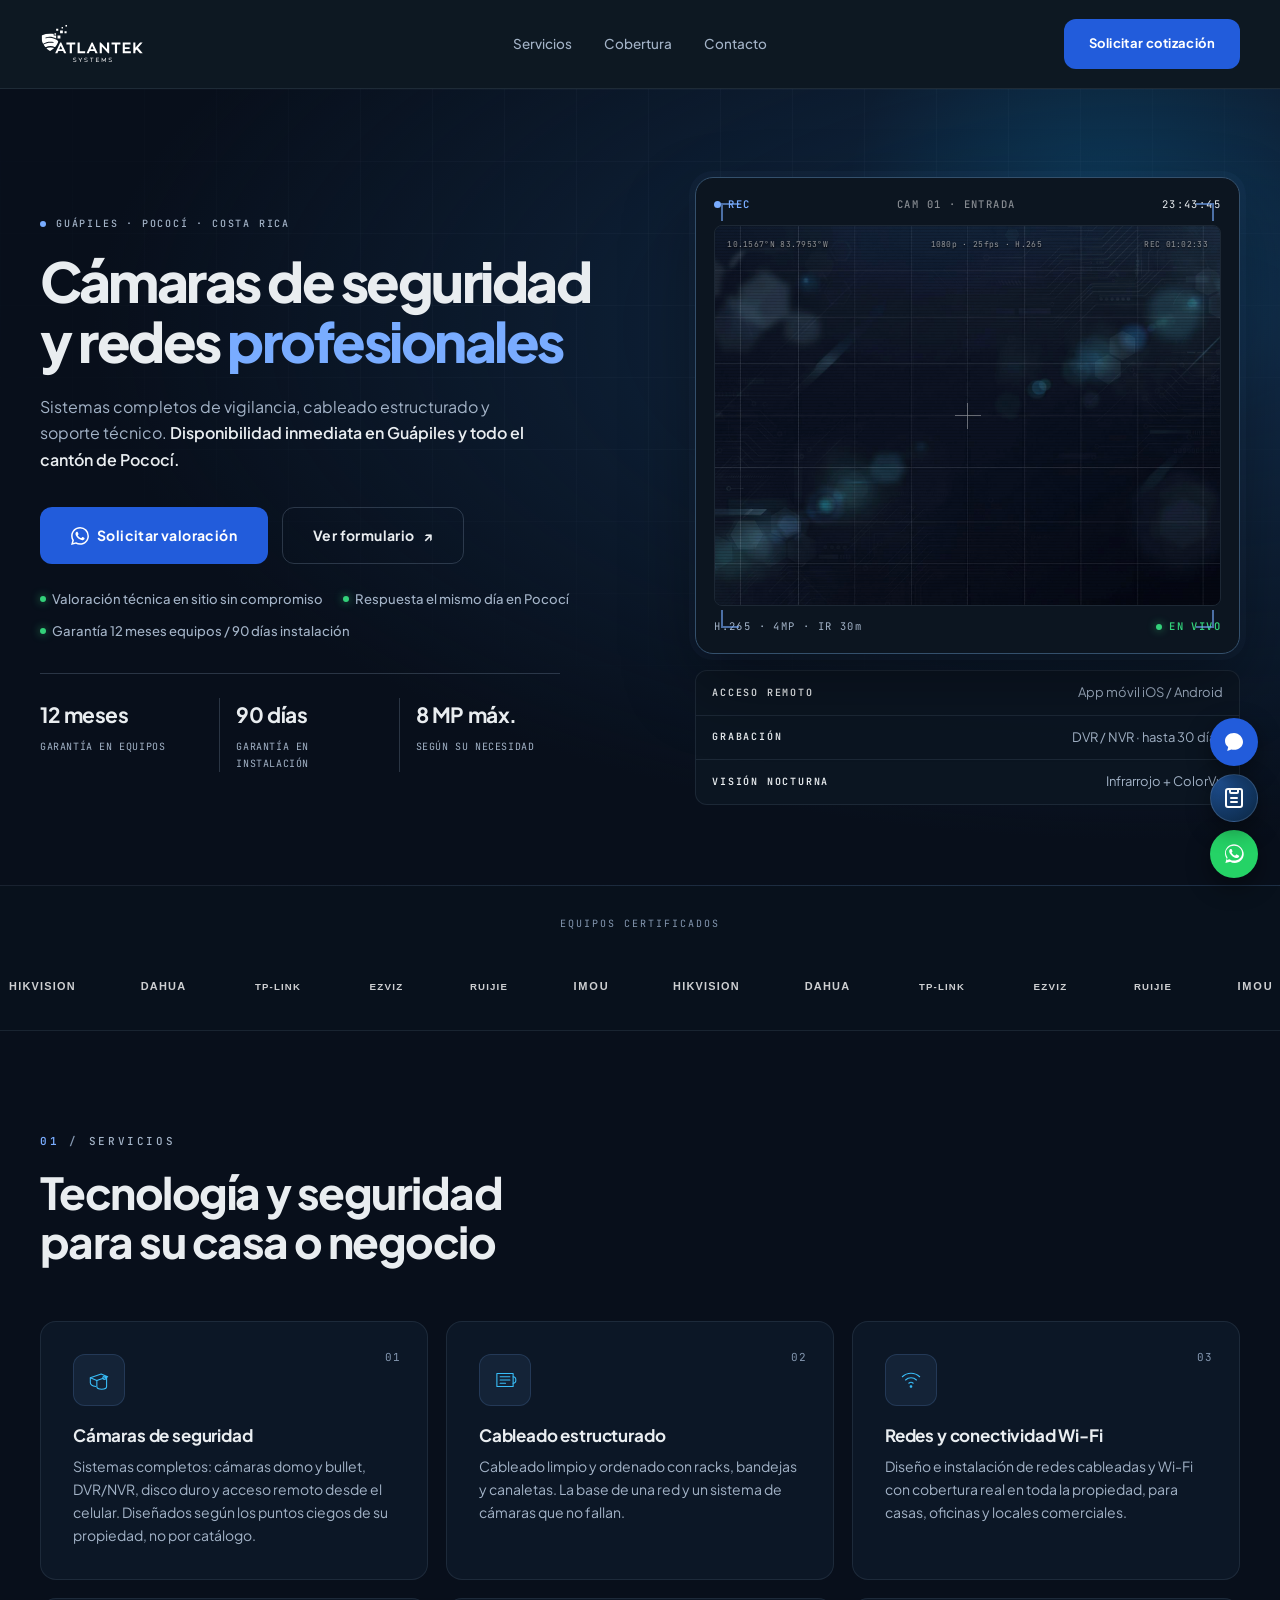
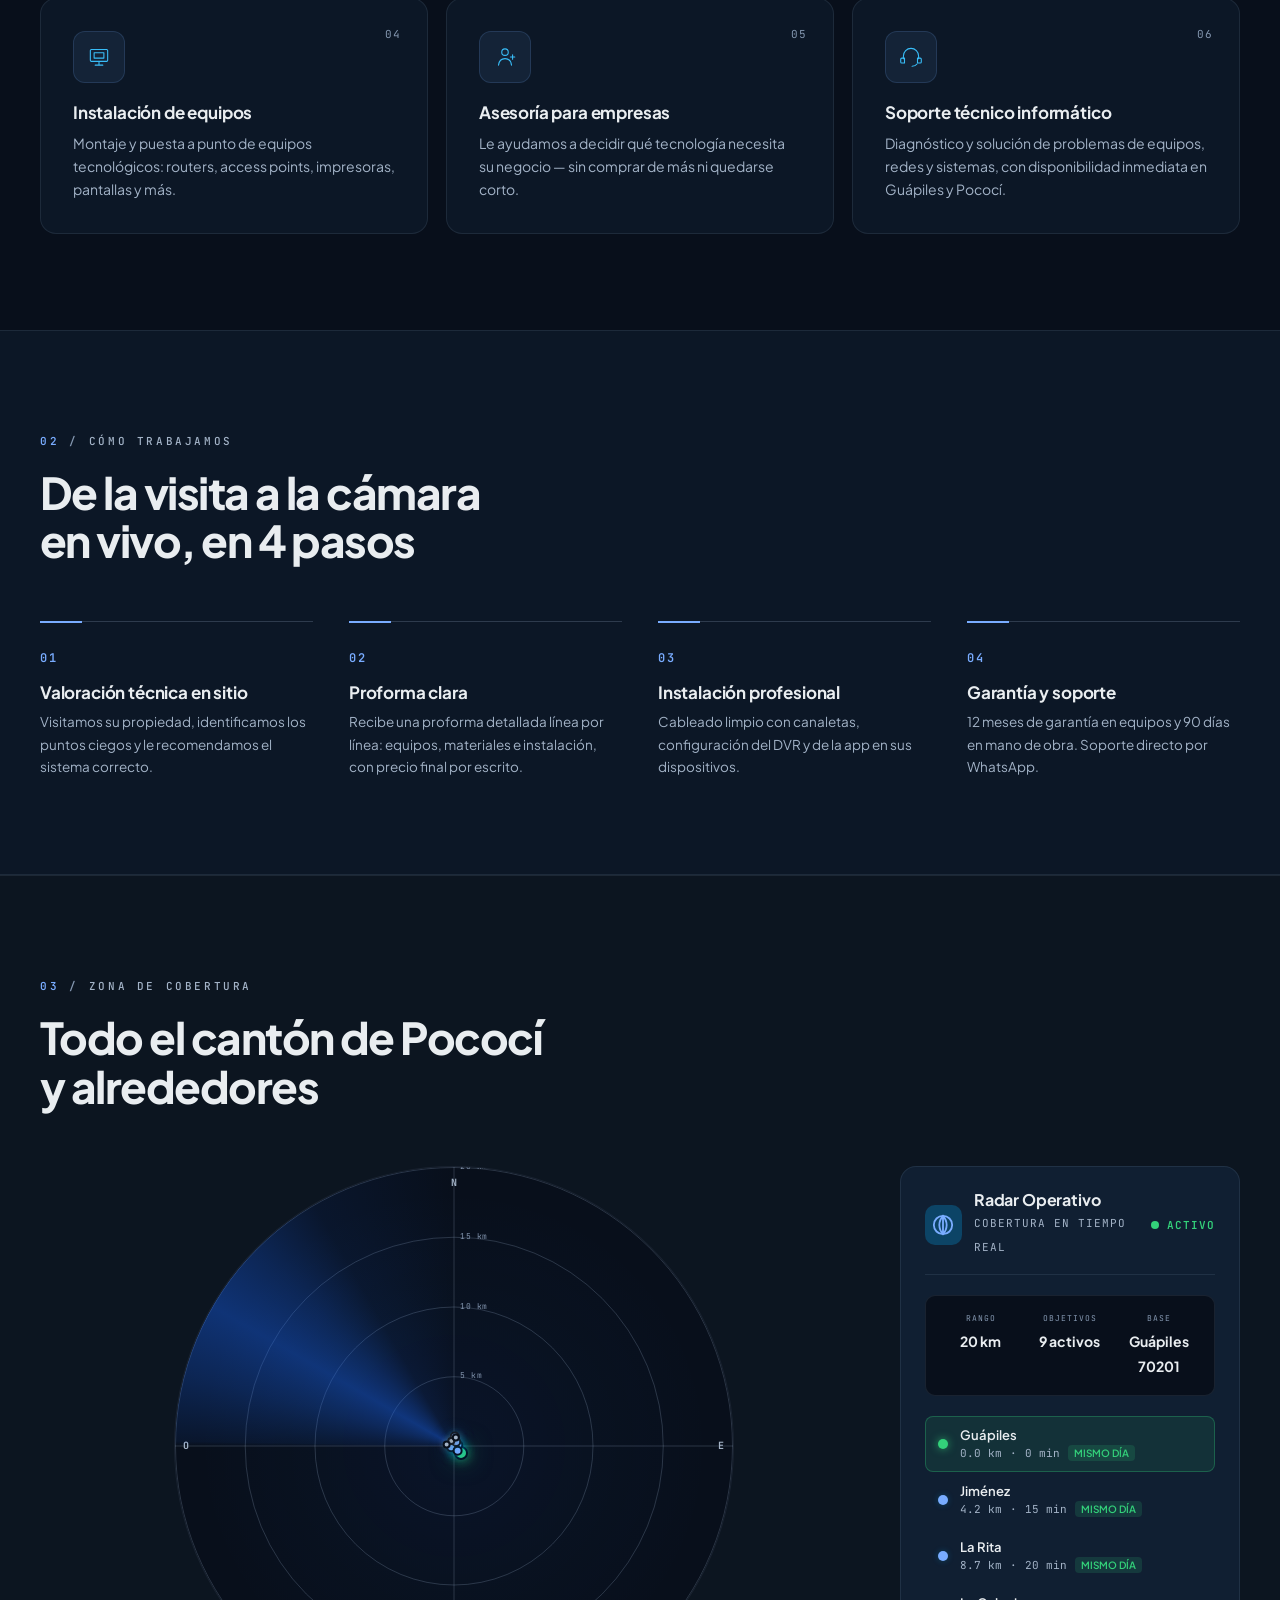
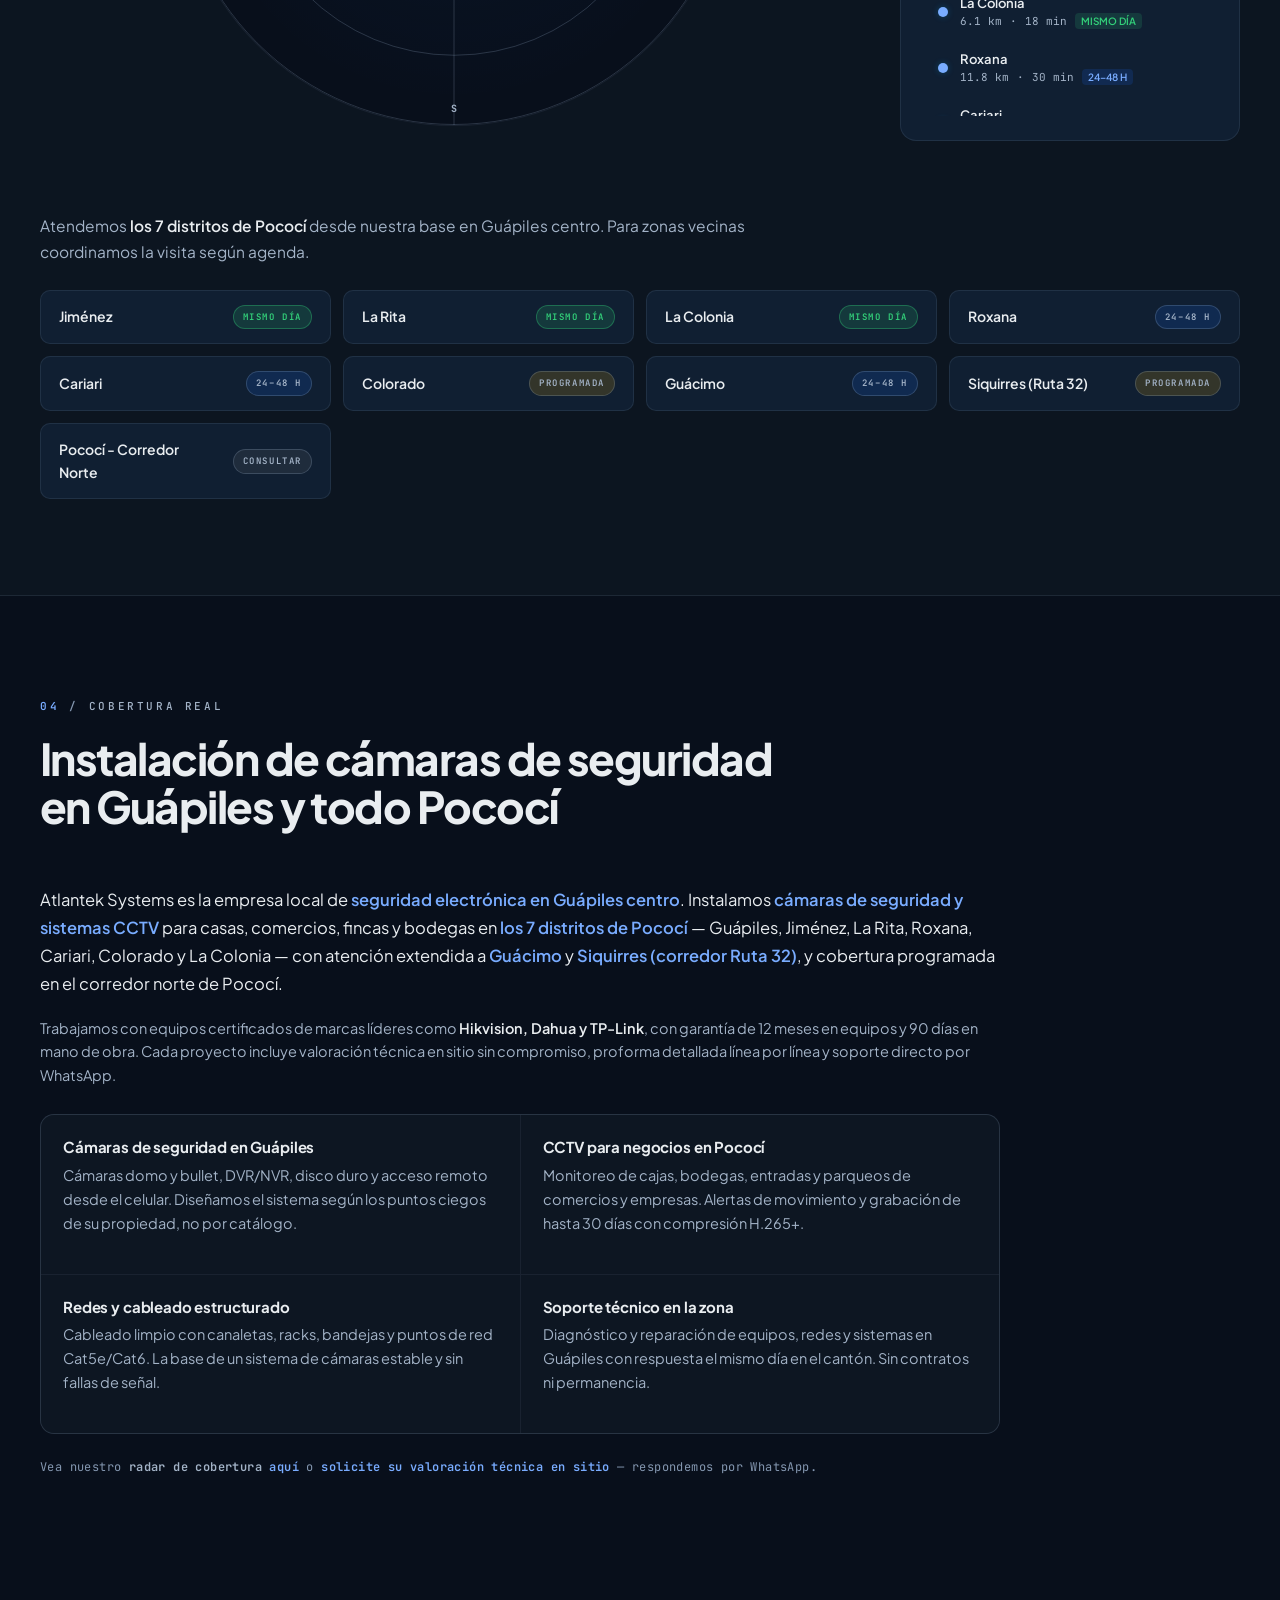
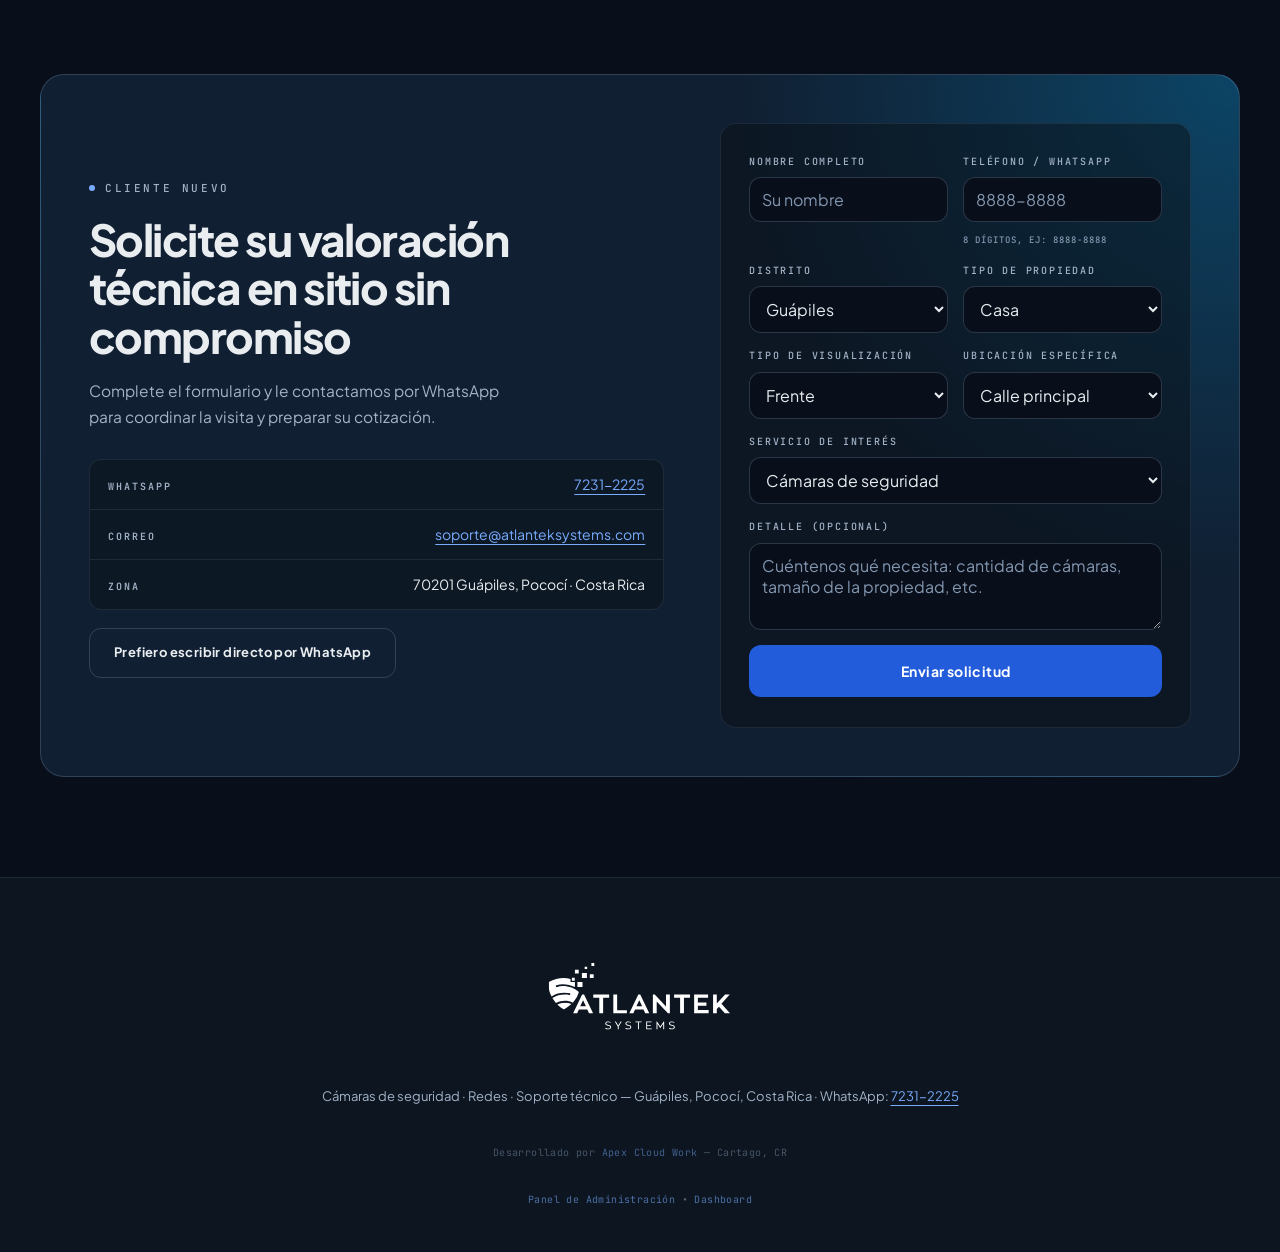
==== commit 7c5ce62a: "style: refine landing layout contrast and mobile navigation" ====
--- a/index.html
+++ b/index.html
@@ -115,7 +115,7 @@
       <a href="https://wa.me/50672312225?text=Hola%20Atlantek%2C%20quiero%20una%20valoraci%C3%B3n%20t%C3%A9cnica%20en%20sitio"
          class="btn btn--navy nav__cta" target="_blank" rel="noopener">Solicitar cotización</a>
 
-      <button class="nav__burger" id="nav-burger" aria-label="Abrir menú">
+      <button class="nav__burger" id="nav-burger" aria-label="Abrir menú" aria-controls="nav-links" aria-expanded="false">
         <span></span><span></span><span></span>
       </button>
     </div>
@@ -142,7 +142,7 @@
             <svg width="18" height="18" viewBox="0 0 24 24" fill="currentColor" aria-hidden="true"><path d="M17.472 14.382c-.297-.149-1.758-.867-2.03-.967-.273-.099-.471-.148-.67.15-.197.297-.767.966-.94 1.164-.173.199-.347.223-.644.075-.297-.15-1.255-.463-2.39-1.475-.883-.788-1.48-1.761-1.653-2.059-.173-.297-.018-.458.13-.606.134-.133.298-.347.446-.52.149-.174.198-.298.298-.497.099-.198.05-.371-.025-.52-.075-.149-.669-1.612-.916-2.207-.242-.579-.487-.5-.669-.51-.173-.008-.371-.01-.57-.01-.198 0-.52.074-.792.372-.272.297-1.04 1.016-1.04 2.479 0 1.462 1.065 2.875 1.213 3.074.149.198 2.096 3.2 5.077 4.487.709.306 1.262.489 1.694.625.712.227 1.36.195 1.871.118.571-.085 1.758-.719 2.006-1.413.248-.694.248-1.289.173-1.413-.074-.124-.272-.198-.57-.347m-5.421 7.403h-.004a9.87 9.87 0 01-5.031-1.378l-.361-.214-3.741.982.998-3.648-.235-.374a9.86 9.86 0 01-1.51-5.26c.001-5.45 4.436-9.884 9.888-9.884 2.64 0 5.122 1.03 6.988 2.898a9.825 9.825 0 012.893 6.994c-.003 5.45-4.437 9.884-9.885 9.884m8.413-18.297A11.815 11.815 0 0012.05 0C5.495 0 .16 5.335.157 11.892c0 2.096.547 4.142 1.588 5.945L.057 24l6.305-1.654a11.882 11.882 0 005.683 1.448h.005c6.554 0 11.89-5.335 11.893-11.893a11.821 11.821 0 00-3.48-8.413z"/></svg>
             Solicitar valoración
           </a>
-          <a href="#contacto" class="btn btn--lg">Ver formulario</a>
+          <a href="#contacto" class="btn btn--ghost btn--lg">Ver formulario <span aria-hidden="true">↗</span></a>
         </div>
 
         <div class="hero__trust">
--- a/assets/css/style.css
+++ b/assets/css/style.css
@@ -1,24 +1,26 @@
 /* ═══════════════════════════════════════════════════════════════
-   Atlantek · Landing pública — style.css · v4 "Control Room"
-   Mismo sistema visual que dashboard.css (negro/rojo) · Fraunces + Courier Prime · Mobile-first
+   Atlantek · Landing pública — style.css · v5 "Control Room"
+   Azul marino / azul eléctrico · Plus Jakarta Sans + JetBrains Mono
    ═══════════════════════════════════════════════════════════════ */
 
 :root {
   --navy:       #0a2540;
-  --navy-light: #1a6aff;
+  --navy-light: #79acff;
+  --action:     #225cdb;
+  --action-hover: #194fc6;
   --navy-dark:  #061828;
   --navy-glow:  rgba(0, 180, 255, .25);
   --rec:        #1a6aff;
 
-  --bg:     #0a1628;
-  --bg2:    #0d1d30;
-  --card:   #122338;
-  --line:   rgba(255, 255, 255, .06);
-  --line-2: rgba(255, 255, 255, .11);
+  --bg:     #080f1b;
+  --bg2:    #0c1726;
+  --card:   #101f32;
+  --line:   rgba(180, 205, 235, .10);
+  --line-2: rgba(180, 205, 235, .20);
 
   --ink:    #E9EDF0;
-  --muted:  #8E9AA4;
-  --faint:  #5C6870;
+  --muted:  #a3b3c7;
+  --faint:  #8497b0;
   --green:  #33D17A;
 
   --font: "Plus Jakarta Sans", -apple-system, BlinkMacSystemFont, "Segoe UI", Roboto, sans-serif;
@@ -69,9 +71,7 @@
 body {
   font-family: var(--font);
   color: var(--ink);
-  background:
-    linear-gradient(rgba(10, 22, 40, .78), rgba(6, 24, 40, .86)),
-    url('../img/back.jpg') center / cover fixed no-repeat;
+  background: var(--bg);
   background-color: var(--bg);
   line-height: 1.65;
   font-size: 15px;
@@ -91,8 +91,8 @@
 
 h1, h2, h3 { line-height: 1.1; letter-spacing: -0.025em; }
 
-h1 { font-size: clamp(36px, 5.6vw, 60px); font-weight: 800; letter-spacing: -0.03em; }
-h2 { font-size: clamp(26px, 3.6vw, 40px); font-weight: 750; letter-spacing: -0.025em; }
+h1 { font-size: clamp(36px, 4.3vw, 58px); font-weight: 800; letter-spacing: -0.045em; }
+h2 { font-size: clamp(28px, 3.6vw, 44px); font-weight: 750; letter-spacing: -0.035em; text-wrap: balance; }
 h3 { font-size: 17px;  font-weight: 700; letter-spacing: -0.01em; }
 
 h1 em { font-style: normal; color: var(--navy-light); }
@@ -129,7 +129,7 @@
   display: inline-block;
   flex-shrink: 0;
 }
-.dot--navy  { background: var(--navy); animation: pulse 1.6s infinite; }
+.dot--navy  { background: var(--navy-light); animation: pulse 1.6s infinite; }
 .dot--green { background: var(--green); box-shadow: 0 0 8px rgba(51, 209, 122, .7); }
 
 @keyframes pulse {
@@ -158,12 +158,12 @@
 .btn:active { transform: translateY(1px); }
 
 .btn--navy {
-  background: var(--navy);
-  color: var(--ink);
+  background: var(--action);
+  color: #fff;
   box-shadow: 0 0 0 0 var(--navy-glow);
 }
 .btn--navy:hover {
-  background: var(--navy-light);
+  background: var(--action-hover);
   box-shadow: 0 6px 28px -6px var(--navy-glow);
 }
 
@@ -214,7 +214,7 @@
   display: grid;
   grid-template-columns: 1fr auto 1fr;
   align-items: center;
-  height: 96px;
+  height: 88px;
 }
 
 .logo {
@@ -277,7 +277,7 @@
   position: relative;
   overflow: hidden;
   border-bottom: 1px solid var(--line);
-  background: transparent;
+  background: radial-gradient(ellipse at 90% 30%, #112b48 0, transparent 65%), var(--bg);
 }
 
 .hero__grid-bg {
@@ -306,10 +306,10 @@
 .hero__inner {
   position: relative;
   display: grid;
-  grid-template-columns: 1.1fr .9fr;
-  gap: 64px;
-  align-items: center;
-  padding: 80px 0 88px;
+  grid-template-columns: 1.1fr 1fr;
+  gap: 56px;
+  align-items: center;
+  padding: 88px 0 80px;
 }
 
 .hero__copy p {
@@ -330,8 +330,10 @@
 .hero__stats {
   display: grid;
   grid-template-columns: repeat(3, 1fr);
-  gap: 24px;
-  margin-top: 52px;
+  gap: 18px;
+  margin-top: 32px;
+  border-top: 1px solid var(--line-2);
+  padding-top: 24px;
   max-width: 520px;
 }
 
@@ -349,7 +351,7 @@
 .hero__stats dd {
   font-family: var(--mono);
   font-size: 10px;
-  letter-spacing: 1.6px;
+  letter-spacing: .6px;
   text-transform: uppercase;
   color: var(--muted);
   margin-top: 6px;
@@ -366,10 +368,10 @@
 .cam-card {
   position: relative;
   background: #0c1520;
-  border: 10px solid #1d2d3d;
-  border-radius: 22px;
-  padding: 14px;
-  box-shadow: 0 30px 70px rgba(0, 0, 0, .5), inset 0 0 0 1px var(--navy-glow);
+  border: 1px solid #34506c;
+  border-radius: 18px;
+  padding: 18px;
+  box-shadow: 0 30px 70px rgba(0, 0, 0, .35), 0 0 0 6px rgba(121, 172, 255, .035);
 }
 
 /* Esquinas HUD sobre la pantalla de la camara */
@@ -442,11 +444,12 @@
   position: relative;
   overflow: hidden;
   border: 1px solid var(--line);
+  border-radius: 8px;
 }
 
 .cam-card__screen img {
   width: 100%;
-  aspect-ratio: 16 / 9;
+  aspect-ratio: 4 / 3;
   object-fit: cover;
   filter: contrast(1.08) brightness(1.02);
 }
@@ -553,7 +556,8 @@
 .cam-specs {
   list-style: none;
   border: 1px solid var(--line);
-  border-top: 0;
+  margin-top: 16px;
+  border-radius: 12px;
   background: rgba(13, 22, 34, .92);
 }
 
@@ -611,7 +615,7 @@
   display: flex;
   align-items: center;
   justify-content: center;
-  opacity: .55;
+  opacity: .8;
   transition: opacity .3s;
 }
 
@@ -631,7 +635,7 @@
 
 /* ═══════════ SECCIONES ═══════════ */
 
-.section { padding: 100px 0; scroll-margin-top: 96px; }
+.section { padding: 96px 0; scroll-margin-top: 88px; }
 
 .section--panel {
   background: rgba(13, 22, 34, .88);
@@ -646,18 +650,19 @@
 .services {
   display: grid;
   grid-template-columns: repeat(3, 1fr);
-  gap: 1px;
-  background: var(--line);
-  border: 1px solid var(--line);
+  gap: 18px;
 }
 
 .service {
   position: relative;
-  background: rgba(9, 18, 30, .72);
-  padding: 34px 28px 30px;
-  transition: background .2s;
-}
-.service:hover { background: var(--card); }
+  background: var(--bg2);
+  border: 1px solid var(--line);
+  border-radius: 16px;
+  overflow: hidden;
+  padding: 32px;
+  transition: background .2s, border-color .2s;
+}
+.service:hover { background: var(--card); border-color: #34506c; }
 
 .service::before {
   content: "";
@@ -666,7 +671,7 @@
   left: 0;
   width: 0;
   height: 2px;
-  background: var(--navy);
+  background: var(--navy-light);
   transition: width .3s ease;
 }
 .service:hover::before { width: 100%; }
@@ -682,8 +687,12 @@
 }
 
 .service__icon {
-  width: 30px;
-  height: 30px;
+  width: 52px;
+  height: 52px;
+  padding: 12px;
+  background: rgba(121, 172, 255, .08);
+  border: 1px solid rgba(121, 172, 255, .16);
+  border-radius: 12px;
   color: var(--navy-light);
   margin-bottom: 20px;
   object-fit: contain;
@@ -692,7 +701,7 @@
 .service h3 { margin-bottom: 10px; }
 
 .service p {
-  font-size: 13.5px;
+  font-size: 14px;
   color: var(--muted);
 }
 
@@ -812,7 +821,7 @@
   left: 0;
   width: 42px;
   height: 2px;
-  background: var(--navy);
+  background: var(--navy-light);
 }
 
 .step__num {
@@ -842,10 +851,11 @@
   gap: 56px;
   align-items: center;
   border: 1px solid var(--line-2);
+  border-radius: 24px;
   background:
     radial-gradient(ellipse 70% 120% at 100% 0%, var(--navy-glow), transparent 60%),
     var(--card);
-  padding: 64px 60px;
+  padding: 48px;
 }
 
 .cta__copy p {
@@ -1010,7 +1020,7 @@
   border: none;
   display: grid;
   place-items: center;
-  background: var(--navy-light);
+  background: var(--action);
   color: #fff;
   cursor: pointer;
   box-shadow: 0 8px 24px rgba(0, 0, 0, .45), 0 0 0 0 rgba(26, 106, 255, .4);
@@ -1123,7 +1133,7 @@
 }
 .chat-msg--user {
   align-self: flex-end;
-  background: var(--navy-light);
+  background: var(--action);
   color: #fff;
   border-bottom-right-radius: 4px;
 }
@@ -1261,7 +1271,7 @@
 
   .nav__links {
     position: absolute;
-    top: 80px;
+    top: 100%;
     left: 0;
     right: 0;
     flex-direction: column;
@@ -1647,6 +1657,11 @@
 .radar__panel-targets::-webkit-scrollbar-thumb { border-width: 1px; }
 .radar__panel-target {
   display: flex;
+  width: 100%;
+  background: transparent;
+  color: var(--ink);
+  font-family: var(--font);
+  text-align: left;
   align-items: center;
   gap: 12px;
   padding: 10px 12px;
@@ -1838,7 +1853,7 @@
   border-radius: var(--radius);
   color: var(--ink);
   font-family: var(--font);
-  font-size: 14px;
+  font-size: 16px;
   padding: 11px 12px;
   outline: none;
   width: 100%;
@@ -2089,4 +2104,60 @@
 }
 .brands__inner {
   overflow: hidden;
-}+}
+
+/* Ajustes de composición compartidos y adaptación móvil. */
+.hero__copy, .hero__visual, .cta__copy, .lead-form { min-width: 0; }
+.hero__visual { width: 100%; }
+.hero__trust { gap: 10px 20px; }
+.hero__trust-item { font-weight: 500; color: var(--muted); }
+.hero__stats div:first-child { padding-left: 0; border-left: 0; }
+.hero .kicker { letter-spacing: 1.8px; font-size: 10px; }
+.cam-card__hud { font-size: 8px; letter-spacing: .3px; }
+.lead-form { border-radius: 16px; }
+.lead-form label { color: var(--muted); }
+.cta { scroll-margin-top: 88px; }
+.cta__data { border-radius: 12px; }
+.cta__data a, .footer a:not(.logo) { color: var(--navy-light); text-underline-offset: 4px; }
+.seo-local { max-width: 960px; }
+.seo-local__grid { border-radius: 14px; overflow: hidden; }
+#proceso { background: var(--bg2); border-block: 1px solid var(--line); }
+.coverage__list li { padding: 14px 18px; }
+
+@media (max-width: 1000px) {
+  .hero__inner { gap: 40px; }
+  .hero__copy { max-width: 680px; }
+  .hero__visual { max-width: 680px; margin: 0; }
+  .cam-card__screen img { aspect-ratio: 16 / 9; }
+}
+
+@media (max-width: 680px) {
+  .container { width: calc(100% - 36px); }
+  .nav__inner { height: 76px; }
+  .hero__inner { padding: 44px 0 48px; gap: 32px; }
+  .hero h1 { font-size: clamp(32px, 9.6vw, 48px); }
+  .hero__copy p { font-size: 15px; margin-top: 18px; }
+  .hero__ctas { margin-top: 24px; gap: 10px; }
+  .hero__trust { margin-top: 20px; gap: 10px; }
+  .hero__stats { grid-template-columns: repeat(3, minmax(0, 1fr)); gap: 10px; margin-top: 24px; }
+  .hero__stats div { padding-left: 10px; }
+  .hero__stats dt { font-size: 17px; }
+  .hero__stats dd { font-family: var(--font); font-size: 11px; letter-spacing: 0; text-transform: none; }
+  .cam-card { padding: 12px; border-radius: 14px; }
+  .cam-card__top, .cam-card__bottom { font-size: 9px; letter-spacing: .4px; }
+  .cam-card__hud span:nth-child(3) { display: none; }
+  .cam-specs b { letter-spacing: .6px; }
+  .cam-specs li { font-size: 11px; gap: 10px; padding: 12px; }
+  .section { scroll-margin-top: 76px; }
+  .section__head { margin-bottom: 32px; }
+  .services { gap: 12px; }
+  .service { padding: 26px; }
+  .steps { gap: 28px; }
+  .cta { scroll-margin-top: 76px; }
+  .cta__panel { padding: 26px 18px; border-radius: 18px; }
+  .lead-form { padding: 20px 14px; }
+  .fab-form { right: 70px; bottom: calc(14px + env(safe-area-inset-bottom)); }
+  .chat-fab { right: 126px; bottom: calc(14px + env(safe-area-inset-bottom)); }
+  .chat-panel { bottom: calc(76px + env(safe-area-inset-bottom)); max-height: calc(100dvh - 100px - env(safe-area-inset-bottom)); }
+  .footer { padding-bottom: calc(90px + env(safe-area-inset-bottom)); }
+}
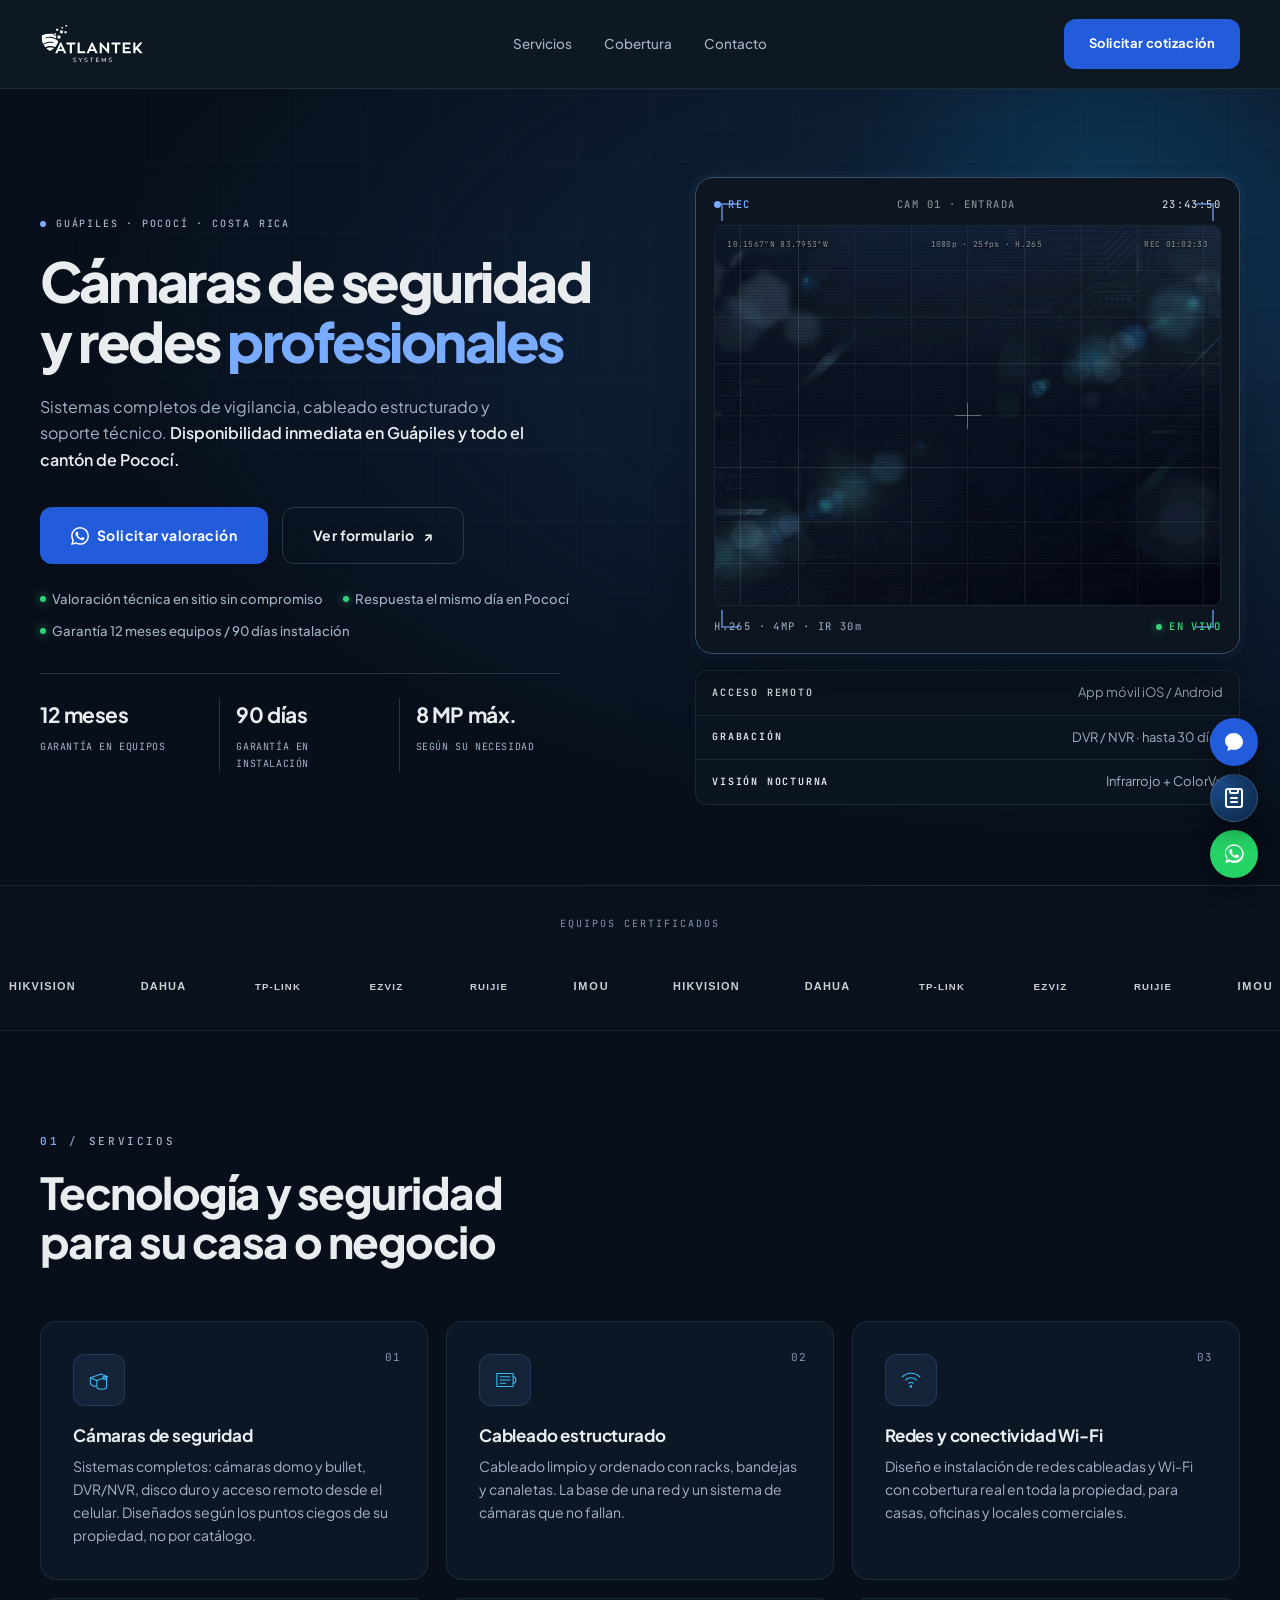
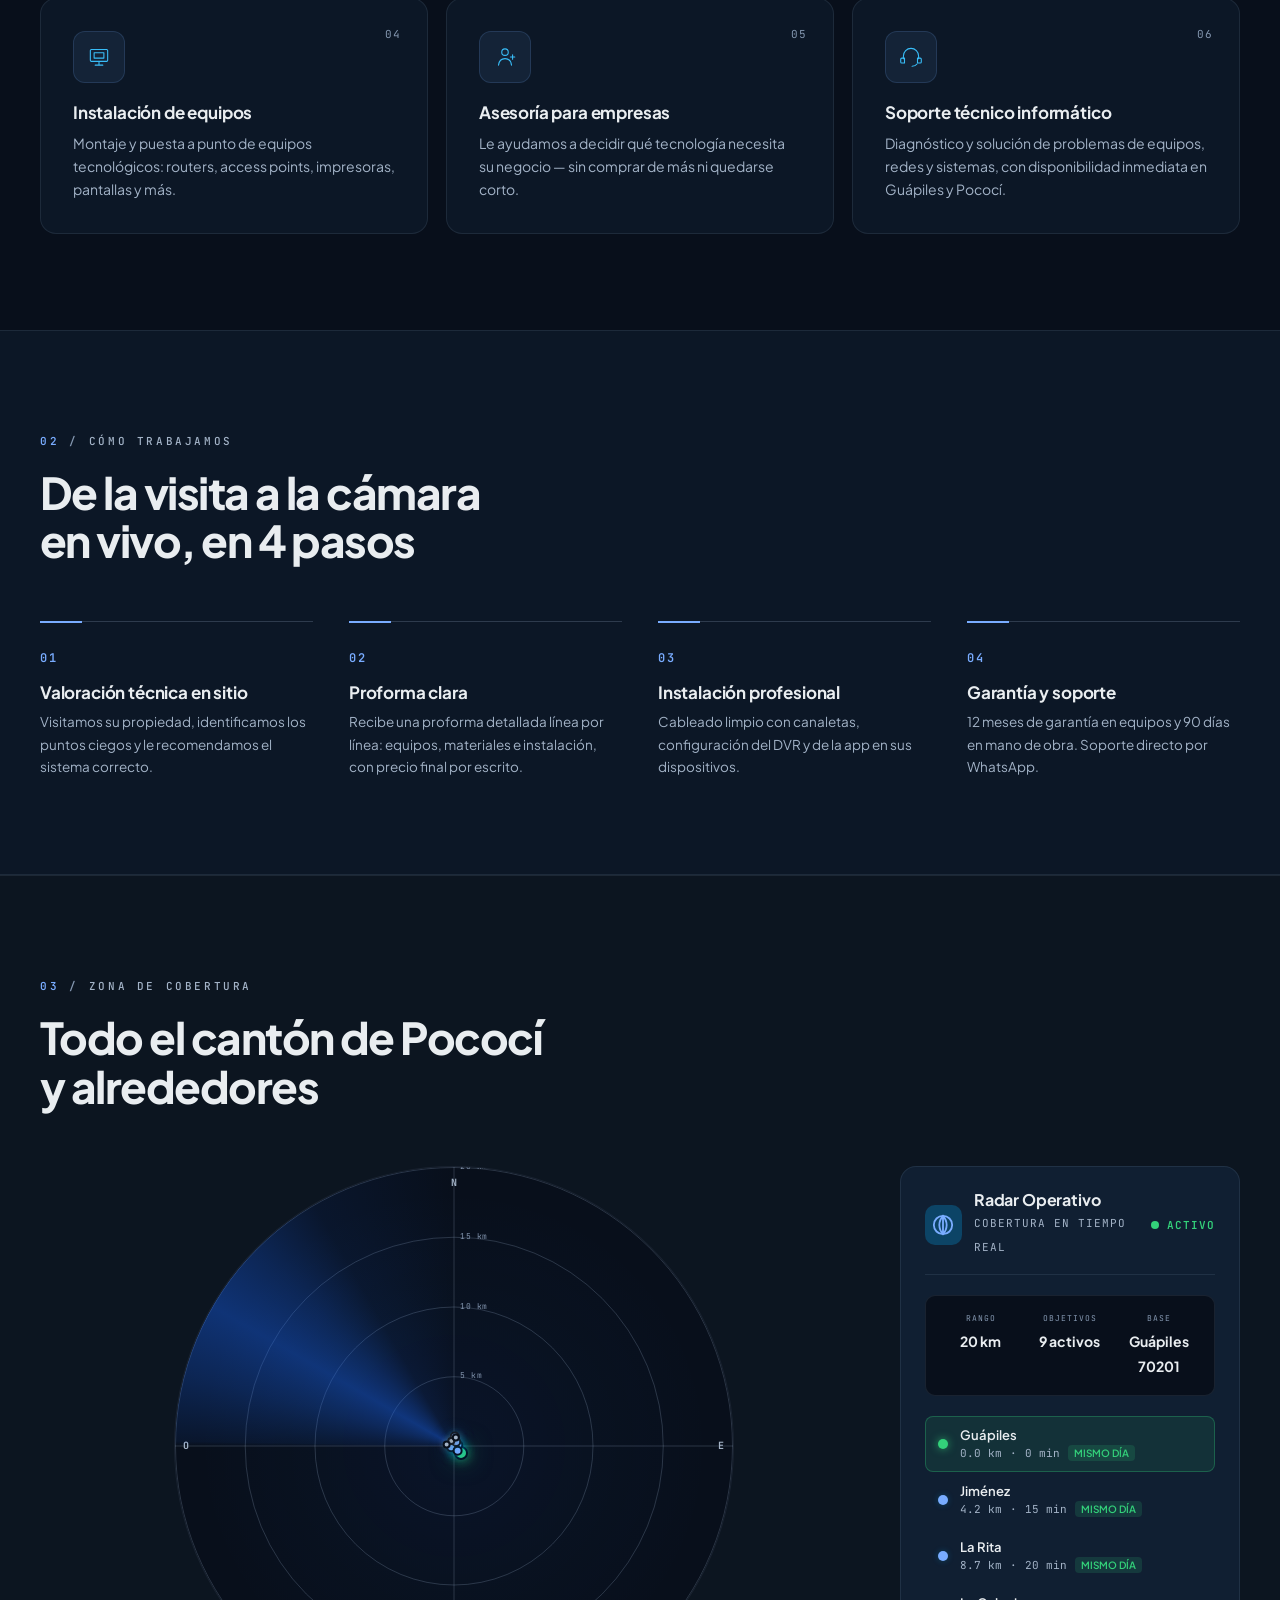
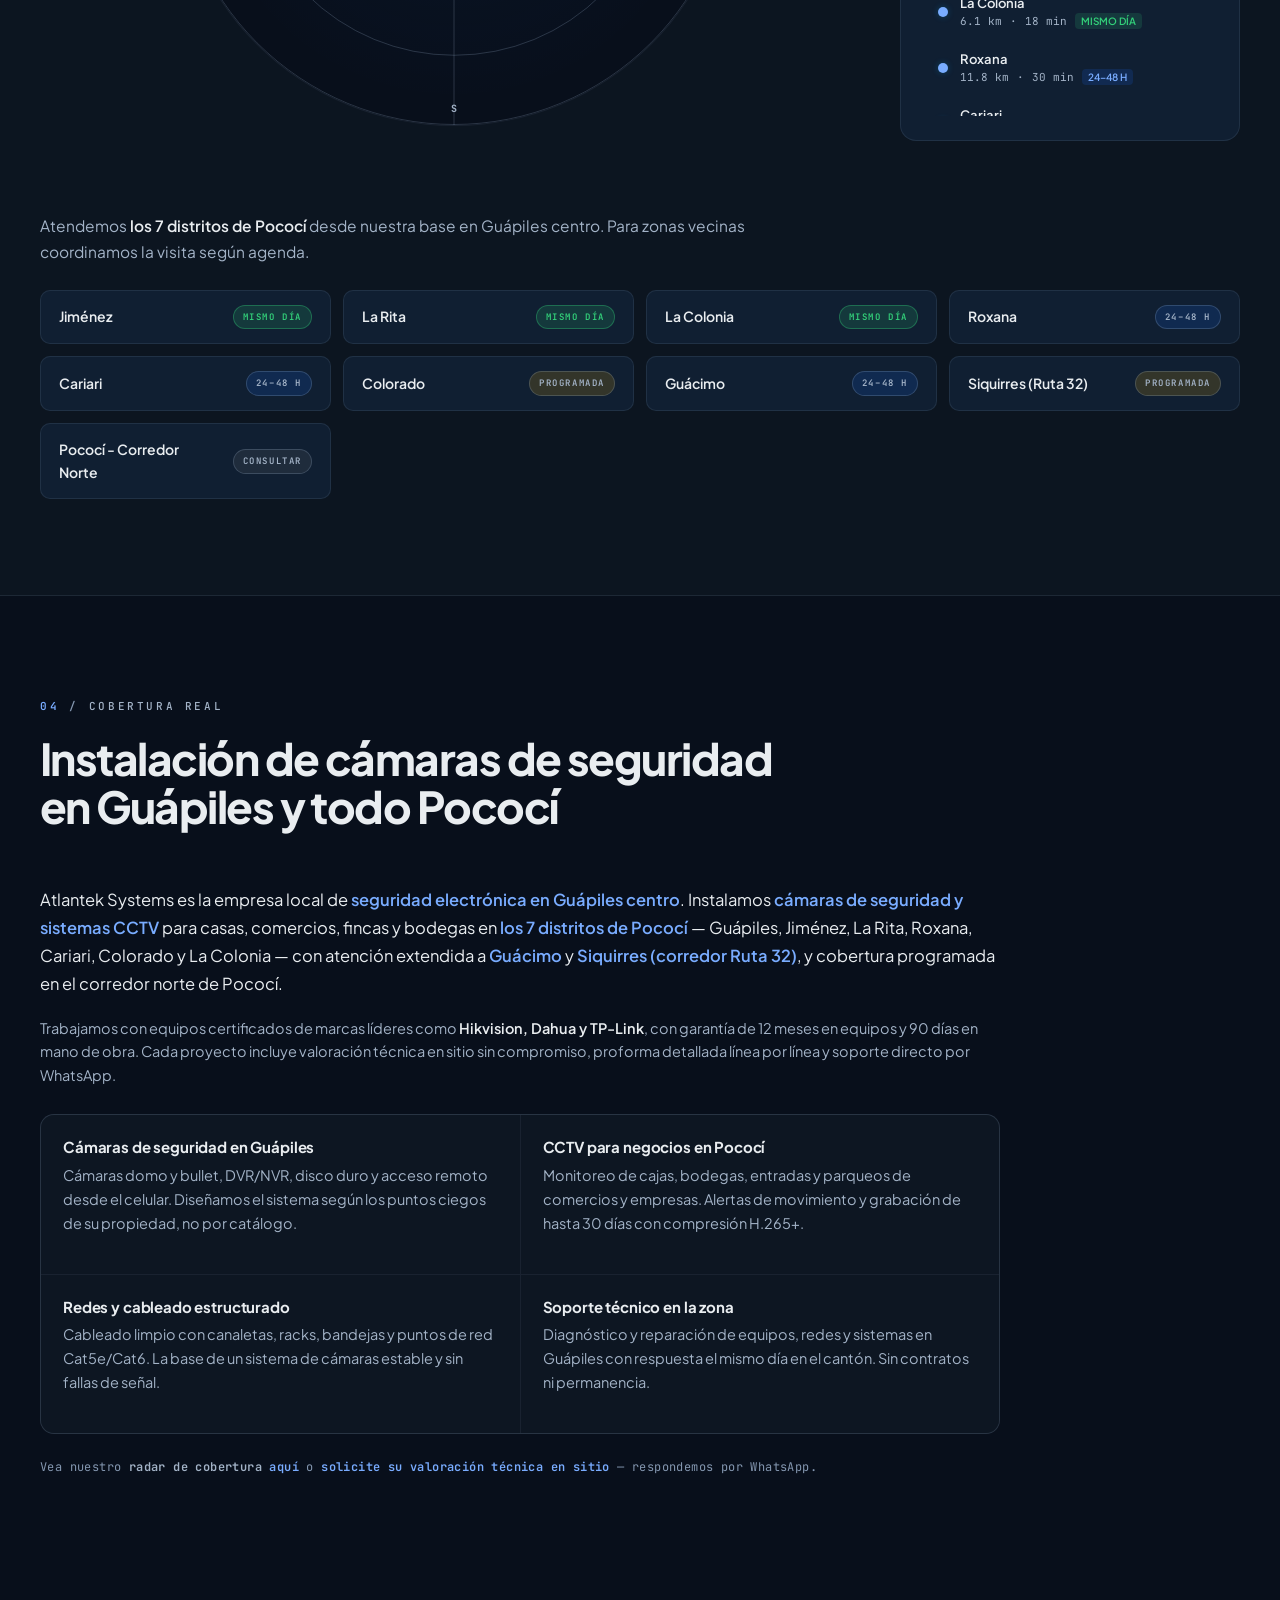
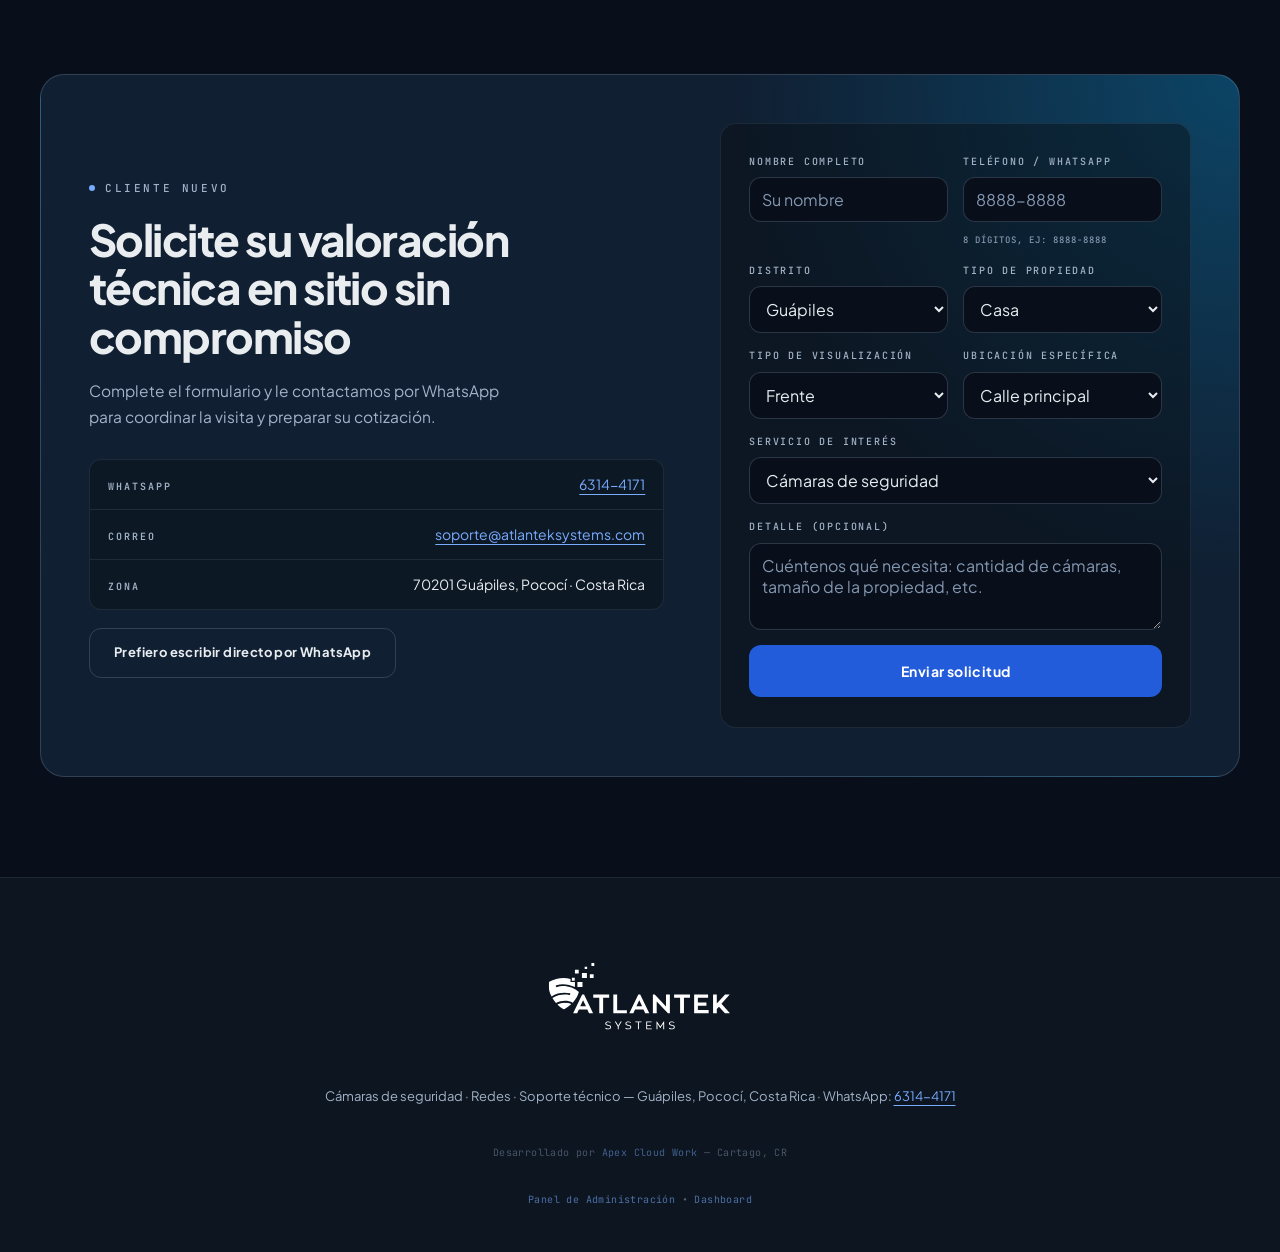
==== commit 2c962d0f: "fix: protect lead form and harden public site" ====
--- a/index.html
+++ b/index.html
@@ -34,7 +34,7 @@
         "alternateName": "Atlantek Guápiles",
         "description": "Instalación de cámaras de seguridad y CCTV, cableado estructurado, redes Wi-Fi y soporte técnico en Guápiles, Pococí, Costa Rica. Valoración técnica en sitio.",
         "url": "https://atlanteksystems.com/",
-        "telephone": "+50672312225",
+        "telephone": "+50663144171",
         "email": "soporte@atlanteksystems.com",
         "image": "https://atlanteksystems.com/assets/img/back.jpg",
         "priceRange": "$$",
@@ -79,7 +79,7 @@
           ]
         },
         "sameAs": [
-          "https://wa.me/50672312225",
+          "https://wa.me/50663144171",
           "https://atlanteksystems.com/"
         ]
       },
@@ -108,11 +108,11 @@
         <a href="#servicios">Servicios</a>
         <a href="#cobertura">Cobertura</a>
         <a href="#contacto">Contacto</a>
-        <a href="https://wa.me/50672312225?text=Hola%20Atlantek%2C%20quiero%20una%20valoraci%C3%B3n%20t%C3%A9cnica%20en%20sitio"
+        <a href="https://wa.me/50663144171?text=Hola%20Atlantek%2C%20quiero%20una%20valoraci%C3%B3n%20t%C3%A9cnica%20en%20sitio"
            class="btn btn--navy nav__mobile-cta" target="_blank" rel="noopener">Solicitar cotización</a>
       </nav>
 
-      <a href="https://wa.me/50672312225?text=Hola%20Atlantek%2C%20quiero%20una%20valoraci%C3%B3n%20t%C3%A9cnica%20en%20sitio"
+      <a href="https://wa.me/50663144171?text=Hola%20Atlantek%2C%20quiero%20una%20valoraci%C3%B3n%20t%C3%A9cnica%20en%20sitio"
          class="btn btn--navy nav__cta" target="_blank" rel="noopener">Solicitar cotización</a>
 
       <button class="nav__burger" id="nav-burger" aria-label="Abrir menú" aria-controls="nav-links" aria-expanded="false">
@@ -137,7 +137,7 @@
         </p>
 
         <div class="hero__ctas">
-          <a href="https://wa.me/50672312225?text=Hola%20Atlantek%2C%20quiero%20una%20valoraci%C3%B3n%20t%C3%A9cnica%20en%20sitio%20sin%20compromiso"
+          <a href="https://wa.me/50663144171?text=Hola%20Atlantek%2C%20quiero%20una%20valoraci%C3%B3n%20t%C3%A9cnica%20en%20sitio%20sin%20compromiso"
              class="btn btn--navy btn--lg" target="_blank" rel="noopener">
             <svg width="18" height="18" viewBox="0 0 24 24" fill="currentColor" aria-hidden="true"><path d="M17.472 14.382c-.297-.149-1.758-.867-2.03-.967-.273-.099-.471-.148-.67.15-.197.297-.767.966-.94 1.164-.173.199-.347.223-.644.075-.297-.15-1.255-.463-2.39-1.475-.883-.788-1.48-1.761-1.653-2.059-.173-.297-.018-.458.13-.606.134-.133.298-.347.446-.52.149-.174.198-.298.298-.497.099-.198.05-.371-.025-.52-.075-.149-.669-1.612-.916-2.207-.242-.579-.487-.5-.669-.51-.173-.008-.371-.01-.57-.01-.198 0-.52.074-.792.372-.272.297-1.04 1.016-1.04 2.479 0 1.462 1.065 2.875 1.213 3.074.149.198 2.096 3.2 5.077 4.487.709.306 1.262.489 1.694.625.712.227 1.36.195 1.871.118.571-.085 1.758-.719 2.006-1.413.248-.694.248-1.289.173-1.413-.074-.124-.272-.198-.57-.347m-5.421 7.403h-.004a9.87 9.87 0 01-5.031-1.378l-.361-.214-3.741.982.998-3.648-.235-.374a9.86 9.86 0 01-1.51-5.26c.001-5.45 4.436-9.884 9.888-9.884 2.64 0 5.122 1.03 6.988 2.898a9.825 9.825 0 012.893 6.994c-.003 5.45-4.437 9.884-9.885 9.884m8.413-18.297A11.815 11.815 0 0012.05 0C5.495 0 .16 5.335.157 11.892c0 2.096.547 4.142 1.588 5.945L.057 24l6.305-1.654a11.882 11.882 0 005.683 1.448h.005c6.554 0 11.89-5.335 11.893-11.893a11.821 11.821 0 00-3.48-8.413z"/></svg>
             Solicitar valoración
@@ -546,12 +546,12 @@
           <p>Complete el formulario y le contactamos por WhatsApp para coordinar la visita y preparar su cotización.</p>
 
           <ul class="cta__data">
-            <li><b>WhatsApp</b><a href="https://wa.me/50672312225" target="_blank" rel="noopener">7231-2225</a></li>
+            <li><b>WhatsApp</b><a href="https://wa.me/50663144171" target="_blank" rel="noopener">6314-4171</a></li>
             <li><b>Correo</b><a href="mailto:soporte@atlanteksystems.com">soporte@atlanteksystems.com</a></li>
             <li><b>Zona</b><span>70201 Guápiles, Pococí · Costa Rica</span></li>
           </ul>
 
-          <a href="https://wa.me/50672312225?text=Hola%20Atlantek%2C%20quiero%20una%20valoraci%C3%B3n%20t%C3%A9cnica%20en%20sitio%20sin%20compromiso"
+          <a href="https://wa.me/50663144171?text=Hola%20Atlantek%2C%20quiero%20una%20valoraci%C3%B3n%20t%C3%A9cnica%20en%20sitio%20sin%20compromiso"
              class="btn btn--ghost" target="_blank" rel="noopener">Prefiero escribir directo por WhatsApp</a>
         </div>
 
@@ -648,7 +648,7 @@
   <footer class="footer">
     <div class="container footer__inner">
       <div class="logo logo--footer"><img src="assets/img/logo-atlantek-white.svg" alt="Atlantek Systems" class="logo__img"></div>
-      <p>Cámaras de seguridad · Redes · Soporte técnico — Guápiles, Pococí, Costa Rica · WhatsApp: <a href="https://wa.me/50672312225" target="_blank" rel="noopener">7231-2225</a></p>
+      <p>Cámaras de seguridad · Redes · Soporte técnico — Guápiles, Pococí, Costa Rica · WhatsApp: <a href="https://wa.me/50663144171" target="_blank" rel="noopener">6314-4171</a></p>
       <p class="footer__credit">Desarrollado por <a href="https://apexcloudworkscompany.com" target="_blank" rel="noopener">Apex Cloud Work</a> — Cartago, CR</p>
       <p class="footer__admin"><a href="https://admin.atlanteksystems.com/admin" target="_blank" rel="noopener">Panel de Administración</a> &bull; <a href="https://admin.atlanteksystems.com/dashboard" target="_blank" rel="noopener">Dashboard</a></p>
     </div>
@@ -677,7 +677,7 @@
 
     <div class="chat-panel__chips" id="chat-chips" aria-label="Preguntas frecuentes"></div>
 
-    <a class="chat-panel__wa" href="https://wa.me/50672312225?text=Hola%20Atlantek%2C%20tengo%20una%20consulta"
+    <a class="chat-panel__wa" href="https://wa.me/50663144171?text=Hola%20Atlantek%2C%20tengo%20una%20consulta"
        target="_blank" rel="noopener">
       <svg width="15" height="15" viewBox="0 0 24 24" fill="currentColor" aria-hidden="true"><path d="M17.472 14.382c-.297-.149-1.758-.867-2.03-.967-.273-.099-.471-.148-.67.15-.197.297-.767.966-.94 1.164-.173.199-.347.223-.644.075-.297-.15-1.255-.463-2.39-1.475-.883-.788-1.48-1.761-1.653-2.059-.173-.297-.018-.458.13-.606.134-.133.298-.347.446-.52.149-.174.198-.298.298-.497.099-.198.05-.371-.025-.52-.075-.149-.669-1.612-.916-2.207-.242-.579-.487-.5-.669-.51-.173-.008-.371-.01-.57-.01-.198 0-.52.074-.792.372-.272.297-1.04 1.016-1.04 2.479 0 1.462 1.065 2.875 1.213 3.074.149.198 2.096 3.2 5.077 4.487.709.306 1.262.489 1.694.625.712.227 1.36.195 1.871.118.571-.085 1.758-.719 2.006-1.413.248-.694.248-1.289.173-1.413-.074-.124-.272-.198-.57-.347m-5.421 7.403h-.004a9.87 9.87 0 01-5.031-1.378l-.361-.214-3.741.982.998-3.648-.235-.374a9.86 9.86 0 01-1.51-5.26c.001-5.45 4.436-9.884 9.888-9.884 2.64 0 5.122 1.03 6.988 2.898a9.825 9.825 0 012.893 6.994c-.003 5.45-4.437 9.884-9.885 9.884m8.413-18.297A11.815 11.815 0 0012.05 0C5.495 0 .16 5.335.157 11.892c0 2.096.547 4.142 1.588 5.945L.057 24l6.305-1.654a11.882 11.882 0 005.683 1.448h.005c6.554 0 11.89-5.335 11.893-11.893a11.821 11.821 0 00-3.48-8.413z"/></svg>
       <span>Hablar con un asesor por WhatsApp</span>
@@ -685,7 +685,7 @@
   </div>
 
   <!-- ══════════ BOTONES FLOTANTES ══════════ -->
-  <a href="https://wa.me/50672312225?text=Hola%20Atlantek%2C%20quiero%20informaci%C3%B3n"
+  <a href="https://wa.me/50663144171?text=Hola%20Atlantek%2C%20quiero%20informaci%C3%B3n"
      class="wa-float" target="_blank" rel="noopener" aria-label="Cotizar por WhatsApp">
     <svg viewBox="0 0 32 32" aria-hidden="true">
       <path fill="currentColor" d="M16 3C9.4 3 4 8.3 4 14.9c0 2.6.8 5 2.3 7L4.5 28l6.3-1.7c1.9 1 4 1.6 6.2 1.6 6.6 0 12-5.3 12-11.9S22.6 3 16 3zm0 21.8c-2 0-3.9-.6-5.5-1.6l-.4-.2-3.7 1 1-3.6-.3-.4c-1.2-1.7-1.9-3.7-1.9-5.9C5.2 9.4 10 4.9 16 4.9s10.8 4.5 10.8 10-4.8 9.9-10.8 9.9zm5.6-7.3c-.3-.2-1.8-.9-2.1-1-.3-.1-.5-.2-.7.2s-.8 1-1 1.2c-.2.2-.4.2-.7.1-.3-.2-1.3-.5-2.4-1.5-.9-.8-1.5-1.8-1.7-2.1-.2-.3 0-.5.1-.6l.5-.6c.2-.2.2-.4.3-.6.1-.2 0-.4 0-.6-.1-.2-.7-1.7-1-2.3-.3-.6-.5-.5-.7-.5h-.6c-.2 0-.6.1-.9.4-.3.3-1.1 1.1-1.1 2.7s1.2 3.1 1.3 3.3c.2.2 2.3 3.6 5.6 4.9.8.3 1.4.5 1.9.7.8.2 1.5.2 2.1.1.6-.1 1.8-.7 2.1-1.5.3-.7.3-1.3.2-1.5-.1-.1-.3-.2-.6-.4z"/>
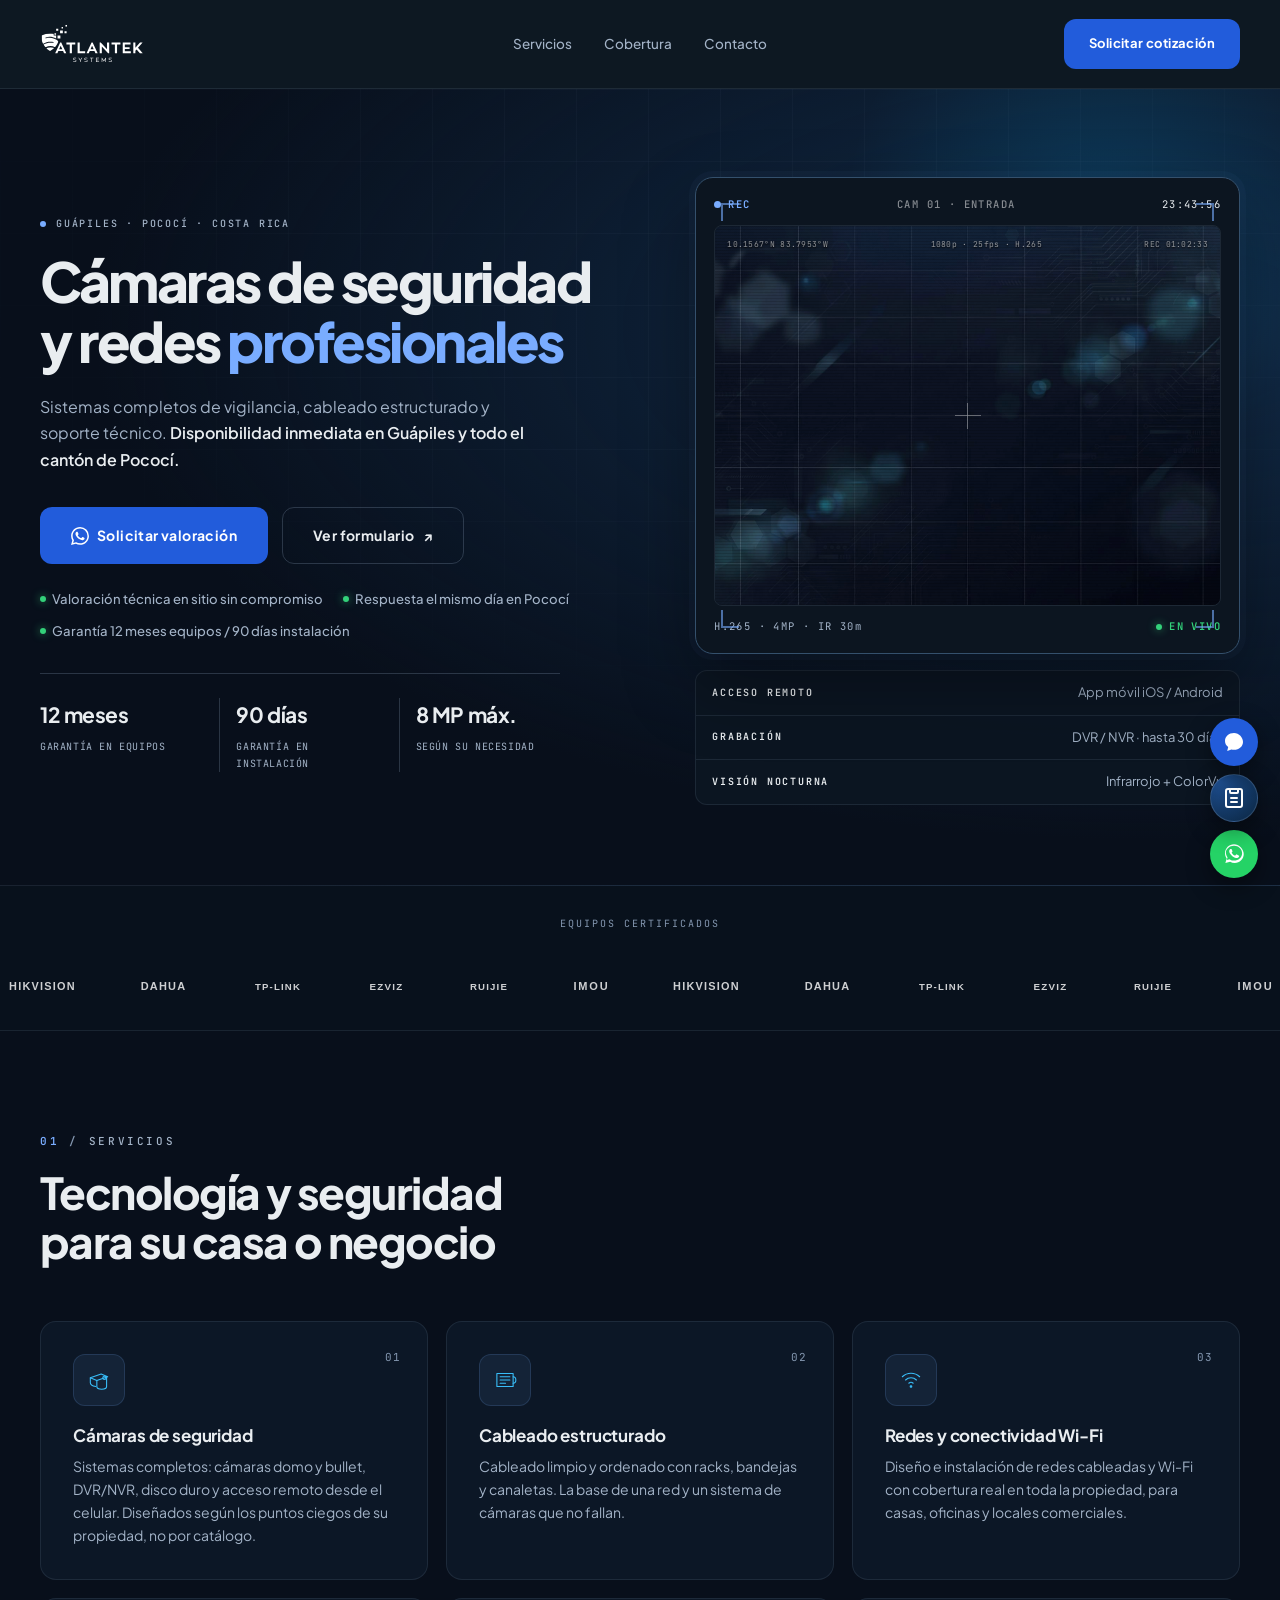
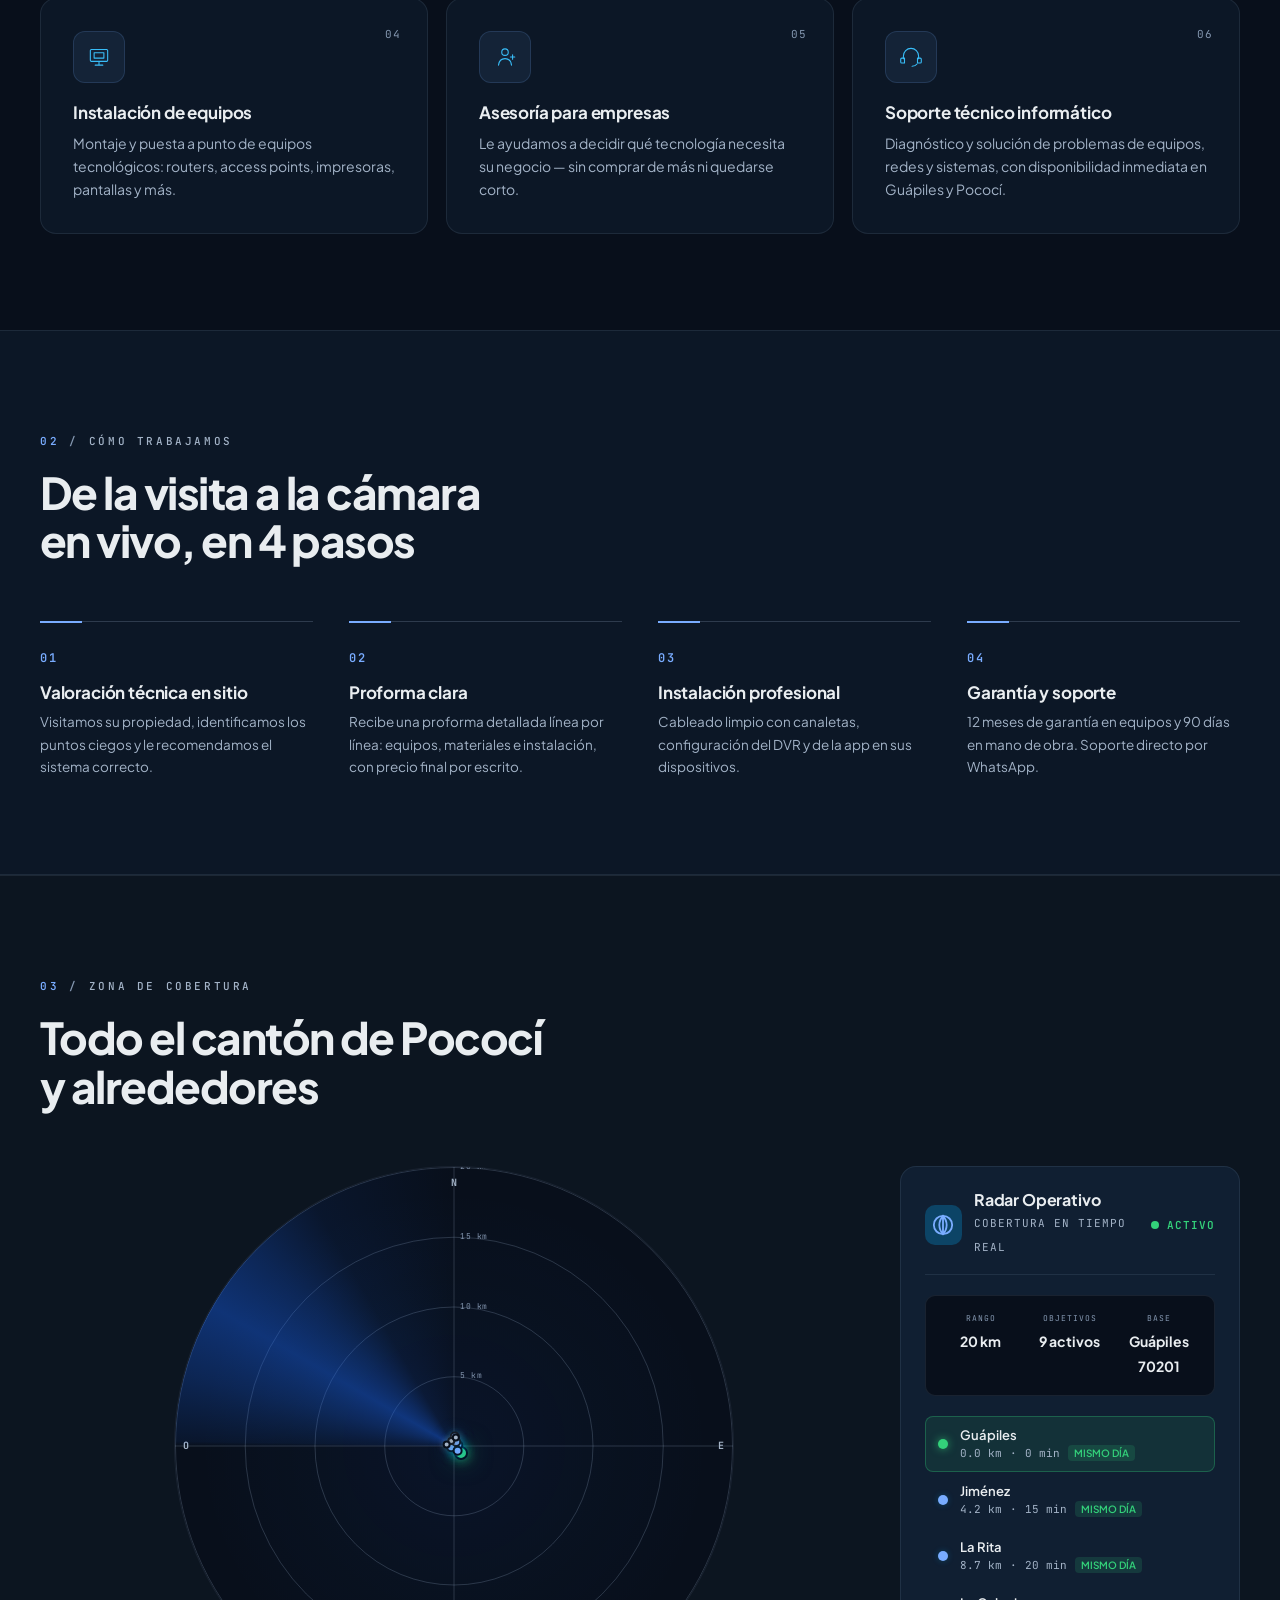
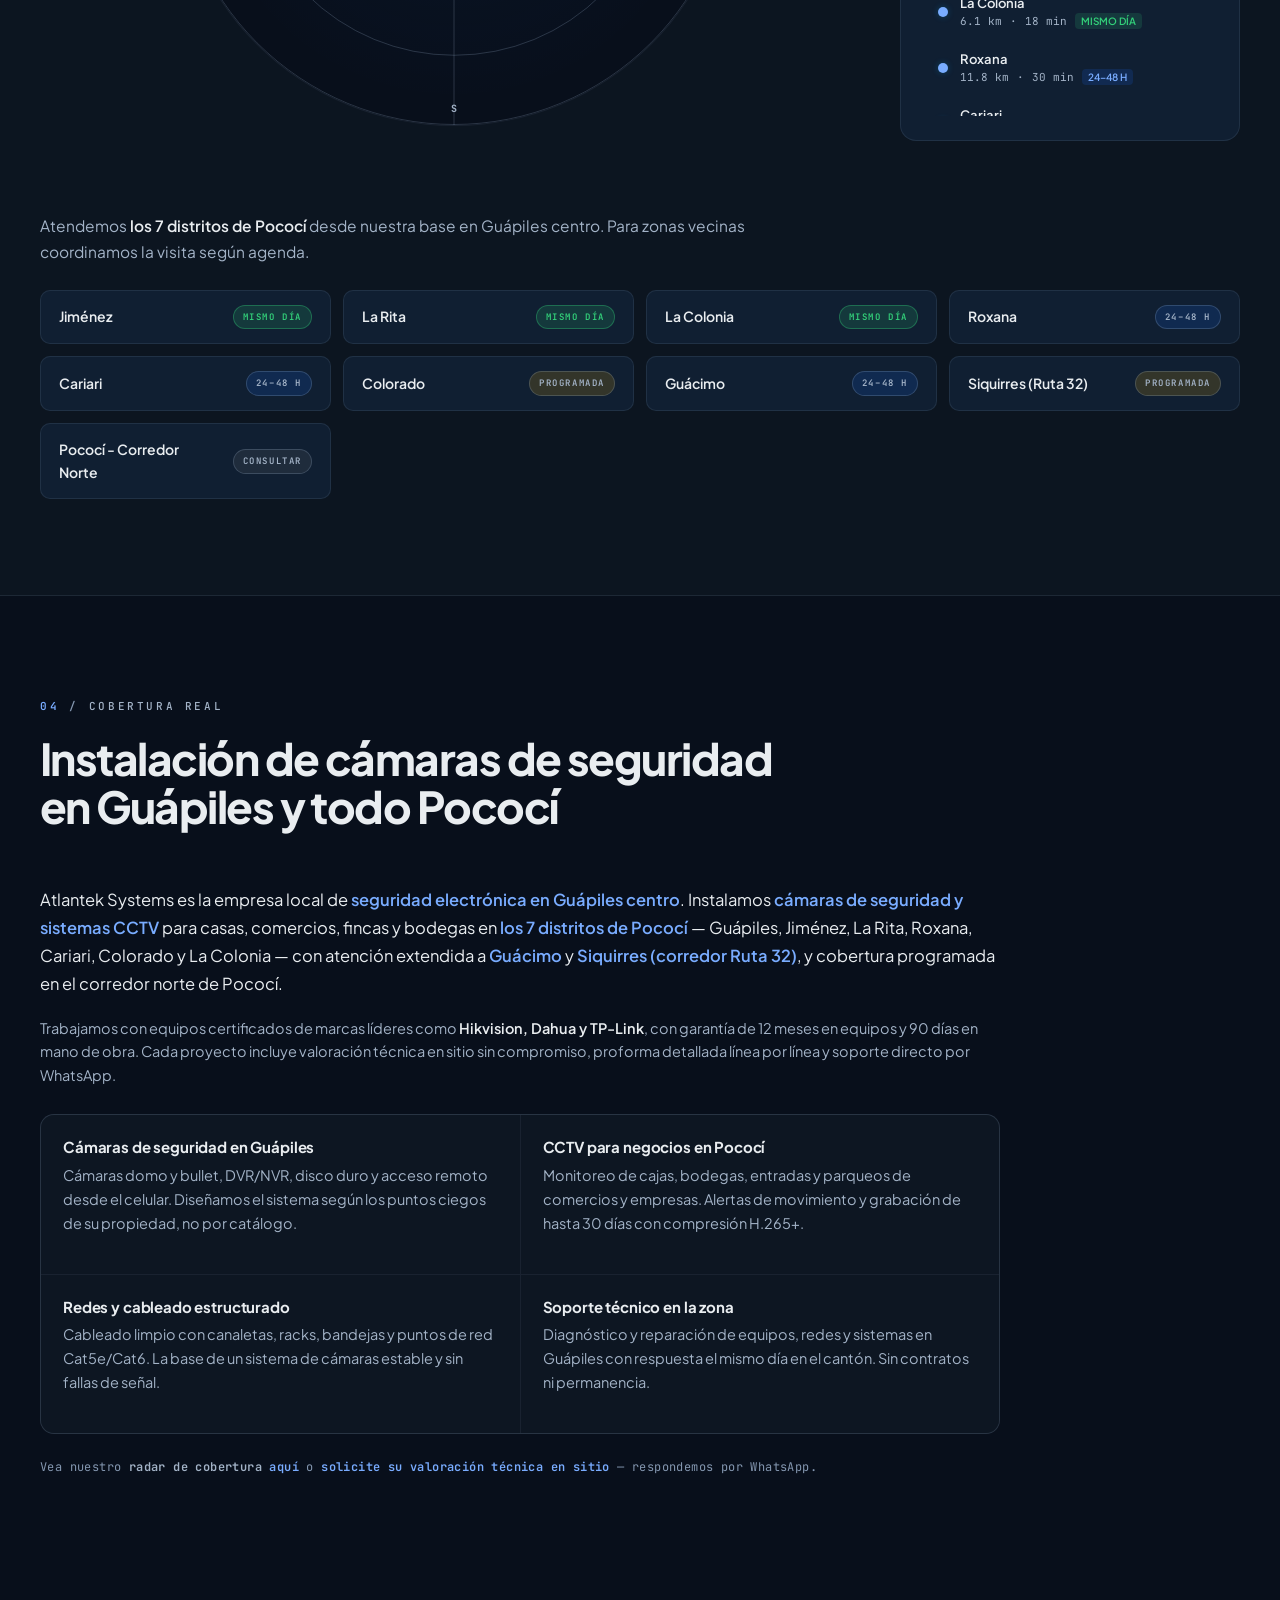
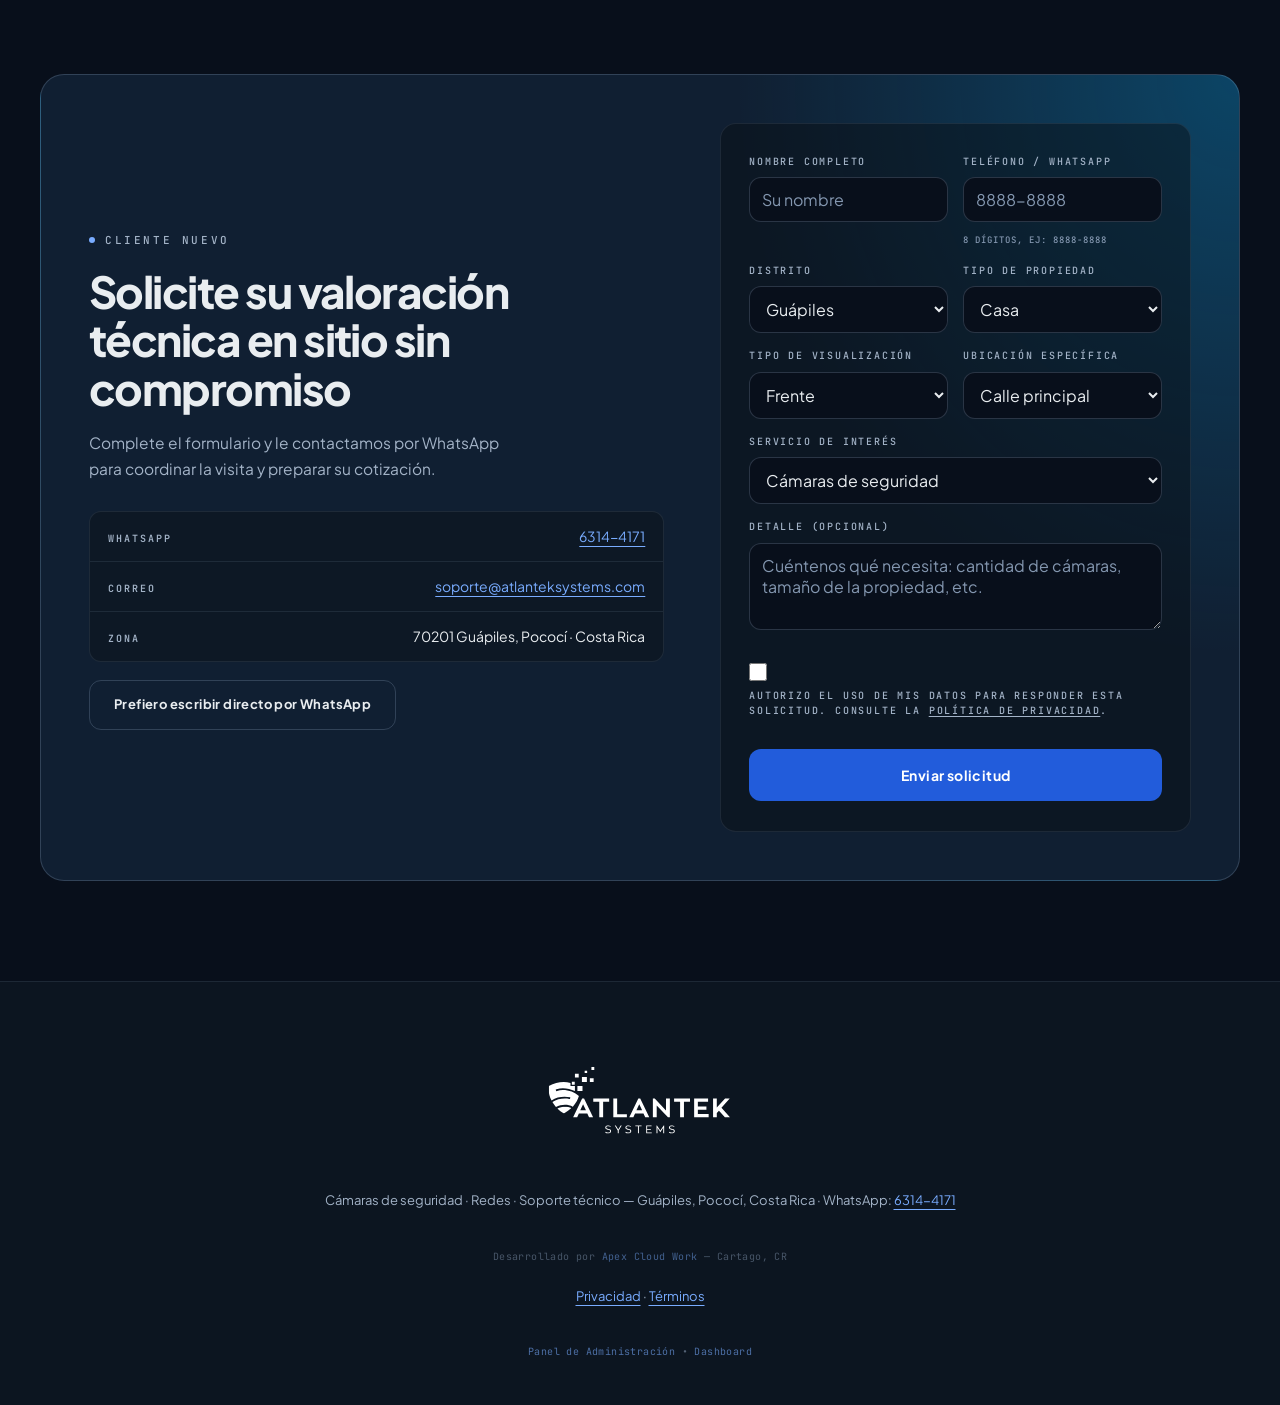
==== commit e77c41cc: "feat: publish privacy and service terms pages" ====
--- a/index.html
+++ b/index.html
@@ -634,6 +634,7 @@
           </label>
 
           <input type="text" name="website" class="lead-form__hp" tabindex="-1" autocomplete="off" aria-hidden="true">
+          <label class="lead-form__consent"><input type="checkbox" name="consent" required> <span>Autorizo el uso de mis datos para responder esta solicitud. Consulte la <a href="privacidad.html" target="_blank" rel="noopener">política de privacidad</a>.</span></label>
 
           <button type="submit" class="btn btn--navy btn--lg btn--full">Enviar solicitud</button>
           <p class="lead-form__status" id="lead-status" role="status" aria-live="polite" tabindex="-1"></p>
@@ -650,6 +651,7 @@
       <div class="logo logo--footer"><img src="assets/img/logo-atlantek-white.svg" alt="Atlantek Systems" class="logo__img"></div>
       <p>Cámaras de seguridad · Redes · Soporte técnico — Guápiles, Pococí, Costa Rica · WhatsApp: <a href="https://wa.me/50663144171" target="_blank" rel="noopener">6314-4171</a></p>
       <p class="footer__credit">Desarrollado por <a href="https://apexcloudworkscompany.com" target="_blank" rel="noopener">Apex Cloud Work</a> — Cartago, CR</p>
+      <p class="footer__legal"><a href="privacidad.html">Privacidad</a> · <a href="terminos.html">Términos</a></p>
       <p class="footer__admin"><a href="https://admin.atlanteksystems.com/admin" target="_blank" rel="noopener">Panel de Administración</a> &bull; <a href="https://admin.atlanteksystems.com/dashboard" target="_blank" rel="noopener">Dashboard</a></p>
     </div>
   </footer>
--- a/assets/css/style.css
+++ b/assets/css/style.css
@@ -2161,3 +2161,7 @@
   .chat-panel { bottom: calc(76px + env(safe-area-inset-bottom)); max-height: calc(100dvh - 100px - env(safe-area-inset-bottom)); }
   .footer { padding-bottom: calc(90px + env(safe-area-inset-bottom)); }
 }
+.lead-form__consent { display: flex; align-items: flex-start; gap: .65rem; margin: 1rem 0; color: var(--text-muted, #5e6c7c); font-size: .82rem; line-height: 1.5; }
+.lead-form__consent input { flex: 0 0 auto; width: 18px; height: 18px; margin-top: .12rem; accent-color: #2478ff; }
+.lead-form__consent a, .footer__legal a { color: inherit; text-underline-offset: .18em; }
+.footer__legal { margin: .4rem 0; font-size: .82rem; }
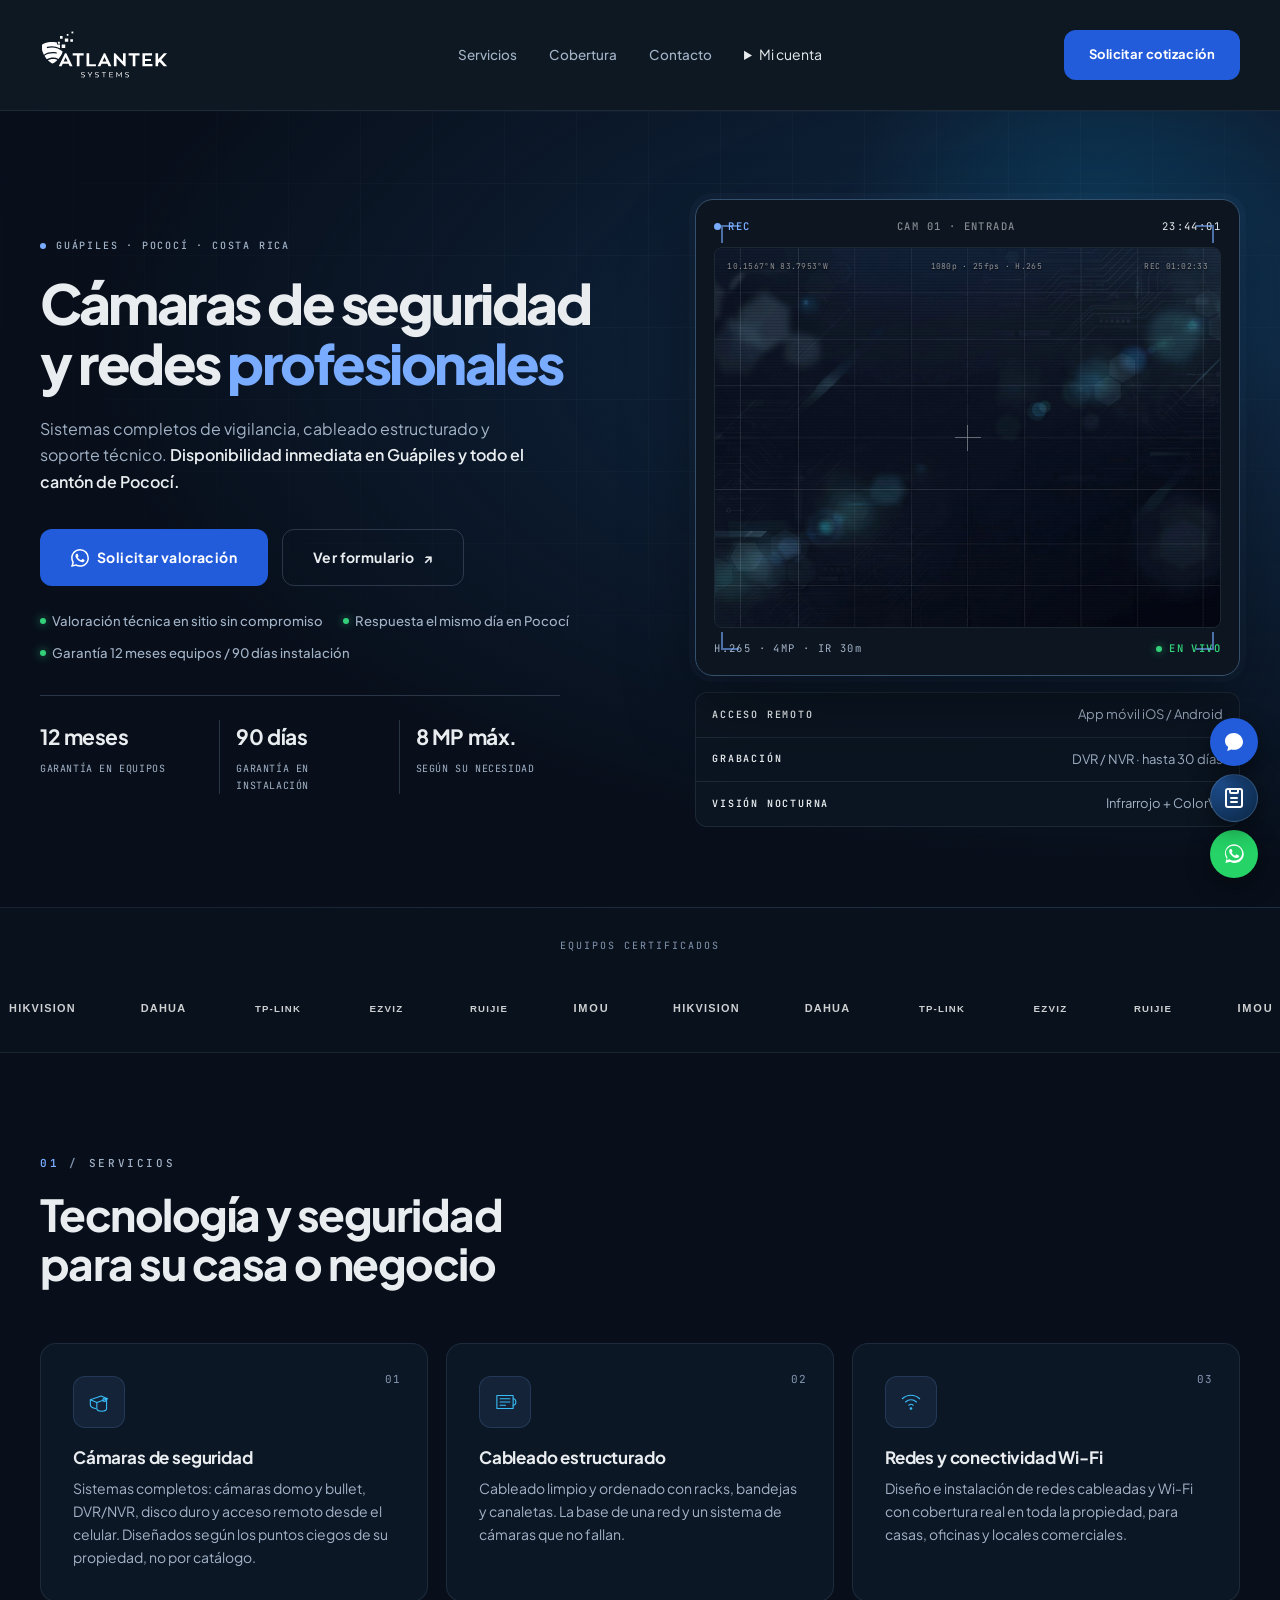
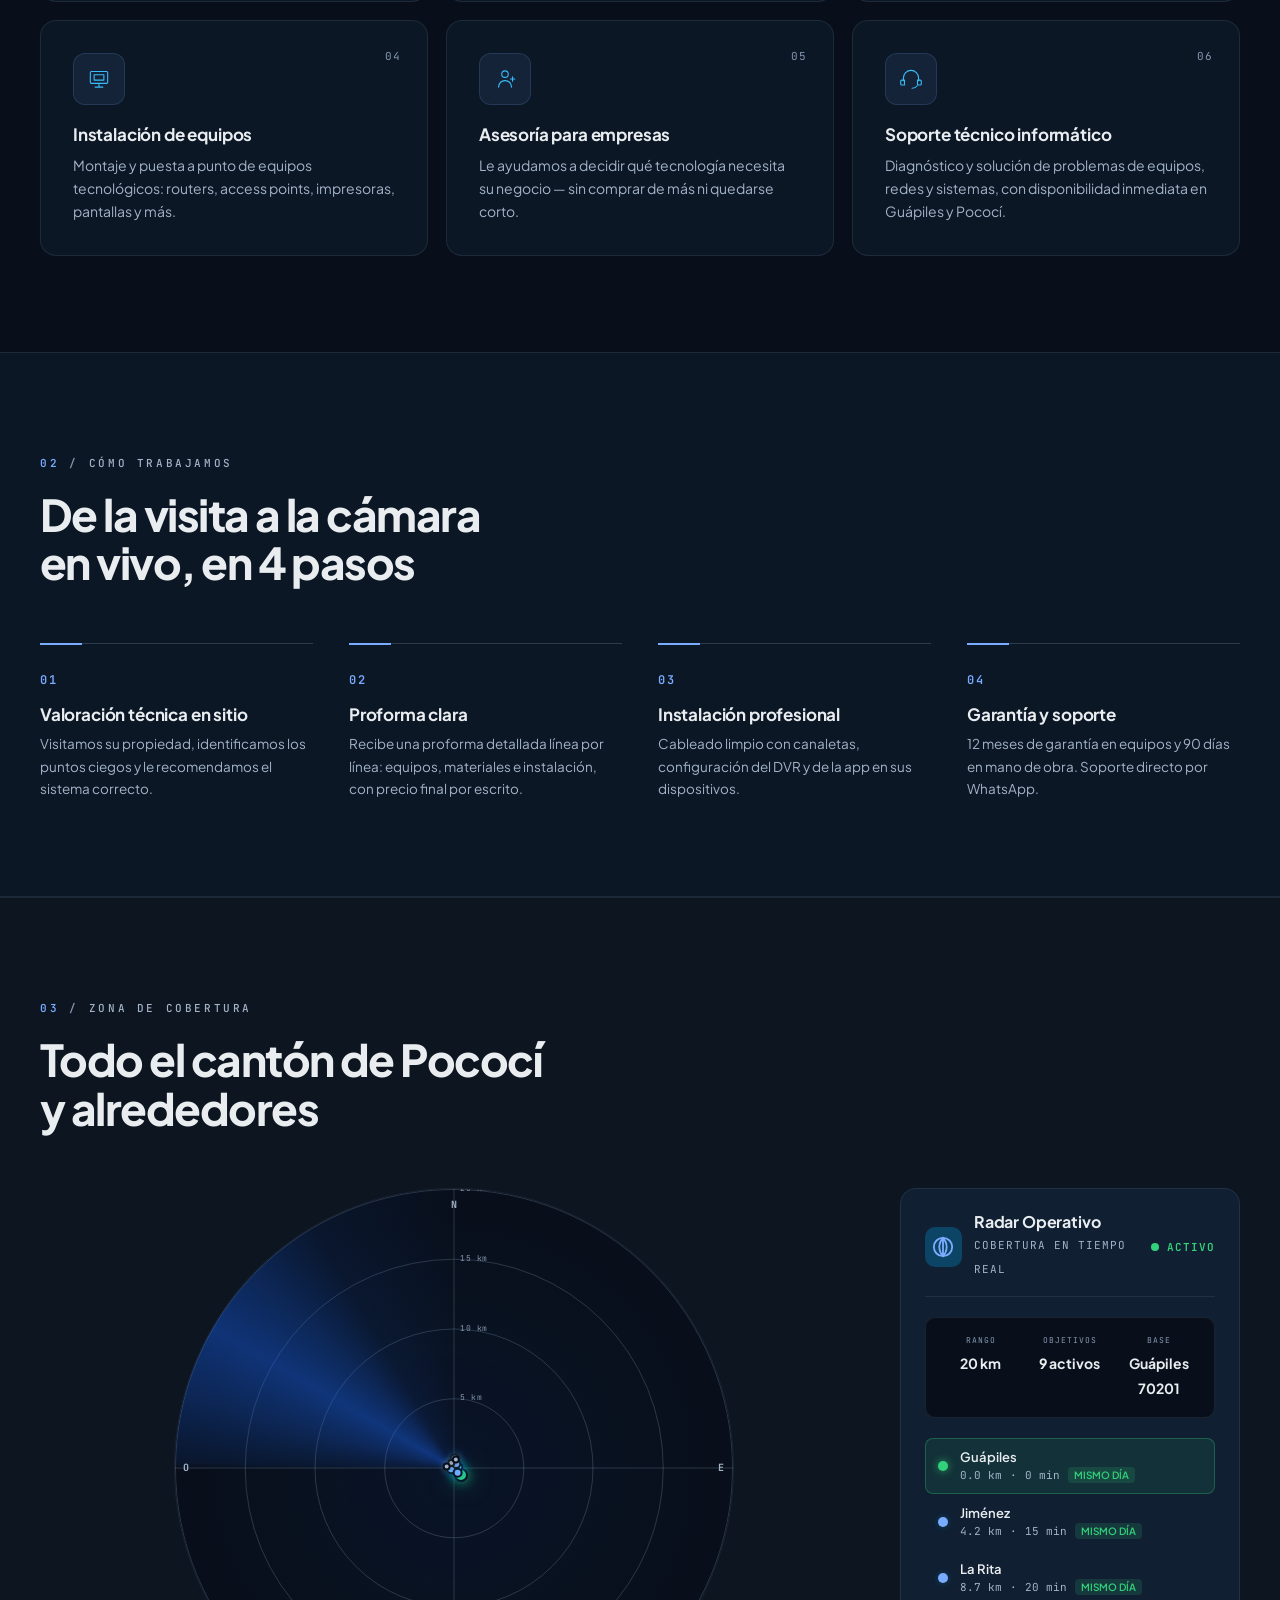
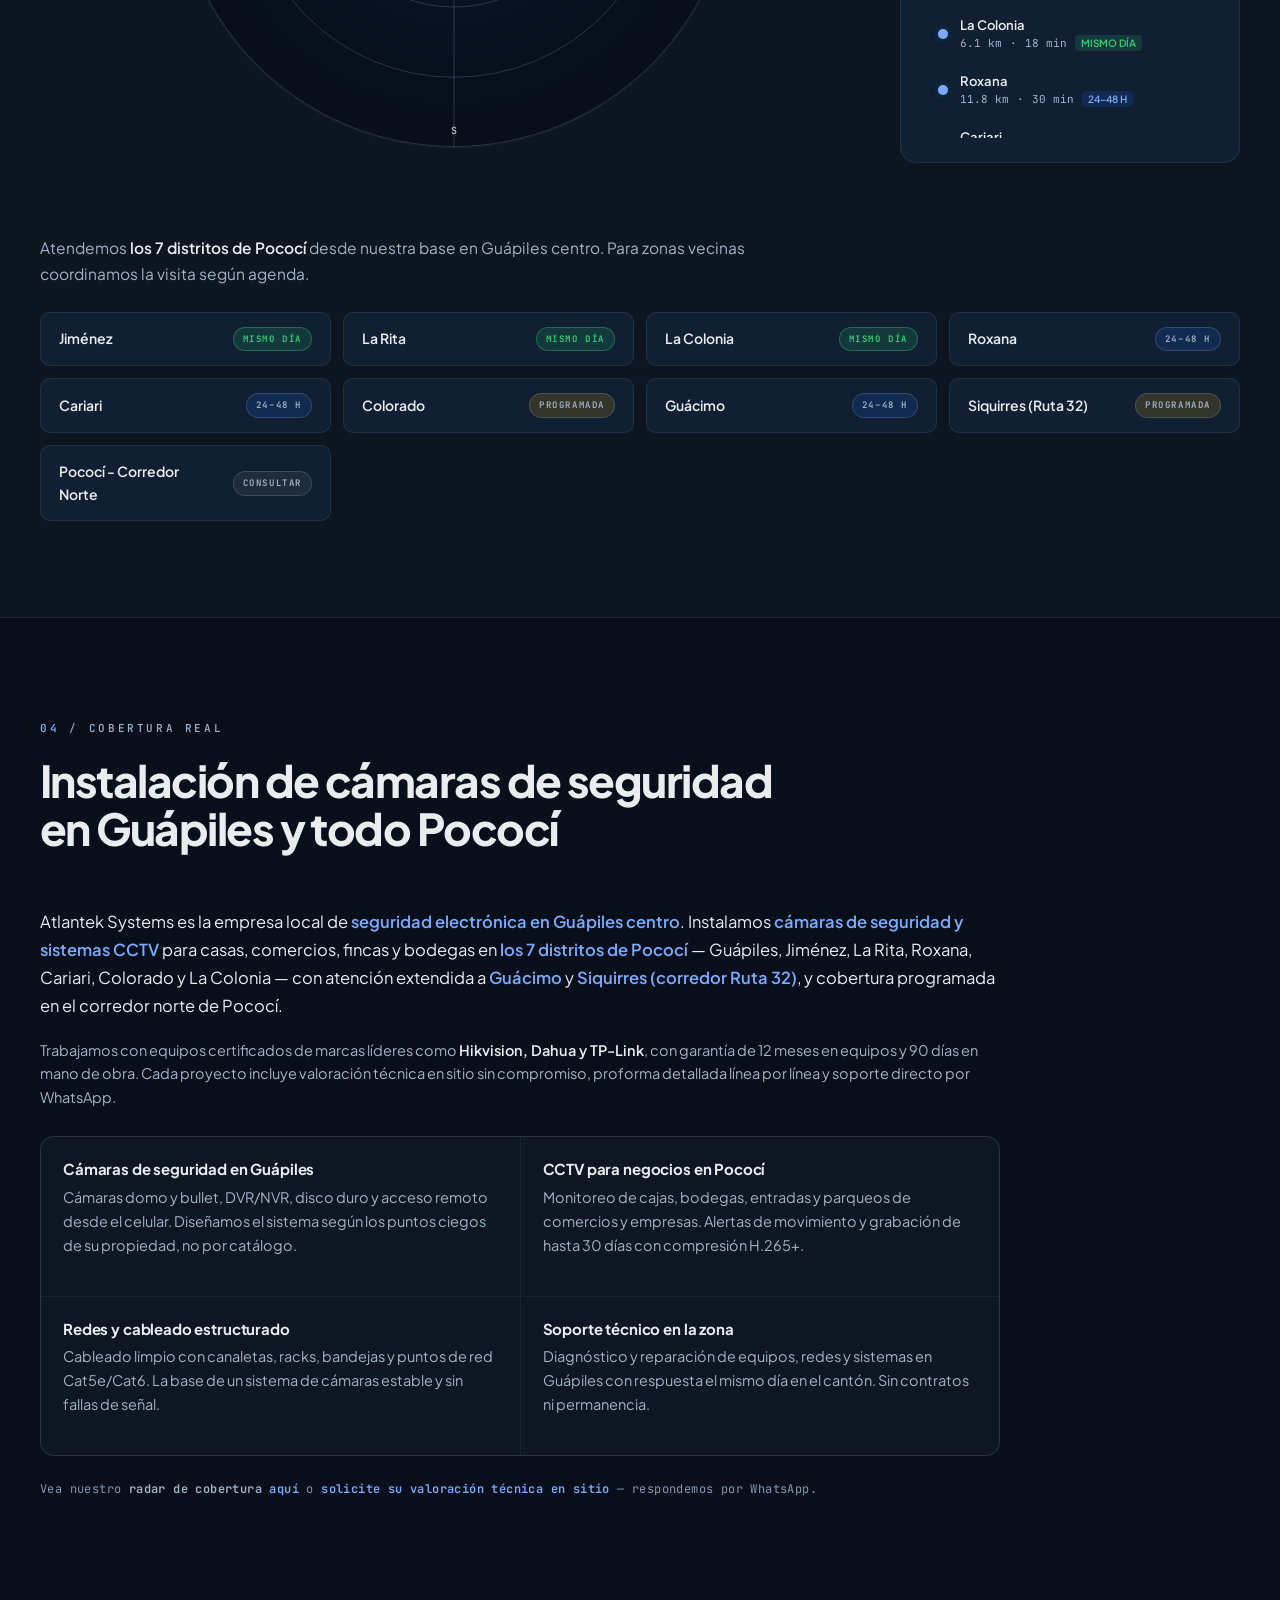
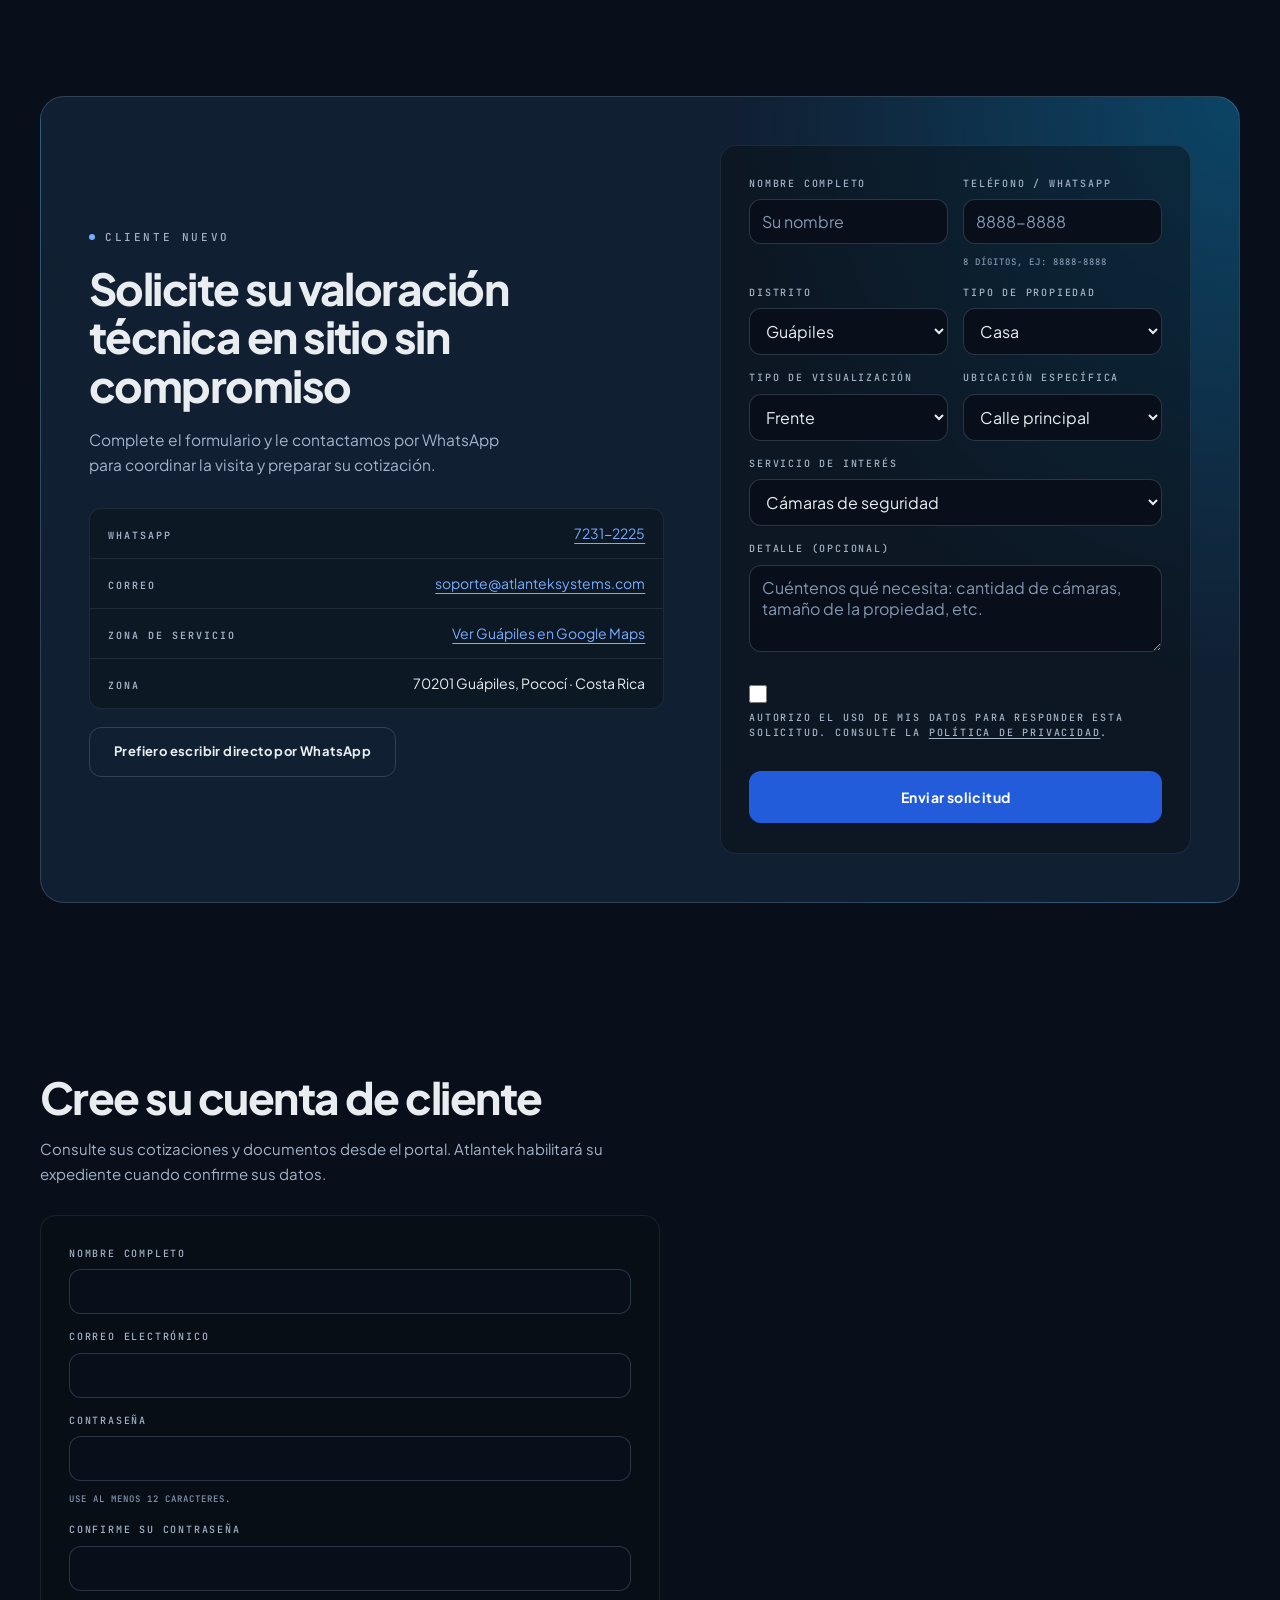
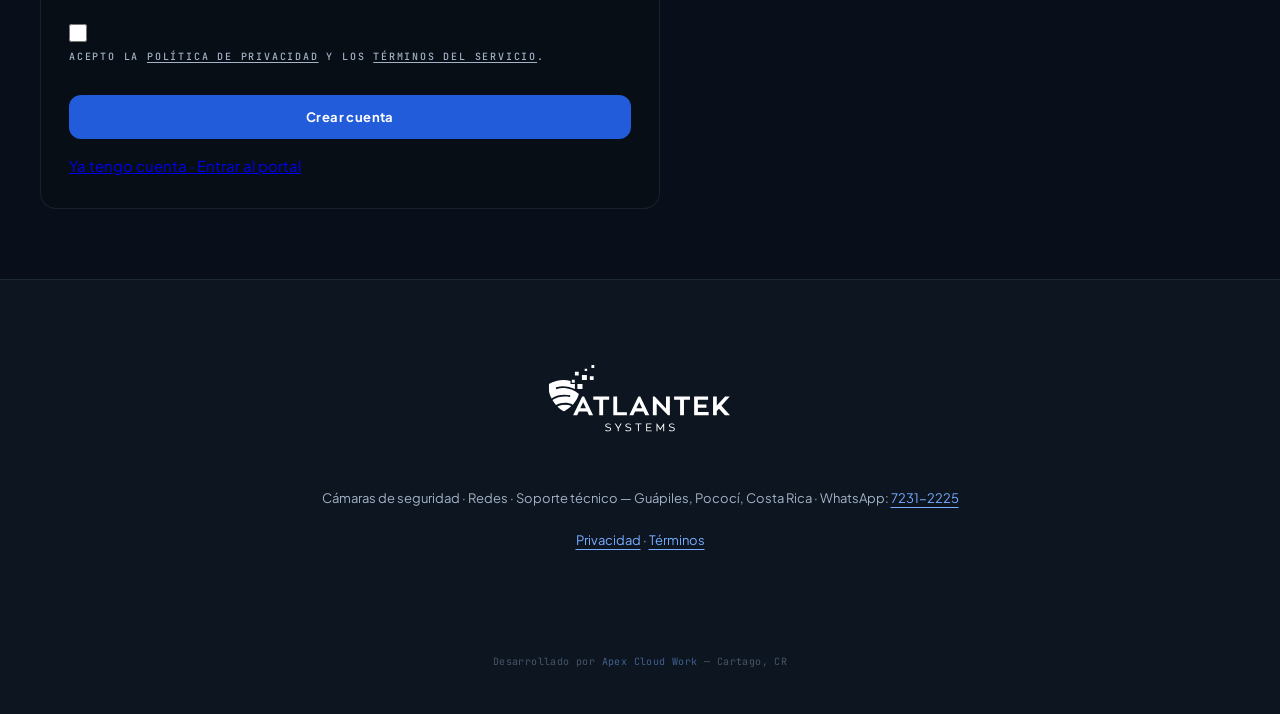
==== commit 4ee4bf11: "feat: consolidate client registration and secure document viewer" ====
--- a/index.html
+++ b/index.html
@@ -22,7 +22,7 @@
   <link href="https://fonts.googleapis.com/css2?family=Plus+Jakarta+Sans:wght@400;500;600;700;800&family=JetBrains+Mono:wght@400;500;700&display=swap" rel="stylesheet">
   <link rel="preload" as="image" href="assets/img/back.jpg">
   <link rel="icon" type="image/svg+xml" href="assets/img/favicon.svg?v=4">
-  <link rel="stylesheet" href="assets/css/style.css">
+  <link rel="stylesheet" href="assets/css/style.css?v=20261002-brand2">
   <script type="application/ld+json">
   {
     "@context": "https://schema.org",
@@ -34,7 +34,7 @@
         "alternateName": "Atlantek Guápiles",
         "description": "Instalación de cámaras de seguridad y CCTV, cableado estructurado, redes Wi-Fi y soporte técnico en Guápiles, Pococí, Costa Rica. Valoración técnica en sitio.",
         "url": "https://atlanteksystems.com/",
-        "telephone": "+50663144171",
+        "telephone": "+50672312225",
         "email": "soporte@atlanteksystems.com",
         "image": "https://atlanteksystems.com/assets/img/back.jpg",
         "priceRange": "$$",
@@ -79,7 +79,7 @@
           ]
         },
         "sameAs": [
-          "https://wa.me/50663144171",
+          "https://wa.me/50672312225",
           "https://atlanteksystems.com/"
         ]
       },
@@ -101,18 +101,25 @@
   <!-- ══════════ NAV ══════════ -->
   <header class="nav" id="nav">
     <div class="container nav__inner">
-      <a href="#inicio" class="logo" id="brand-logo" aria-label="Atlantek - Ir al inicio">
+      <a href="https://atlanteksystems.com/" class="logo" id="brand-logo" aria-label="Atlantek - Ir al inicio">
         <img src="assets/img/logo-atlantek-white.svg" alt="Atlantek" class="logo__img"></a>
 
       <nav class="nav__links" id="nav-links">
         <a href="#servicios">Servicios</a>
         <a href="#cobertura">Cobertura</a>
         <a href="#contacto">Contacto</a>
-        <a href="https://wa.me/50663144171?text=Hola%20Atlantek%2C%20quiero%20una%20valoraci%C3%B3n%20t%C3%A9cnica%20en%20sitio"
+        <details class="account-menu" id="account-menu">
+          <summary>Mi cuenta</summary>
+          <div class="account-menu__links">
+            <a href="#crear-cuenta">Crear cuenta</a>
+            <a href="https://admin.atlanteksystems.com/client-portal.html">Entrar al portal</a>
+          </div>
+        </details>
+        <a href="https://wa.me/50672312225?text=Hola%20Atlantek%2C%20quiero%20una%20valoraci%C3%B3n%20t%C3%A9cnica%20en%20sitio"
            class="btn btn--navy nav__mobile-cta" target="_blank" rel="noopener">Solicitar cotización</a>
       </nav>
 
-      <a href="https://wa.me/50663144171?text=Hola%20Atlantek%2C%20quiero%20una%20valoraci%C3%B3n%20t%C3%A9cnica%20en%20sitio"
+      <a href="https://wa.me/50672312225?text=Hola%20Atlantek%2C%20quiero%20una%20valoraci%C3%B3n%20t%C3%A9cnica%20en%20sitio"
          class="btn btn--navy nav__cta" target="_blank" rel="noopener">Solicitar cotización</a>
 
       <button class="nav__burger" id="nav-burger" aria-label="Abrir menú" aria-controls="nav-links" aria-expanded="false">
@@ -137,7 +144,7 @@
         </p>
 
         <div class="hero__ctas">
-          <a href="https://wa.me/50663144171?text=Hola%20Atlantek%2C%20quiero%20una%20valoraci%C3%B3n%20t%C3%A9cnica%20en%20sitio%20sin%20compromiso"
+          <a href="https://wa.me/50672312225?text=Hola%20Atlantek%2C%20quiero%20una%20valoraci%C3%B3n%20t%C3%A9cnica%20en%20sitio%20sin%20compromiso"
              class="btn btn--navy btn--lg" target="_blank" rel="noopener">
             <svg width="18" height="18" viewBox="0 0 24 24" fill="currentColor" aria-hidden="true"><path d="M17.472 14.382c-.297-.149-1.758-.867-2.03-.967-.273-.099-.471-.148-.67.15-.197.297-.767.966-.94 1.164-.173.199-.347.223-.644.075-.297-.15-1.255-.463-2.39-1.475-.883-.788-1.48-1.761-1.653-2.059-.173-.297-.018-.458.13-.606.134-.133.298-.347.446-.52.149-.174.198-.298.298-.497.099-.198.05-.371-.025-.52-.075-.149-.669-1.612-.916-2.207-.242-.579-.487-.5-.669-.51-.173-.008-.371-.01-.57-.01-.198 0-.52.074-.792.372-.272.297-1.04 1.016-1.04 2.479 0 1.462 1.065 2.875 1.213 3.074.149.198 2.096 3.2 5.077 4.487.709.306 1.262.489 1.694.625.712.227 1.36.195 1.871.118.571-.085 1.758-.719 2.006-1.413.248-.694.248-1.289.173-1.413-.074-.124-.272-.198-.57-.347m-5.421 7.403h-.004a9.87 9.87 0 01-5.031-1.378l-.361-.214-3.741.982.998-3.648-.235-.374a9.86 9.86 0 01-1.51-5.26c.001-5.45 4.436-9.884 9.888-9.884 2.64 0 5.122 1.03 6.988 2.898a9.825 9.825 0 012.893 6.994c-.003 5.45-4.437 9.884-9.885 9.884m8.413-18.297A11.815 11.815 0 0012.05 0C5.495 0 .16 5.335.157 11.892c0 2.096.547 4.142 1.588 5.945L.057 24l6.305-1.654a11.882 11.882 0 005.683 1.448h.005c6.554 0 11.89-5.335 11.893-11.893a11.821 11.821 0 00-3.48-8.413z"/></svg>
             Solicitar valoración
@@ -546,12 +553,13 @@
           <p>Complete el formulario y le contactamos por WhatsApp para coordinar la visita y preparar su cotización.</p>
 
           <ul class="cta__data">
-            <li><b>WhatsApp</b><a href="https://wa.me/50663144171" target="_blank" rel="noopener">6314-4171</a></li>
-            <li><b>Correo</b><a href="mailto:soporte@atlanteksystems.com">soporte@atlanteksystems.com</a></li>
+            <li><b>WhatsApp</b><a href="https://wa.me/50672312225" target="_blank" rel="noopener">7231-2225</a></li>
+            <li><b>Correo</b><a href="mailto:soporte@atlanteksystems.com?subject=Consulta%20sobre%20servicios%20de%20Atlantek&amp;body=Hola%20Atlantek%2C%0A%0AQuisiera%20consultar%20sobre%20sus%20servicios.%0A%0ANombre%3A%0ATel%C3%A9fono%3A">soporte@atlanteksystems.com</a></li>
+            <li><b>Zona de servicio</b><a href="https://www.google.com/maps/search/?api=1&amp;query=Gu%C3%A1piles%2C%20Pococ%C3%AD%2C%20Costa%20Rica" target="_blank" rel="noopener">Ver Guápiles en Google Maps</a></li>
             <li><b>Zona</b><span>70201 Guápiles, Pococí · Costa Rica</span></li>
           </ul>
 
-          <a href="https://wa.me/50663144171?text=Hola%20Atlantek%2C%20quiero%20una%20valoraci%C3%B3n%20t%C3%A9cnica%20en%20sitio%20sin%20compromiso"
+          <a href="https://wa.me/50672312225?text=Hola%20Atlantek%2C%20quiero%20una%20valoraci%C3%B3n%20t%C3%A9cnica%20en%20sitio%20sin%20compromiso"
              class="btn btn--ghost" target="_blank" rel="noopener">Prefiero escribir directo por WhatsApp</a>
         </div>
 
@@ -643,16 +651,39 @@
     </div>
   </section>
 
+  <section class="registration container" id="crear-cuenta" aria-labelledby="registration-title">
+    <h2 id="registration-title">Cree su cuenta de cliente</h2>
+    <p>Consulte sus cotizaciones y documentos desde el portal. Atlantek habilitará su expediente cuando confirme sus datos.</p>
+    <form class="lead-form" id="registration-form">
+      <label for="registration-name">Nombre completo
+        <input id="registration-name" name="nombre" autocomplete="name" required maxlength="120">
+      </label>
+      <label for="registration-email">Correo electrónico
+        <input id="registration-email" name="email" type="email" autocomplete="email" required maxlength="180">
+      </label>
+      <label for="registration-password">Contraseña
+        <input id="registration-password" name="password" type="password" autocomplete="new-password" minlength="12" maxlength="256" required aria-describedby="registration-password-hint">
+        <span class="field-hint" id="registration-password-hint">Use al menos 12 caracteres.</span>
+      </label>
+      <label for="registration-confirm">Confirme su contraseña
+        <input id="registration-confirm" name="confirm" type="password" autocomplete="new-password" minlength="12" maxlength="256" required>
+      </label>
+      <label class="lead-form__consent"><input type="checkbox" name="consent" required> <span>Acepto la <a href="privacidad.html" target="_blank" rel="noopener">política de privacidad</a> y los <a href="terminos.html" target="_blank" rel="noopener">términos del servicio</a>.</span></label>
+      <button class="btn btn--navy btn--full" type="submit">Crear cuenta</button>
+      <p id="registration-status" class="lead-form__status" role="status" aria-live="polite" tabindex="-1"></p>
+      <a href="https://admin.atlanteksystems.com/client-portal.html">Ya tengo cuenta · Entrar al portal</a>
+    </form>
+  </section>
 </main>
 
   <!-- ══════════ FOOTER ══════════ -->
   <footer class="footer">
     <div class="container footer__inner">
-      <div class="logo logo--footer"><img src="assets/img/logo-atlantek-white.svg" alt="Atlantek Systems" class="logo__img"></div>
-      <p>Cámaras de seguridad · Redes · Soporte técnico — Guápiles, Pococí, Costa Rica · WhatsApp: <a href="https://wa.me/50663144171" target="_blank" rel="noopener">6314-4171</a></p>
+      <a href="https://atlanteksystems.com/" class="logo logo--footer" aria-label="Atlantek · Página principal"><img src="assets/img/logo-atlantek-white.svg" alt="Atlantek Systems" class="logo__img"></a>
+      <p>Cámaras de seguridad · Redes · Soporte técnico — Guápiles, Pococí, Costa Rica · WhatsApp: <a href="https://wa.me/50672312225" target="_blank" rel="noopener">7231-2225</a></p>
+      <p class="footer__legal"><a href="privacidad.html">Privacidad</a> · <a href="terminos.html">Términos</a></p>
+      <a class="footer__admin-access" href="https://admin.atlanteksystems.com/admin.html" aria-label="Acceso administrativo">Administración</a>
       <p class="footer__credit">Desarrollado por <a href="https://apexcloudworkscompany.com" target="_blank" rel="noopener">Apex Cloud Work</a> — Cartago, CR</p>
-      <p class="footer__legal"><a href="privacidad.html">Privacidad</a> · <a href="terminos.html">Términos</a></p>
-      <p class="footer__admin"><a href="https://admin.atlanteksystems.com/admin" target="_blank" rel="noopener">Panel de Administración</a> &bull; <a href="https://admin.atlanteksystems.com/dashboard" target="_blank" rel="noopener">Dashboard</a></p>
     </div>
   </footer>
 
@@ -679,7 +710,7 @@
 
     <div class="chat-panel__chips" id="chat-chips" aria-label="Preguntas frecuentes"></div>
 
-    <a class="chat-panel__wa" href="https://wa.me/50663144171?text=Hola%20Atlantek%2C%20tengo%20una%20consulta"
+    <a class="chat-panel__wa" href="https://wa.me/50672312225?text=Hola%20Atlantek%2C%20tengo%20una%20consulta"
        target="_blank" rel="noopener">
       <svg width="15" height="15" viewBox="0 0 24 24" fill="currentColor" aria-hidden="true"><path d="M17.472 14.382c-.297-.149-1.758-.867-2.03-.967-.273-.099-.471-.148-.67.15-.197.297-.767.966-.94 1.164-.173.199-.347.223-.644.075-.297-.15-1.255-.463-2.39-1.475-.883-.788-1.48-1.761-1.653-2.059-.173-.297-.018-.458.13-.606.134-.133.298-.347.446-.52.149-.174.198-.298.298-.497.099-.198.05-.371-.025-.52-.075-.149-.669-1.612-.916-2.207-.242-.579-.487-.5-.669-.51-.173-.008-.371-.01-.57-.01-.198 0-.52.074-.792.372-.272.297-1.04 1.016-1.04 2.479 0 1.462 1.065 2.875 1.213 3.074.149.198 2.096 3.2 5.077 4.487.709.306 1.262.489 1.694.625.712.227 1.36.195 1.871.118.571-.085 1.758-.719 2.006-1.413.248-.694.248-1.289.173-1.413-.074-.124-.272-.198-.57-.347m-5.421 7.403h-.004a9.87 9.87 0 01-5.031-1.378l-.361-.214-3.741.982.998-3.648-.235-.374a9.86 9.86 0 01-1.51-5.26c.001-5.45 4.436-9.884 9.888-9.884 2.64 0 5.122 1.03 6.988 2.898a9.825 9.825 0 012.893 6.994c-.003 5.45-4.437 9.884-9.885 9.884m8.413-18.297A11.815 11.815 0 0012.05 0C5.495 0 .16 5.335.157 11.892c0 2.096.547 4.142 1.588 5.945L.057 24l6.305-1.654a11.882 11.882 0 005.683 1.448h.005c6.554 0 11.89-5.335 11.893-11.893a11.821 11.821 0 00-3.48-8.413z"/></svg>
       <span>Hablar con un asesor por WhatsApp</span>
@@ -687,7 +718,7 @@
   </div>
 
   <!-- ══════════ BOTONES FLOTANTES ══════════ -->
-  <a href="https://wa.me/50663144171?text=Hola%20Atlantek%2C%20quiero%20informaci%C3%B3n"
+  <a href="https://wa.me/50672312225?text=Hola%20Atlantek%2C%20quiero%20informaci%C3%B3n"
      class="wa-float" target="_blank" rel="noopener" aria-label="Cotizar por WhatsApp">
     <svg viewBox="0 0 32 32" aria-hidden="true">
       <path fill="currentColor" d="M16 3C9.4 3 4 8.3 4 14.9c0 2.6.8 5 2.3 7L4.5 28l6.3-1.7c1.9 1 4 1.6 6.2 1.6 6.6 0 12-5.3 12-11.9S22.6 3 16 3zm0 21.8c-2 0-3.9-.6-5.5-1.6l-.4-.2-3.7 1 1-3.6-.3-.4c-1.2-1.7-1.9-3.7-1.9-5.9C5.2 9.4 10 4.9 16 4.9s10.8 4.5 10.8 10-4.8 9.9-10.8 9.9zm5.6-7.3c-.3-.2-1.8-.9-2.1-1-.3-.1-.5-.2-.7.2s-.8 1-1 1.2c-.2.2-.4.2-.7.1-.3-.2-1.3-.5-2.4-1.5-.9-.8-1.5-1.8-1.7-2.1-.2-.3 0-.5.1-.6l.5-.6c.2-.2.2-.4.3-.6.1-.2 0-.4 0-.6-.1-.2-.7-1.7-1-2.3-.3-.6-.5-.5-.7-.5h-.6c-.2 0-.6.1-.9.4-.3.3-1.1 1.1-1.1 2.7s1.2 3.1 1.3 3.3c.2.2 2.3 3.6 5.6 4.9.8.3 1.4.5 1.9.7.8.2 1.5.2 2.1.1.6-.1 1.8-.7 2.1-1.5.3-.7.3-1.3.2-1.5-.1-.1-.3-.2-.6-.4z"/>
@@ -707,5 +738,6 @@
 
   <script src="assets/js/config.js"></script>
   <script src="assets/js/script.js"></script>
+  <script src="assets/js/registration.js"></script>
 </body>
 </html>
--- a/assets/css/style.css
+++ b/assets/css/style.css
@@ -925,11 +925,11 @@
 
 .footer__admin {
   font-family: var(--mono);
-  font-size: 10px !important;
+  font-size: 14px !important;
   letter-spacing: .4px;
   color: var(--faint) !important;
   margin-top: 16px;
-  opacity: 0.6;
+  opacity: 1;
   transition: opacity .2s;
 }
 
@@ -940,6 +940,37 @@
 }
 
 .footer__admin a:hover { color: var(--navy-light); }
+
+.account-menu { position: relative; }
+.account-menu summary { cursor: pointer; padding: 12px 0; color: var(--ink); font-size: 14px; }
+.account-menu__links { position: absolute; right: 0; top: 100%; min-width: 190px; padding: 12px; background: var(--bg); border: 1px solid var(--line); border-radius: 12px; box-shadow: 0 12px 30px #0006; }
+.account-menu__links a { display: block; padding: 12px; }
+.registration { padding-top: 70px; padding-bottom: 70px; scroll-margin-top: 130px; }
+.registration > p { max-width: 620px; margin: 16px 0 28px; color: var(--muted); }
+.registration .lead-form { max-width: 620px; }
+.registration input { min-width: 0; }
+@media (max-width: 680px) {
+  .account-menu { width: 100%; }
+  .account-menu summary { padding: 13px 0; font-size: 15px; }
+  .account-menu__links { position: static; min-width: 0; box-shadow: none; }
+}
+
+/* Acceso invisible bajo los enlaces legales; visible al navegar con teclado. */
+.footer__admin-access {
+  display: inline-flex;
+  align-items: center;
+  justify-content: center;
+  min-width: 144px;
+  min-height: 44px;
+  opacity: 0;
+}
+
+.footer__admin-access:focus-visible {
+  opacity: 1;
+  outline: 2px solid var(--navy-light);
+  outline-offset: 4px;
+  border-radius: 6px;
+}
 
 .footer__credit {
   font-family: var(--mono);
@@ -2165,3 +2196,11 @@
 .lead-form__consent input { flex: 0 0 auto; width: 18px; height: 18px; margin-top: .12rem; accent-color: #2478ff; }
 .lead-form__consent a, .footer__legal a { color: inherit; text-underline-offset: .18em; }
 .footer__legal { margin: .4rem 0; font-size: .82rem; }
+
+/* Marca principal con más presencia en el encabezado. */
+.nav__inner { height: 110px; }
+.nav__inner > .logo .logo__img { height: 104px; max-height: 104px; }
+@media (max-width: 680px) {
+  .nav__inner { height: 96px; }
+  .nav__inner > .logo .logo__img { height: 86px; max-height: 86px; }
+}
